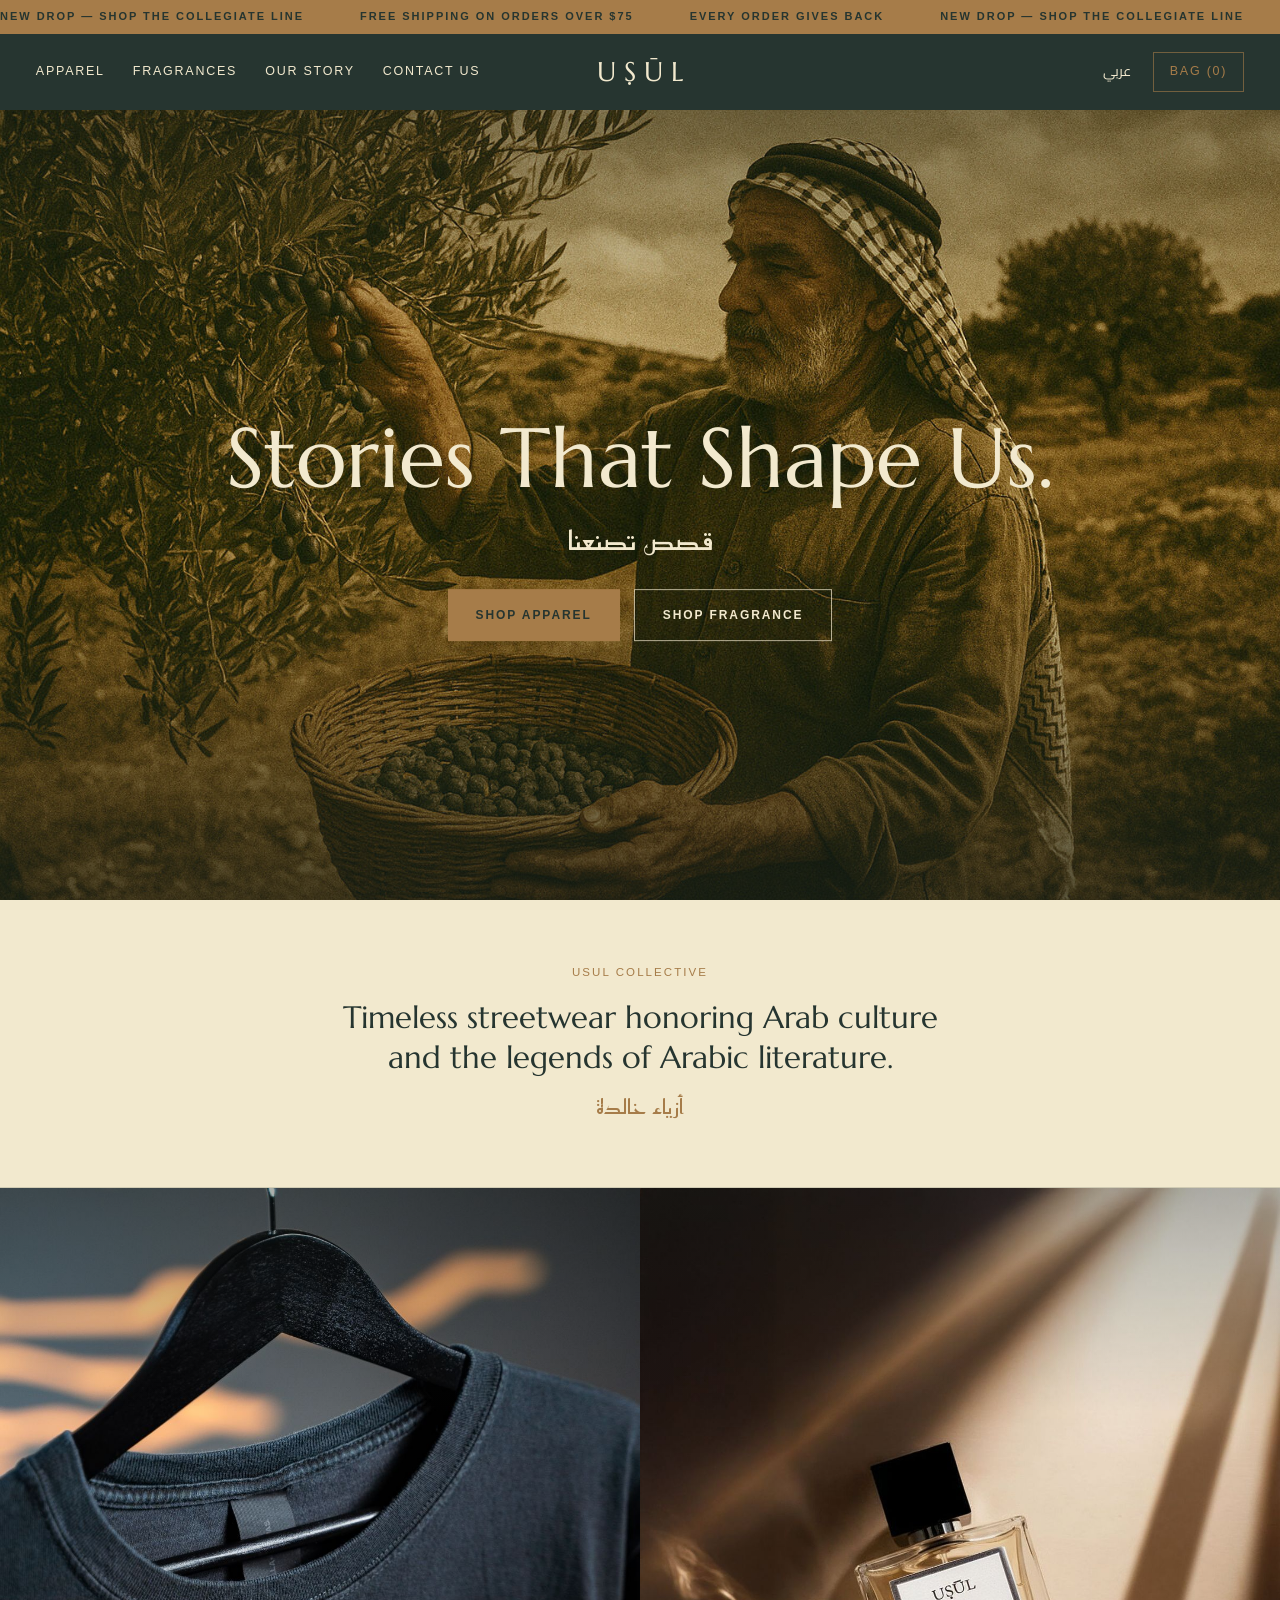
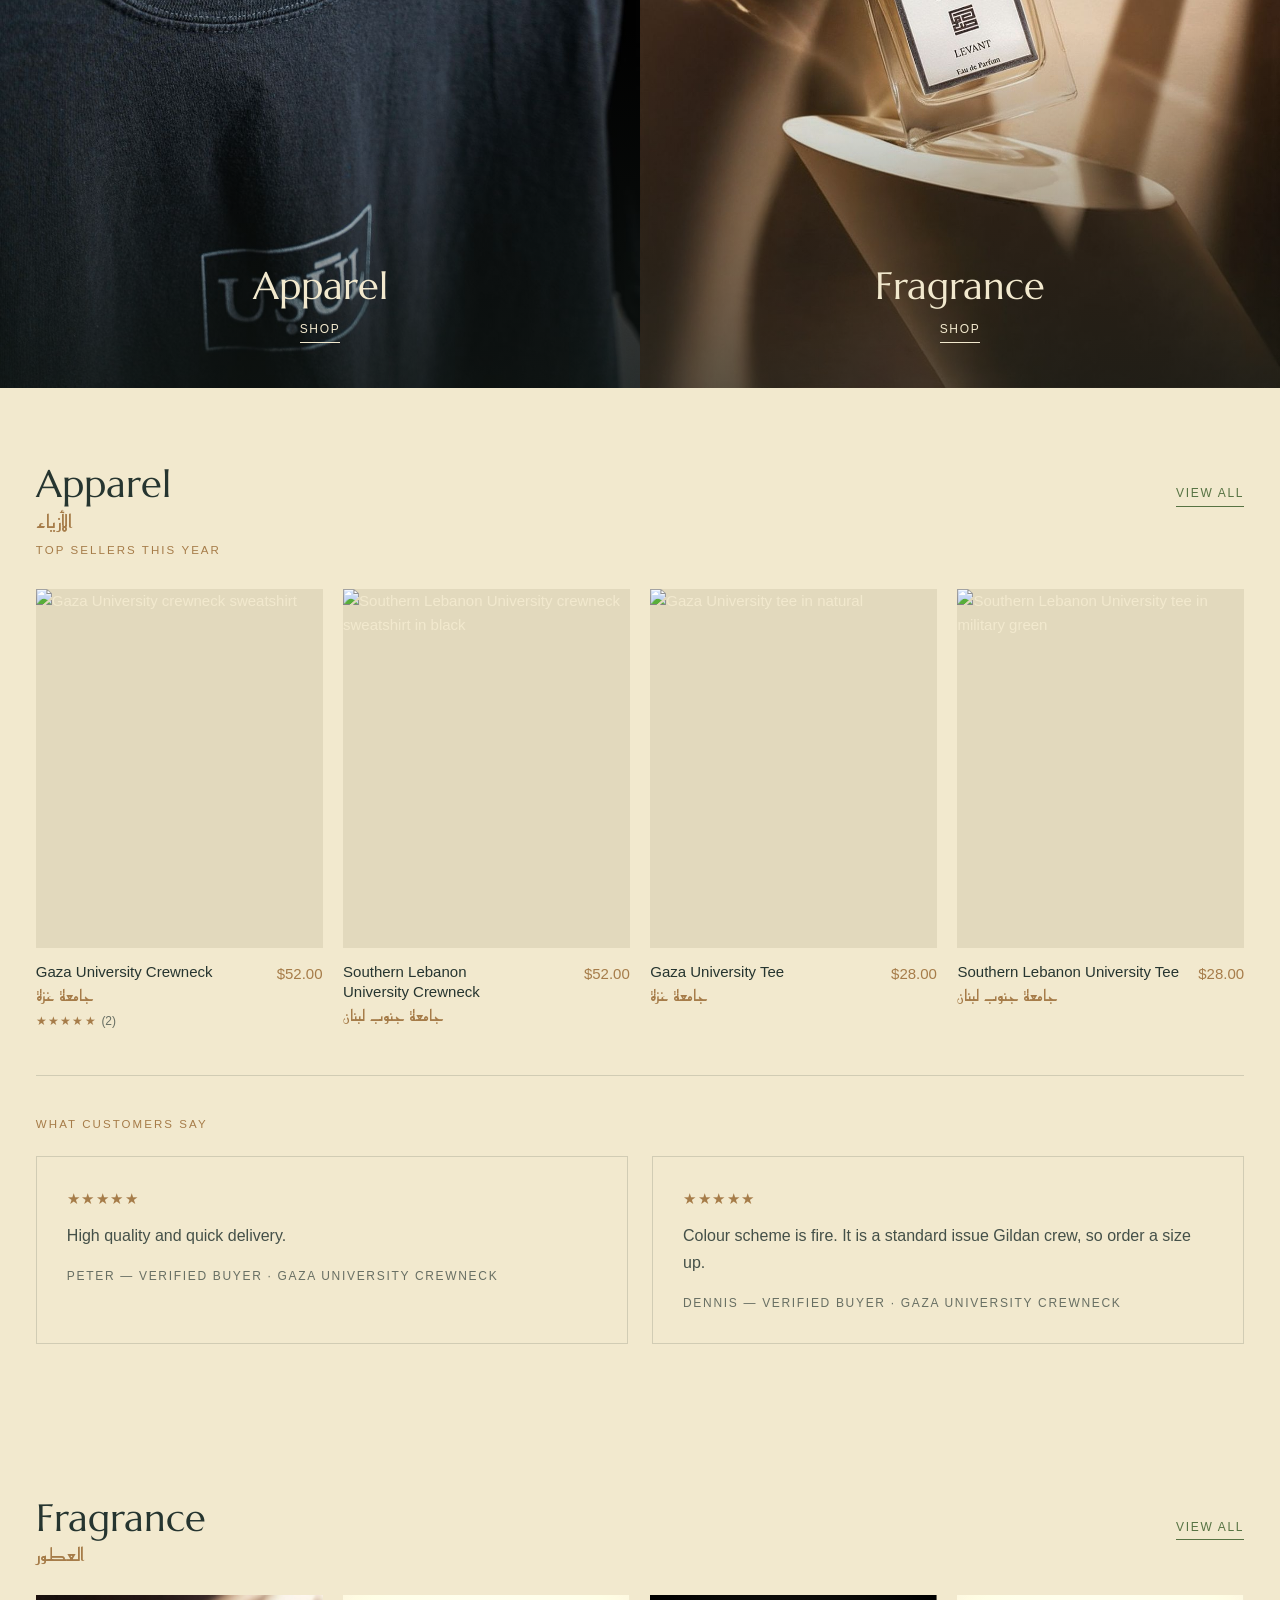
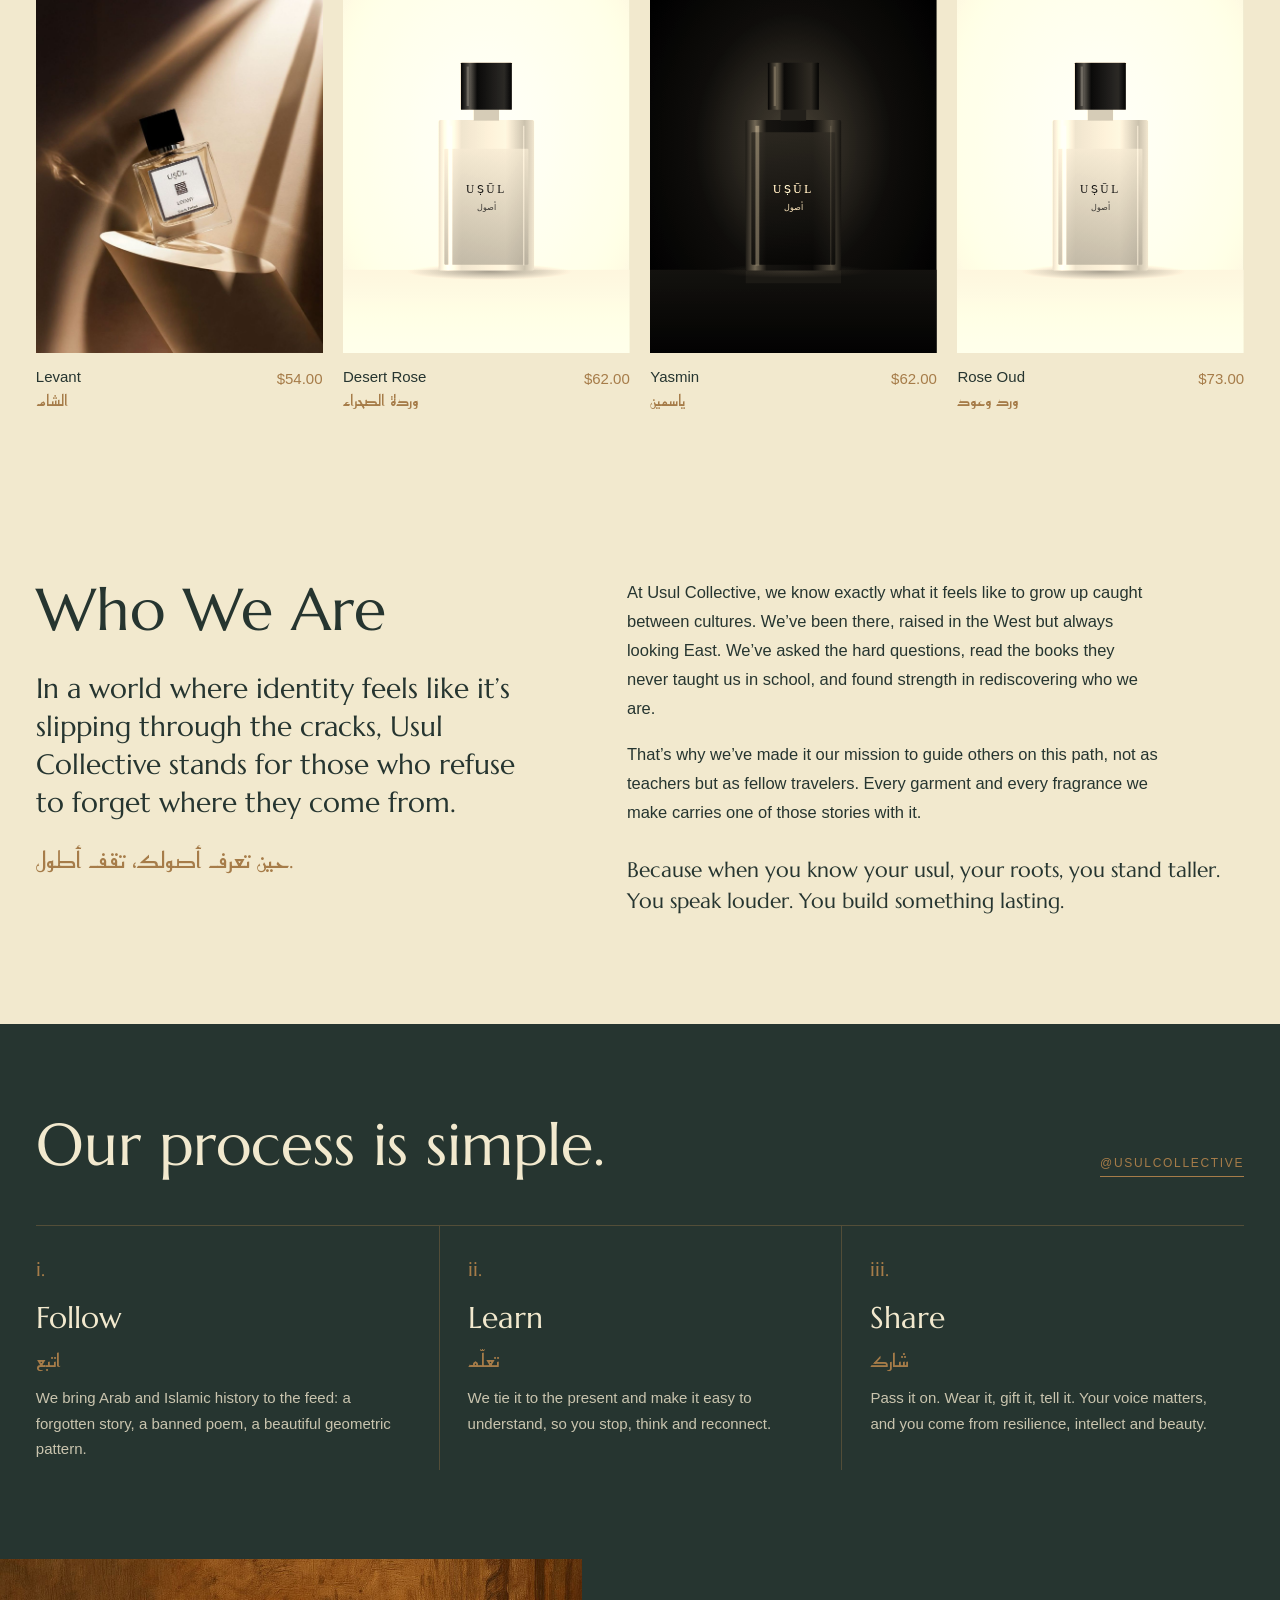
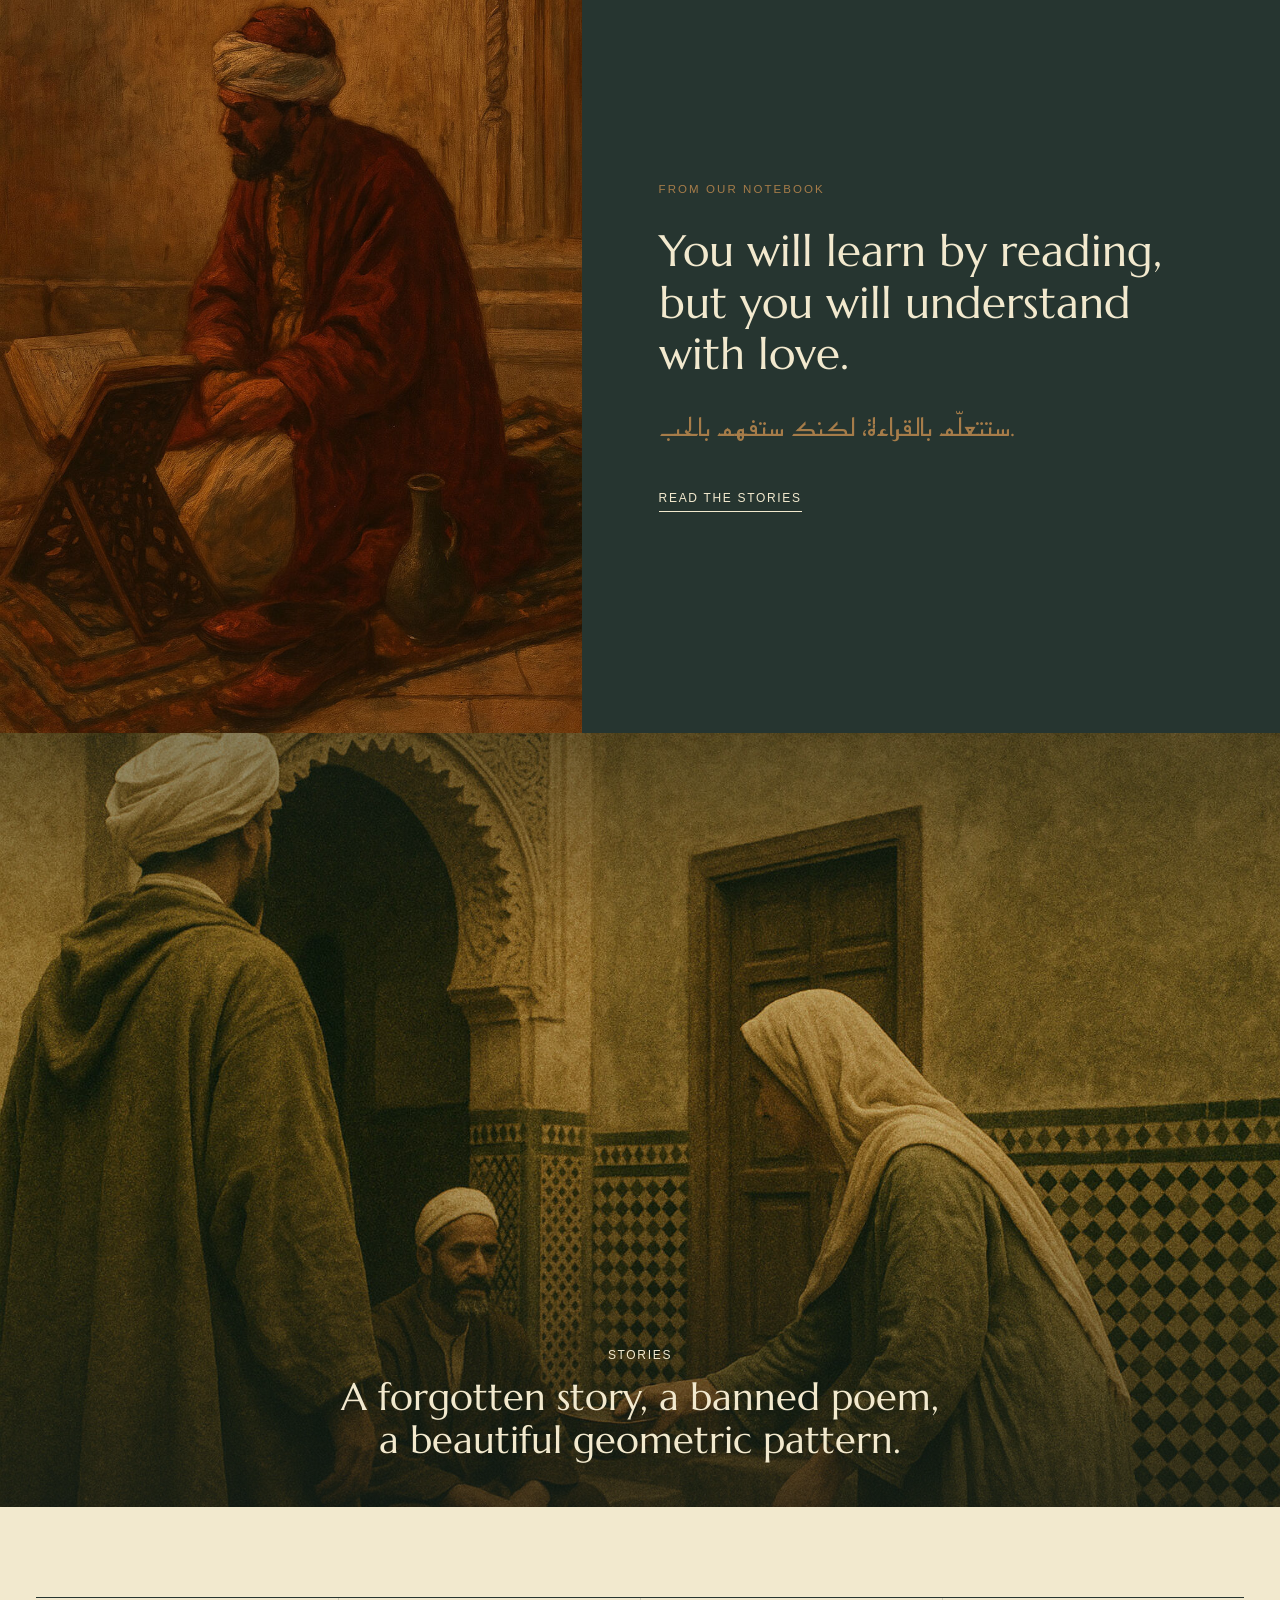
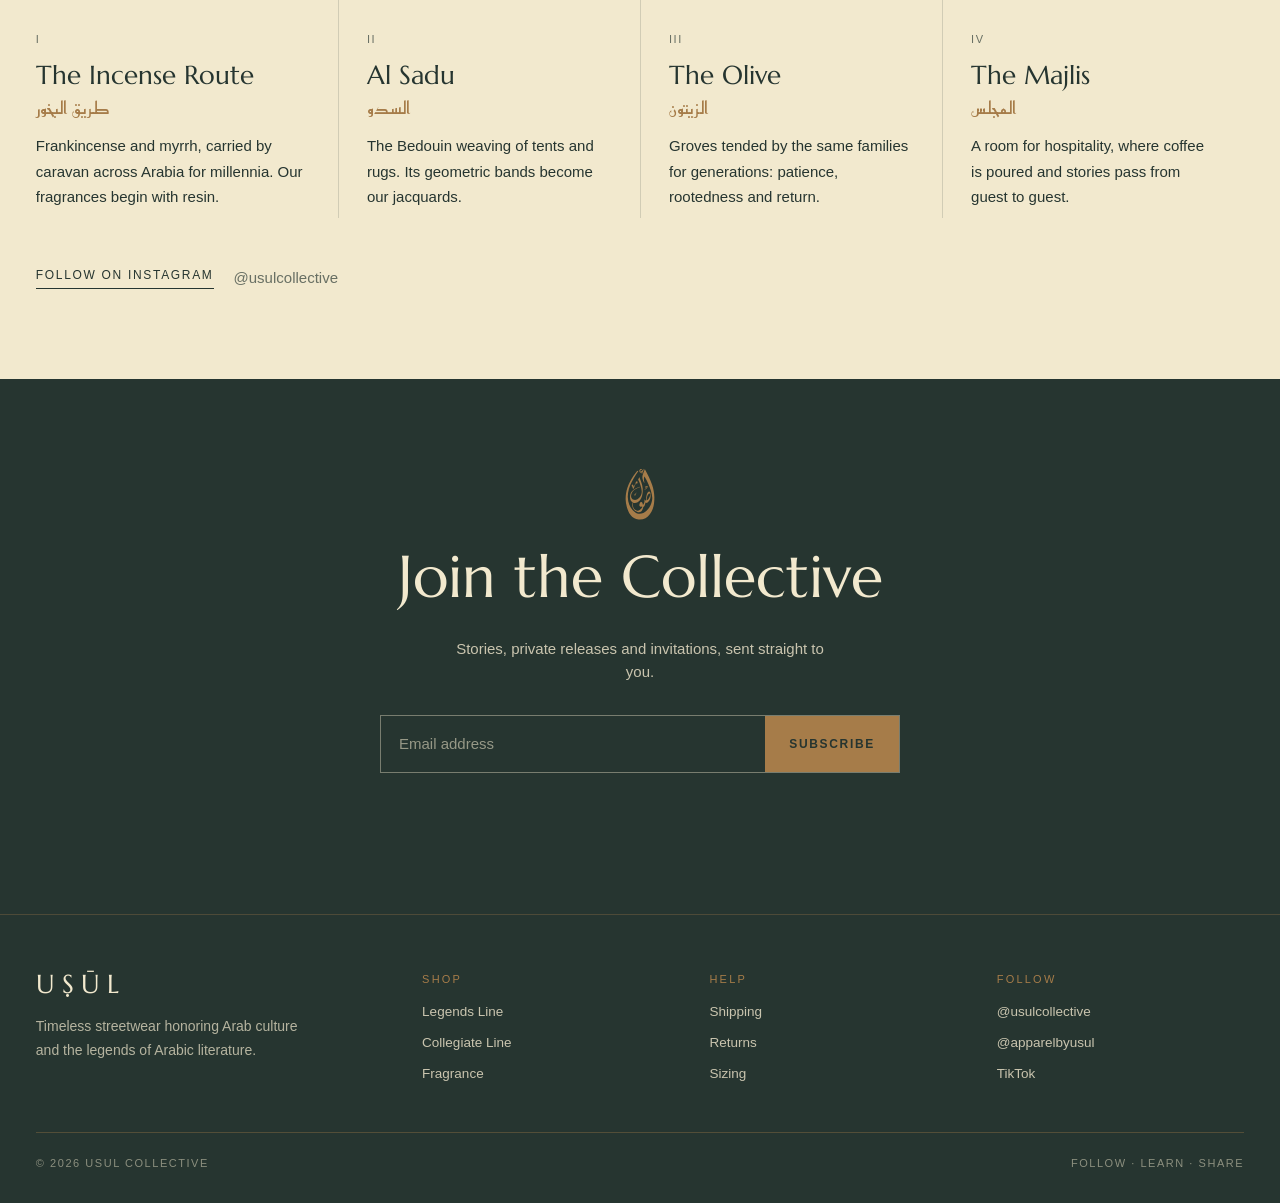
==== index.html @ a12f862f "Add Google Analytics (GA4) tag to every page Co-Authored-By: Claude Opus 5.5 <noreply@anthropic.com>" ====
<!doctype html>
<html lang="en" dir="ltr">
<head>
  <!-- Google tag (GA4) -->
  <script async src="https://www.googletagmanager.com/gtag/js?id=G-KXFBX73GJ1"></script>
  <script>window.dataLayer = window.dataLayer || []; function gtag(){dataLayer.push(arguments);} gtag("js", new Date()); gtag("config", "G-KXFBX73GJ1");</script>
  <meta charset="utf-8">
  <meta name="viewport" content="width=device-width, initial-scale=1">
  <title data-ar="مجموعة أصول — ملابس وعطور من روح التراث العربي">Usul Collective — Arab heritage streetwear and fragrance</title>
  <meta name="description" content="UṢŪL tees, crewnecks and hoodies honor Arab culture and the poets of Arabic literature, alongside four perfumes from Levant to Rose Oud. Free shipping over $75." data-ar-content="تيشيرتات وكنزات وهوديز من «أصول» تكرّم الثقافة العربية وشعراء الأدب العربي، وأربعة عطور من الشام إلى ورد وعود. شحن مجاني للطلبات فوق ٧٥ دولارًا.">
  <!-- Search: this page in English is /, in Arabic /?lang=ar (same file; js/main.js switches the language).
       The canonical link is written here, not as a plain tag, so each language version names itself. -->
  <script>(function (d) { var ar = /[?&]lang=ar(&|$)/.test(location.search), c = d.createElement('link'); c.rel = 'canonical'; c.setAttribute('data-self', ''); c.href = 'https://shop.usulapparel.com/' + (ar ? '?lang=ar' : ''); d.head.appendChild(c); if (ar) { d.documentElement.lang = 'ar'; d.documentElement.dir = 'rtl'; } })(document);</script>
  <link rel="alternate" hreflang="en" href="https://shop.usulapparel.com/">
  <link rel="alternate" hreflang="ar" href="https://shop.usulapparel.com/?lang=ar">
  <link rel="alternate" hreflang="x-default" href="https://shop.usulapparel.com/">
  <meta property="og:site_name" content="Usul Collective">
  <meta property="og:locale" content="en_US">
  <meta property="og:locale:alternate" content="ar_AR">
  <meta property="og:type" content="website">
  <meta property="og:title" content="Usul Collective — Arab heritage streetwear and fragrance">
  <meta property="og:description" content="UṢŪL tees, crewnecks and hoodies honor Arab culture and the poets of Arabic literature, alongside four perfumes from Levant to Rose Oud. Free shipping over $75.">
  <meta property="og:url" content="https://shop.usulapparel.com/">
  <meta property="og:image" content="https://shop.usulapparel.com/assets/img/olive-harvest.jpg">
  <meta name="twitter:card" content="summary_large_image">
  <script type="application/ld+json">
  {
    "@context": "https://schema.org",
    "@graph": [
      {
        "@type": "Organization",
        "@id": "https://shop.usulapparel.com/#org",
        "name": "Usul Collective",
        "alternateName": ["UṢŪL", "Usul Apparel", "مجموعة أصول"],
        "url": "https://shop.usulapparel.com/",
        "sameAs": ["https://usulapparel.com", "https://www.instagram.com/usulcollective/", "https://www.instagram.com/apparelbyusul/", "https://www.tiktok.com/@usul.collective"]
      },
      {
        "@type": "WebSite",
        "name": "Usul Collective",
        "url": "https://shop.usulapparel.com/",
        "inLanguage": ["en", "ar"],
        "publisher": { "@id": "https://shop.usulapparel.com/#org" }
      }
    ]
  }
  </script>
  <meta name="theme-color" content="#263530">
  <link rel="icon" href="assets/favicon.svg" type="image/svg+xml">
  <link rel="stylesheet" href="css/fonts.css">
  <link rel="stylesheet" href="css/styles.css">
</head>
<body>
<!-- Monochrome art-directed scenes. Stand-ins for photography; see README. -->
<svg width="0" height="0" style="position:absolute" aria-hidden="true" focusable="false">
  <defs>
    <!-- Usul teardrop logo (from the Brand Guide) -->
    <symbol id="logo" viewBox="0 0 202 356"><path d="M 4.34 211.5 C 4.27 209.15 4.28 206.63 4.34 204.29 C 4.63 192.87 5.38 181.27 7.21 169.95 C 16.33 113.47 46.16 63.65 81.77 20.11 C 83.63 18.35 88.66 15.57 88.9 20.02 C 88.98 21.4 88.52 22.59 87.87 23.76 C 48.61 81.62 8.43 148.02 21.62 221.38 C 26.95 251 43.3 280.16 67.64 298.11 C 72.41 301.63 76.24 303.59 82 305.2 C 124.63 317.1 160.52 280.27 174.81 243.91 C 179.79 231.24 184.3 213.43 183.64 199.8 C 182.17 169.63 170.75 137.66 158.71 110.23 C 151.18 93.09 142.17 74.17 132.52 58.17 C 132.12 57.5 131.74 56.75 131.17 56.21 C 130.46 56.15 129.5 59.41 129.28 60.09 C 126.52 68.64 126.12 79.55 128.71 88.19 C 129.43 90.6 131.66 94.73 131.61 97.08 C 131.59 98.54 130.58 98.65 129.51 97.94 C 127.66 96.71 123.13 87.1 122.09 84.62 C 117.17 72.95 115.87 63.23 118.3 50.69 C 121.13 36.17 127.58 22.75 132.4 8.86 C 132.77 7.87 133.49 8.04 134.04 8.8 C 151.69 42.32 169.98 76.1 182.41 112.02 C 191.79 139.11 196.82 167.93 197.7 196.64 C 198.09 209.38 197.12 221.77 195.77 234.45 C 189.96 288.97 154.81 352.35 91.8 346.76 C 43.79 342.5 22.38 300.98 11.42 259.2 C 7.52 244.3 4.8 226.85 4.34 211.5"/><path d="M 123.7 4.82 C 124.44 5.56 123.85 6.52 123.89 7.34 C 123.97 9.38 124.86 11.6 124.93 13.53 C 125.06 16.93 119.86 24.84 118.27 28.32 C 116.77 31.64 116.16 34.34 115.98 37.99 C 115.96 38.43 116.19 38.75 116.1 39.33 C 115.88 40.79 114.26 40.59 113.95 39.29 L 111.73 30.51 C 108.73 31.05 104.88 32.12 102.02 30.46 C 99 28.71 96.44 21.45 96.28 18.09 C 96.08 13.89 98.93 10.12 102.23 7.87 C 104.62 6.24 109.17 4.21 111.36 7.04 C 112.28 8.23 113.51 11.91 113.64 13.4 C 113.68 13.76 113.59 13.98 113.5 14.32 C 113.27 14.48 111.2 13.02 110.59 12.92 C 107.3 12.39 100.75 17.16 100.49 20.55 C 100.3 22.91 101.55 23.65 103.74 23.82 C 115.43 24.74 118.71 13.05 123.35 4.82 Z M 123.7 4.82"/><path d="M 146.38 217.3 C 151.71 215.94 155.79 211.52 158.82 207.15 C 163.69 200.14 169.5 186.71 169.59 178.15 C 169.63 173.35 165.58 170.48 161.08 172.47 C 152.87 176.09 149.38 189.88 148.01 197.92 C 146.93 204.28 146.31 210.85 146.38 217.3 M 136.24 217.41 C 137.09 218.25 138.4 218.98 139.61 219.06 C 140.41 219.11 141.91 218.99 142.12 218.05 C 142.26 215.55 142.07 213.03 142.15 210.52 C 142.59 196.94 144.95 171.3 155.25 161.54 C 159.74 157.28 165.53 156.03 169.12 162.08 C 170.56 164.5 170.91 167.69 171.31 170.45 C 173.37 184.8 173.4 198.68 167.5 212.14 C 163.73 220.76 152.54 238.45 141.11 233.74 C 139.85 233.23 138.81 232.29 137.59 231.72 C 136.84 238.59 135.09 245.07 132.34 251.37 C 131.55 253.19 129.84 257.36 128.22 258.32 C 126.58 259.29 125.1 258.73 123.95 260.91 C 118.89 279.18 111.59 302.61 87.45 296.93 C 74.23 293.82 62.97 285.96 55.77 274.45 C 47.67 261.5 48.18 246.37 51.94 232.01 C 49.96 230.52 47.84 229.27 46 227.59 C 35.09 217.64 32.46 199.6 34.43 185.58 C 38.71 155.16 64.49 137.63 91.75 128.95 C 93.36 128.44 100.04 126.24 101.2 126.43 C 102.48 126.64 102.62 127.51 101.64 128.29 C 101.14 128.69 100.42 128.88 99.84 129.13 C 96.3 130.66 92.48 131.84 88.89 133.31 C 71.18 140.59 53.25 151.08 44.97 169.22 C 37.79 184.95 39.41 208.69 59.08 213.57 C 60.54 211.75 62.47 210.15 61.89 213.97 C 62.01 214.12 63.34 214.3 63.66 214.32 C 90.05 216.2 113.63 183.3 112.98 158.98 C 112.63 145.87 109.17 130.98 105.29 118.49 C 100.92 104.43 95.43 90.66 88.44 77.73 C 90.4 72.03 93.87 67.03 96.1 61.46 C 96.39 61.25 96.89 62.17 97.01 62.39 C 98.37 64.96 99.62 68.7 100.75 71.49 C 112.58 100.49 122.49 127.84 119.3 159.87 C 117.28 180.17 114 200.24 100.84 216.5 C 91.08 228.56 75.54 237.66 59.5 234.49 C 58.38 234.27 56.72 233.57 55.73 233.49 C 55.49 233.48 55.21 233.41 55.05 233.65 C 54.61 236.22 53.94 238.75 53.59 241.34 C 50.97 260.49 58.34 278.04 77.07 284.98 C 86.18 288.35 93.38 286.27 100.75 280.45 C 105.1 277.01 114.05 269.71 115.49 264.41 C 115.95 262.71 115.73 261.07 114.73 259.6 C 110.18 259.61 105.39 260.31 101.25 257.96 C 97.82 256.02 95.99 252.74 96.5 248.74 C 96.83 246.11 100.16 234.72 101.41 232.55 C 103.99 228.07 109.54 226.91 113.74 230 C 118.7 233.65 118.8 240.93 120.61 246.34 C 120.84 246.96 121.92 247.56 122.53 247.36 C 123.07 247.18 126.77 239.61 127.25 238.53 C 130.65 230.78 131.85 225.04 131.43 216.51 C 131.38 215.45 130.45 210.98 132.22 210.98 C 133.41 210.98 134.3 214.61 134.92 215.66 C 135.22 216.18 135.82 217.01 136.24 217.41"/><path d="M 78.17 107.01 L 75.71 100.29 C 75.16 99.71 74.73 99.7 74.22 100.34 C 73.64 101.06 72.55 103.58 72.11 104.55 C 67.76 114.3 64.55 125.1 60.04 134.69 C 59.37 136.12 56.82 140.48 55.32 140.88 C 54.38 141.13 53.96 140.57 53.6 139.78 C 51.44 135.06 51.72 129.56 48.43 124.9 C 46.21 121.76 43.57 121.86 45.17 117.35 C 45.87 115.37 48.46 110.09 50.96 110.39 C 53.45 110.68 55.39 115.2 56.28 117.22 C 57.05 118.98 57.87 122.05 58.76 123.53 C 59.62 124.97 60.39 123.41 60.8 122.61 C 64.43 115.5 67.21 107.21 70.58 99.86 C 72.28 96.14 74.8 90.48 78.61 88.54 C 81.29 87.16 82.17 88.57 83.18 90.84 C 84.49 93.82 84.98 97.13 84.24 100.34 C 83.52 103.51 80.75 105.36 78.17 107.01"/><path d="M 130.2 146.24 L 131.61 144.74 C 136.22 140.19 143.41 136.18 147.34 131.11 C 147.89 130.41 148.4 129.4 147.18 129.21 L 136.24 131.27 C 135.74 131.31 134.71 131.25 134.45 130.82 C 133.54 127.03 138.21 123.68 141.36 122.66 C 143.77 121.88 145.04 122.24 147.35 122.15 C 148.65 122.09 152.49 121.46 153.4 122.23 C 154.71 123.35 152.43 127.42 151.74 128.65 C 147.66 135.97 140.98 141.88 133.31 145.21 C 132.35 145.63 131.23 146.14 130.2 146.24"/><path d="M 78.34 166.29 C 79.32 167.23 72.27 173.07 71.57 173.85 C 70.87 174.64 68.98 177.13 69.58 178.14 C 70.16 179.14 73.86 179.77 75 180.19 C 73.22 182.82 68.24 185.44 65.07 185.3 C 59.76 185.05 64.03 178.68 65.7 176.59 C 69.22 173.77 72.46 169.69 75.98 167 C 76.77 166.39 77.29 166.15 78.34 166.29"/></symbol>
    <!-- Shared gradients -->
    <linearGradient id="g-night" x1="0" y1="0" x2="0" y2="1">
      <stop offset="0" stop-color="#000"/><stop offset=".55" stop-color="#060606"/><stop offset=".8" stop-color="#2c2c2c"/><stop offset="1" stop-color="#3a3a3a"/>
    </linearGradient>
    <radialGradient id="g-moonglow"><stop offset="0" stop-color="#fff" stop-opacity=".22"/><stop offset="1" stop-color="#fff" stop-opacity="0"/></radialGradient>
    <linearGradient id="g-dune-far" x1="0" y1="0" x2="0" y2="1"><stop offset="0" stop-color="#5a5a5a"/><stop offset="1" stop-color="#151515"/></linearGradient>
    <linearGradient id="g-dune-mid" x1="0" y1="0" x2="1" y2="1"><stop offset="0" stop-color="#8a8a8a"/><stop offset=".35" stop-color="#2a2a2a"/><stop offset="1" stop-color="#070707"/></linearGradient>
    <linearGradient id="g-dune-near" x1="0" y1="0" x2="0" y2="1"><stop offset="0" stop-color="#1c1c1c"/><stop offset="1" stop-color="#000"/></linearGradient>

    <radialGradient id="g-spot-dark" cx=".5" cy=".42" r=".62"><stop offset="0" stop-color="#3c3c3c"/><stop offset=".55" stop-color="#0c0c0c"/><stop offset="1" stop-color="#000"/></radialGradient>
    <radialGradient id="g-spot-light" cx=".5" cy=".4" r=".7"><stop offset="0" stop-color="#ffffff"/><stop offset=".7" stop-color="#efefeb"/><stop offset="1" stop-color="#e2e2dd"/></radialGradient>
    <linearGradient id="g-glass-dark" x1="0" y1="0" x2="1" y2="0">
      <stop offset="0" stop-color="#181818"/><stop offset=".1" stop-color="#5c5c5c"/><stop offset=".22" stop-color="#121212"/><stop offset=".7" stop-color="#0a0a0a"/><stop offset=".9" stop-color="#404040"/><stop offset="1" stop-color="#121212"/>
    </linearGradient>
    <linearGradient id="g-glass-clear" x1="0" y1="0" x2="1" y2="0">
      <stop offset="0" stop-color="#cfcfca"/><stop offset=".1" stop-color="#ffffff"/><stop offset=".24" stop-color="#d4d4cf"/><stop offset=".7" stop-color="#e6e6e1"/><stop offset=".9" stop-color="#b4b4af"/><stop offset="1" stop-color="#d6d6d1"/>
    </linearGradient>
    <linearGradient id="g-liquid-dark" x1="0" y1="0" x2="0" y2="1"><stop offset="0" stop-color="#262626"/><stop offset="1" stop-color="#050505"/></linearGradient>
    <linearGradient id="g-liquid-clear" x1="0" y1="0" x2="0" y2="1"><stop offset="0" stop-color="#d9d9d4"/><stop offset="1" stop-color="#9e9e99"/></linearGradient>
    <linearGradient id="g-cap" x1="0" y1="0" x2="1" y2="0">
      <stop offset="0" stop-color="#030303"/><stop offset=".18" stop-color="#505050"/><stop offset=".32" stop-color="#090909"/><stop offset=".85" stop-color="#262626"/><stop offset="1" stop-color="#030303"/>
    </linearGradient>
    <linearGradient id="g-floor-dark" x1="0" y1="0" x2="0" y2="1"><stop offset="0" stop-color="#101010"/><stop offset="1" stop-color="#000"/></linearGradient>
    <linearGradient id="g-floor-light" x1="0" y1="0" x2="0" y2="1"><stop offset="0" stop-color="#e4e4df"/><stop offset="1" stop-color="#f4f4f0"/></linearGradient>
    <radialGradient id="g-shadow"><stop offset="0" stop-color="#000" stop-opacity=".35"/><stop offset="1" stop-color="#000" stop-opacity="0"/></radialGradient>
    <radialGradient id="g-sheen"><stop offset="0" stop-color="#fff" stop-opacity=".09"/><stop offset="1" stop-color="#fff" stop-opacity="0"/></radialGradient>
    <radialGradient id="g-ember" cx=".5" cy="1" r=".9"><stop offset="0" stop-color="#2e2e2e"/><stop offset=".6" stop-color="#070707"/><stop offset="1" stop-color="#000"/></radialGradient>
    <linearGradient id="g-burner" x1="0" y1="0" x2="1" y2="0"><stop offset="0" stop-color="#0a0a0a"/><stop offset=".25" stop-color="#5e5e5e"/><stop offset=".45" stop-color="#1a1a1a"/><stop offset="1" stop-color="#050505"/></linearGradient>
    <filter id="f-smoke" x="-50%" y="-50%" width="200%" height="200%"><feGaussianBlur stdDeviation="7"/></filter>
    <filter id="f-soft" x="-20%" y="-20%" width="140%" height="140%"><feGaussianBlur stdDeviation="2.5"/></filter>

    <!-- Night dunes under a full moon -->
    <symbol id="s-dunes" viewBox="0 0 1600 1000" preserveAspectRatio="xMidYMid slice">
      <rect width="1600" height="1000" fill="url(#g-night)"/>
      <circle cx="930" cy="250" r="260" fill="url(#g-moonglow)"/>
      <circle cx="930" cy="250" r="44" fill="#f2f2f2"/>
      <g fill="#fff"><circle cx="180" cy="120" r="1.3" opacity=".8"/><circle cx="390" cy="210" r="1" opacity=".6"/><circle cx="610" cy="90" r="1.2" opacity=".7"/><circle cx="820" cy="170" r=".9" opacity=".5"/><circle cx="1400" cy="110" r="1.2" opacity=".7"/><circle cx="1500" cy="320" r=".9" opacity=".5"/><circle cx="90" cy="360" r=".9" opacity=".5"/><circle cx="700" cy="330" r=".8" opacity=".4"/></g>
      <path d="M0 700 C220 640 420 650 640 690 S1100 760 1600 660 V1000 H0Z" fill="url(#g-dune-far)"/>
      <path d="M0 700 C220 640 420 650 640 690 S1100 760 1600 660" fill="none" stroke="#cfcfcf" stroke-opacity=".45" stroke-width="1.2"/>
      <path d="M-40 1000 C120 860 320 780 560 770 C760 762 900 820 1040 880 C1180 940 1380 940 1640 860 V1000Z" fill="url(#g-dune-mid)"/>
      <path d="M-40 1000 C120 860 320 780 560 770 C760 762 900 820 1040 880" fill="none" stroke="#e6e6e6" stroke-opacity=".55" stroke-width="1.4"/>
      <path d="M560 770 C600 840 640 930 700 1000 H1640 V860 C1380 940 1180 940 1040 880 C900 820 760 762 560 770Z" fill="#000" opacity=".55"/>
      <path d="M0 1000 C300 930 600 940 900 975 S1400 990 1600 960 V1000Z" fill="url(#g-dune-near)"/>
    </symbol>

    <!-- Black glass flacon, spotlit on black -->
    <symbol id="s-bottle-dark" viewBox="0 0 900 1200" preserveAspectRatio="xMidYMid slice">
      <rect width="900" height="1200" fill="url(#g-spot-dark)"/>
      <rect y="900" width="900" height="300" fill="url(#g-floor-dark)"/>
      <ellipse cx="450" cy="904" rx="250" ry="22" fill="url(#g-sheen)"/>
      <rect x="300" y="430" width="300" height="472" rx="5" fill="url(#g-glass-dark)"/>
      <rect x="318" y="468" width="264" height="416" rx="3" fill="url(#g-liquid-dark)" opacity=".85"/>
      <rect x="331" y="448" width="12" height="438" fill="#fff" opacity=".28"/>
      <rect x="566" y="448" width="3" height="438" fill="#fff" opacity=".14"/>
      <rect x="410" y="396" width="80" height="36" fill="#1c1c1c"/>
      <rect x="370" y="250" width="160" height="148" rx="2" fill="url(#g-cap)"/>
      <rect x="388" y="262" width="7" height="124" fill="#fff" opacity=".18"/>
      <text x="450" y="660" text-anchor="middle" fill="#f4f4f4" font-family="Georgia, Times New Roman, serif" font-size="36" letter-spacing="8">UṢŪL</text>
      <text x="450" y="712" text-anchor="middle" fill="#cfcfcf" font-family="IBM Plex Sans Arabic, sans-serif" font-size="26">أصول</text>
      <path d="M300 902 h300 v40 h-300z" fill="#fff" opacity=".035"/>
    </symbol>

    <!-- Clear glass flacon on white -->
    <symbol id="s-bottle-light" viewBox="0 0 900 1200" preserveAspectRatio="xMidYMid slice">
      <rect width="900" height="1200" fill="url(#g-spot-light)"/>
      <rect y="900" width="900" height="300" fill="url(#g-floor-light)"/>
      <ellipse cx="460" cy="906" rx="260" ry="26" fill="url(#g-shadow)"/>
      <rect x="300" y="430" width="300" height="472" rx="5" fill="url(#g-glass-clear)"/>
      <rect x="318" y="520" width="264" height="364" rx="3" fill="url(#g-liquid-clear)" opacity=".75"/>
      <rect x="331" y="448" width="12" height="438" fill="#fff" opacity=".9"/>
      <rect x="566" y="448" width="3" height="438" fill="#fff" opacity=".6"/>
      <rect x="410" y="396" width="80" height="36" fill="#bdbdb8"/>
      <rect x="370" y="250" width="160" height="148" rx="2" fill="url(#g-cap)"/>
      <rect x="388" y="262" width="7" height="124" fill="#fff" opacity=".2"/>
      <text x="450" y="660" text-anchor="middle" fill="#111" font-family="Georgia, Times New Roman, serif" font-size="36" letter-spacing="8">UṢŪL</text>
      <text x="450" y="712" text-anchor="middle" fill="#333" font-family="IBM Plex Sans Arabic, sans-serif" font-size="26">أصول</text>
    </symbol>

    <!-- Round attar flask with dropper, on black -->
    <symbol id="s-flask-dark" viewBox="0 0 900 1200" preserveAspectRatio="xMidYMid slice">
      <rect width="900" height="1200" fill="url(#g-spot-dark)"/>
      <rect y="900" width="900" height="300" fill="url(#g-floor-dark)"/>
      <ellipse cx="450" cy="904" rx="200" ry="18" fill="url(#g-sheen)"/>
      <circle cx="450" cy="730" r="172" fill="url(#g-glass-dark)"/>
      <circle cx="450" cy="745" r="146" fill="url(#g-liquid-dark)" opacity=".85"/>
      <path d="M330 640 A150 150 0 0 1 400 575" fill="none" stroke="#fff" stroke-opacity=".35" stroke-width="9" stroke-linecap="round"/>
      <rect x="420" y="530" width="60" height="34" fill="#1c1c1c"/>
      <path d="M432 530 L440 300 Q450 270 460 300 L468 530Z" fill="url(#g-cap)"/>
      <text x="450" y="760" text-anchor="middle" fill="#ececec" font-family="IBM Plex Sans Arabic, sans-serif" font-size="40">عود</text>
    </symbol>

    <!-- Round attar flask on white -->
    <symbol id="s-flask-light" viewBox="0 0 900 1200" preserveAspectRatio="xMidYMid slice">
      <rect width="900" height="1200" fill="url(#g-spot-light)"/>
      <rect y="900" width="900" height="300" fill="url(#g-floor-light)"/>
      <ellipse cx="460" cy="906" rx="220" ry="24" fill="url(#g-shadow)"/>
      <circle cx="450" cy="730" r="172" fill="url(#g-glass-clear)"/>
      <circle cx="450" cy="760" r="140" fill="url(#g-liquid-clear)" opacity=".7"/>
      <path d="M330 640 A150 150 0 0 1 400 575" fill="none" stroke="#fff" stroke-width="9" stroke-linecap="round"/>
      <rect x="420" y="530" width="60" height="34" fill="#bdbdb8"/>
      <path d="M432 530 L440 300 Q450 270 460 300 L468 530Z" fill="url(#g-cap)"/>
      <text x="450" y="770" text-anchor="middle" fill="#1a1a1a" font-family="IBM Plex Sans Arabic, sans-serif" font-size="40">مسك</text>
    </symbol>

    <!-- Bakhoor smoke rising from a mabkhara -->
    <symbol id="s-smoke" viewBox="0 0 1600 1000" preserveAspectRatio="xMidYMid slice">
      <rect width="1600" height="1000" fill="url(#g-ember)"/>
      <g fill="none" stroke="#fff" stroke-linecap="round" filter="url(#f-smoke)">
        <path d="M800 760 C760 650 860 590 810 480 S720 300 800 180 S900 40 840 -40" stroke-width="22" stroke-opacity=".16"/>
        <path d="M800 760 C840 660 760 600 820 500 S900 340 830 230 S760 60 820 -40" stroke-width="12" stroke-opacity=".22"/>
        <path d="M800 760 C780 690 700 640 720 540 S640 380 700 280" stroke-width="16" stroke-opacity=".1"/>
        <path d="M800 760 C830 700 930 650 900 540 S980 400 940 300 S1020 160 980 60" stroke-width="10" stroke-opacity=".12"/>
      </g>
      <g fill="none" stroke="#fff" stroke-linecap="round">
        <path d="M800 760 C790 700 830 650 812 590 S770 500 800 430" stroke-width="1.6" stroke-opacity=".5"/>
        <path d="M800 760 C812 712 780 668 796 620" stroke-width="1" stroke-opacity=".6"/>
      </g>
      <path d="M730 760 h140 l-14 34 h-112z" fill="url(#g-burner)"/>
      <path d="M756 794 h88 v70 h-88z" fill="url(#g-burner)"/>
      <path d="M716 864 h168 l10 30 h-188z" fill="url(#g-burner)"/>
      <path d="M700 894 h200 v26 h-200z" fill="url(#g-burner)"/>
      <ellipse cx="800" cy="760" rx="70" ry="6" fill="#fff" opacity=".18"/>
    </symbol>



  </defs>
</svg>


<div class="announce" role="region" aria-label="Announcements">
  <div class="announce__track">
    <div class="announce__group"><span data-ar="إصدار جديد — تسوّق خط الجامعات">New drop — shop the Collegiate Line</span><span data-ar="شحن مجاني للطلبات فوق ٧٥ دولارًا">Free shipping on orders over $75</span><span data-ar="كل طلب يُسهم في العطاء">Every order gives back</span></div>
    <div class="announce__group" aria-hidden="true"><span data-ar="إصدار جديد — تسوّق خط الجامعات">New drop — shop the Collegiate Line</span><span data-ar="شحن مجاني للطلبات فوق ٧٥ دولارًا">Free shipping on orders over $75</span><span data-ar="كل طلب يُسهم في العطاء">Every order gives back</span></div>
  </div>
</div>

<header class="header" id="top">
  <div class="header__row">
    <nav class="nav caps" aria-label="Primary">
      <a href="index.html#apparel" data-ar="الأزياء">Apparel</a>
      <a href="fragrances-scroll.html" data-ar="العطور">Fragrances</a>
      <a href="index.html#who" data-ar="قصتنا">Our story</a>
      <a href="#contact" data-ar="تواصل معنا">Contact us</a>
    </nav>
    <button class="menu-toggle" aria-label="Menu" aria-expanded="false" aria-controls="mobile-nav"></button>
    <a class="brand" href="index.html" aria-label="UṢŪL home"><span class="wordmark">U<span class="dot">S</span>ŪL</span></a>
    <div class="utility caps">
      <button class="lang-toggle" type="button" aria-label="Switch to Arabic">عربي</button>
      <a class="bag-btn" href="https://usulapparel.com/cart"><span data-ar="الحقيبة">Bag</span> (<span class="bag-count">0</span>)</a>
    </div>
  </div>
  <nav class="mobile-nav caps" id="mobile-nav" aria-label="Mobile">
    <a href="index.html#apparel"><span>Apparel</span><span class="ar">الأزياء</span></a>
    <a href="fragrances-scroll.html"><span>Fragrances</span><span class="ar">العطور</span></a>
    <a href="index.html#who"><span>Our story</span><span class="ar">قصتنا</span></a>
    <a href="#contact"><span>Contact us</span><span class="ar">تواصل معنا</span></a>
  </nav>
</header>

<main>
  <section class="hero plate plate--shade">
    <img src="assets/img/olive-harvest.jpg" alt="A man in a keffiyeh harvesting olives into a woven basket" fetchpriority="high">
    <div class="caption">
      <h1 data-ar="قصص تصنعنا.">Stories That Shape Us.</h1>
      <span class="hero__ar" lang="ar">قصص تصنعنا</span>
      <div class="hero__ctas">
        <a class="btn btn--clay" href="#apparel" data-ar="تسوّق الأزياء">Shop apparel</a>
        <a class="btn btn--ghost" href="#fragrance" data-ar="تسوّق العطور">Shop fragrance</a>
      </div>
    </div>
  </section>

  <section class="intro" aria-label="About Usul Collective">
    <p class="eyebrow" data-ar="مجموعة أصول">Usul Collective</p>
    <p class="intro__line" data-ar="أزياء خالدة تكرّم الثقافة العربية وأعلام الأدب العربي.">Timeless streetwear honoring Arab culture and the legends of Arabic literature.</p>
    <span class="intro__ar" lang="ar">أزياء خالدة</span>
  </section>

  <section class="houses" aria-label="Apparel and fragrance">
    <a href="#apparel" class="plate plate--shade">
      <img class="img-zoom" src="assets/img/sumud-tee.jpg" alt="The Ṣumūd tee on a hanger" loading="lazy">
      <div class="caption"><h2 data-ar="الأزياء">Apparel</h2><span class="link" data-ar="تسوّق">Shop</span></div>
    </a>
    <a href="#fragrance" class="plate plate--shade">
      <img class="img-zoom" src="assets/img/levant.jpg" alt="Levant eau de parfum bottle in warm light" loading="lazy">
      <div class="caption"><h2 data-ar="العطور">Fragrance</h2><span class="link" data-ar="تسوّق">Shop</span></div>
    </a>
  </section>

  <section id="apparel">
    <div class="section-head">
      <div>
        <h2 data-ar="الأزياء">Apparel <span class="ar">الأزياء</span></h2>
        <p class="eyebrow section-head__note" data-ar="الأكثر مبيعاً هذا العام">Top sellers this year</p>
      </div>
      <a class="link" href="shop.html" data-ar="عرض الكل">View all</a>
    </div>
    <!-- The four best-selling apparel pieces by units sold on the Online Store channel over the last 12 months
         (Shopify analytics, Oct 2026). POS-only listings are left out because they have no online product page.
         Photos are served from the store's own CDN. -->
    <div class="products products--tight">
      <a class="tile" href="https://usulapparel.com/products/gaza-university-unisex-sweatshirt">
        <div class="plate"><img class="img-zoom" src="https://cdn.shopify.com/s/files/1/0865/3606/1227/files/DSC07049-Edit_2fb66c9a-8cee-4d09-b06b-46e2979803b7.jpg?v=1781543811" alt="Gaza University crewneck sweatshirt" loading="lazy"></div>
        <div class="tile__meta"><div><h3 class="tile__name">Gaza University Crewneck <span class="ar">جامعة غزة</span></h3><span class="tile__rating" aria-label="Rated 5 out of 5 by 2 customers"><span aria-hidden="true">★★★★★</span> <span class="tile__rating-count" aria-hidden="true">(2)</span></span></div><span class="tile__price">$52.00</span></div>
      </a>
      <a class="tile" href="https://usulapparel.com/products/unisex-sweatshirt-4">
        <div class="plate"><img class="img-zoom" src="https://cdn.shopify.com/s/files/1/0865/3606/1227/files/unisex-crew-neck-sweatshirt-black-front-67932ce53c043.jpg?v=1782928269" alt="Southern Lebanon University crewneck sweatshirt in black" loading="lazy"></div>
        <div class="tile__meta"><div><h3 class="tile__name">Southern Lebanon University Crewneck <span class="ar">جامعة جنوب لبنان</span></h3></div><span class="tile__price">$52.00</span></div>
      </a>
      <a class="tile" href="https://usulapparel.com/products/short-sleeve-unisex-t-shirt">
        <div class="plate"><img class="img-zoom" src="https://cdn.shopify.com/s/files/1/0865/3606/1227/files/unisex-basic-softstyle-t-shirt-natural-front-67f84426b450b.jpg?v=1782928269" alt="Gaza University tee in natural" loading="lazy"></div>
        <div class="tile__meta"><div><h3 class="tile__name">Gaza University Tee <span class="ar">جامعة غزة</span></h3></div><span class="tile__price">$28.00</span></div>
      </a>
      <a class="tile" href="https://usulapparel.com/products/short-sleeve-unisex-t-shirt-1">
        <div class="plate"><img class="img-zoom" src="https://cdn.shopify.com/s/files/1/0865/3606/1227/files/unisex-basic-softstyle-t-shirt-military-green-front-67f8428801100.jpg?v=1782928269" alt="Southern Lebanon University tee in military green" loading="lazy"></div>
        <div class="tile__meta"><div><h3 class="tile__name">Southern Lebanon University Tee <span class="ar">جامعة جنوب لبنان</span></h3></div><span class="tile__price">$28.00</span></div>
      </a>
    </div>
    <!-- Real customer reviews, copied from Judge.me on the Shopify store (October 2026). -->
    <div class="testimonials">
      <p class="eyebrow" data-ar="ماذا يقول عملاؤنا">What customers say</p>
      <div class="reviews reviews--2">
        <figure class="review review--cream"><div class="stars" aria-label="5 out of 5">★★★★★</div><blockquote lang="en" dir="ltr">High quality and quick delivery.</blockquote><figcaption><span data-ar="بيتر — مشترٍ موثّق">Peter — verified buyer</span> · <a href="https://usulapparel.com/products/gaza-university-unisex-sweatshirt" data-ar="كنزة جامعة غزة">Gaza University Crewneck</a></figcaption></figure>
        <figure class="review review--cream"><div class="stars" aria-label="5 out of 5">★★★★★</div><blockquote lang="en" dir="ltr">Colour scheme is fire. It is a standard issue Gildan crew, so order a size up.</blockquote><figcaption><span data-ar="دينيس — مشترٍ موثّق">Dennis — verified buyer</span> · <a href="https://usulapparel.com/products/gaza-university-unisex-sweatshirt" data-ar="كنزة جامعة غزة">Gaza University Crewneck</a></figcaption></figure>
      </div>
    </div>
  </section>

  <section id="fragrance">
    <div class="section-head">
      <h2 data-ar="العطور">Fragrance <span class="ar">العطور</span></h2>
      <a class="link" href="fragrances-scroll.html" data-ar="عرض الكل">View all</a>
    </div>
    <div class="products">
      <a class="tile" href="fragrances-scroll.html#levant">
        <div class="plate"><img class="img-zoom" src="assets/img/levant.jpg" alt="Levant eau de parfum bottle" loading="lazy"></div>
        <div class="tile__meta"><div><h3 class="tile__name">Levant <span class="ar">الشام</span></h3></div><span class="tile__price">$54.00</span></div>
      </a>
      <a class="tile" href="fragrances-scroll.html#desert-rose">
        <div class="plate plate--light"><svg class="art" aria-hidden="true"><use href="#s-bottle-light" width="100%" height="100%"/></svg></div>
        <div class="tile__meta"><div><h3 class="tile__name">Desert Rose <span class="ar">وردة الصحراء</span></h3></div><span class="tile__price">$62.00</span></div>
      </a>
      <a class="tile" href="fragrances-scroll.html#yasmin">
        <div class="plate"><svg class="art" aria-hidden="true"><use href="#s-bottle-dark" width="100%" height="100%"/></svg></div>
        <div class="tile__meta"><div><h3 class="tile__name">Yasmin <span class="ar">ياسمين</span></h3></div><span class="tile__price">$62.00</span></div>
      </a>
      <a class="tile" href="fragrances-scroll.html#rose-oud">
        <div class="plate plate--light"><svg class="art" aria-hidden="true"><use href="#s-bottle-light" width="100%" height="100%"/></svg></div>
        <div class="tile__meta"><div><h3 class="tile__name">Rose Oud <span class="ar">ورد وعود</span></h3></div><span class="tile__price">$73.00</span></div>
      </a>
    </div>
  </section>

  <section class="panel panel--cream" id="who">
    <div class="who">
      <div class="reveal">
        <h2 data-ar="من نحن">Who We Are</h2>
        <p class="who__lead" data-ar="في عالم تتسرّب فيه الهوية من بين الشقوق، تقف «أصول» مع من يرفضون أن ينسوا من أين جاؤوا.">In a world where identity feels like it’s slipping through the cracks, Usul Collective stands for those who refuse to forget where they come from.</p>
        <p class="who__ar">حين تعرف أصولك، تقف أطول.</p>
      </div>
      <div class="who__body reveal">
        <p data-ar="نشأنا في الغرب، لكن أعيننا كانت دائماً نحو الشرق. طرحنا الأسئلة الصعبة، وقرأنا الكتب التي لم تُدرَّس لنا، ووجدنا القوة في إعادة اكتشاف أنفسنا.">At Usul Collective, we know exactly what it feels like to grow up caught between cultures. We’ve been there, raised in the West but always looking East. We’ve asked the hard questions, read the books they never taught us in school, and found strength in rediscovering who we are.</p>
        <p data-ar="لهذا جعلنا مهمتنا أن نرافق الآخرين في هذا الطريق، لا كمعلّمين بل كرفاق سفر. وكل قطعة وكل عطر نصنعه يحمل قصة من هذا التاريخ.">That’s why we’ve made it our mission to guide others on this path, not as teachers but as fellow travelers. Every garment and every fragrance we make carries one of those stories with it.</p>
        <p class="closing" data-ar="لأنك حين تعرف أصولك، جذورك، تقف أطول. تتكلم بصوت أعلى. تبني شيئاً يدوم.">Because when you know your usul, your roots, you stand taller. You speak louder. You build something lasting.</p>
      </div>
    </div>
  </section>

  <section class="panel panel--pine" aria-labelledby="process-title">
    <div class="process__head reveal">
      <h2 id="process-title" data-ar="طريقتنا بسيطة.">Our process is simple.</h2>
      <a class="link" href="https://www.instagram.com/usulcollective/" rel="noopener" dir="ltr">@usulcollective</a>
    </div>
    <div class="steps">
      <div class="step reveal"><span class="step__num">i.</span><h3>Follow <span class="ar">اتبع</span></h3><p>We bring Arab and Islamic history to the feed: a forgotten story, a banned poem, a beautiful geometric pattern.</p></div>
      <div class="step reveal"><span class="step__num">ii.</span><h3>Learn <span class="ar">تعلّم</span></h3><p>We tie it to the present and make it easy to understand, so you stop, think and reconnect.</p></div>
      <div class="step reveal"><span class="step__num">iii.</span><h3>Share <span class="ar">شارك</span></h3><p>Pass it on. Wear it, gift it, tell it. Your voice matters, and you come from resilience, intellect and beauty.</p></div>
    </div>
  </section>

  <section class="quote" aria-label="Quote">
    <div class="plate"><img src="assets/img/scholar.jpg" alt="Painting of a scholar in a red robe reading from a book on a carved wooden stand" loading="lazy"></div>
    <div class="quote__text reveal">
      <span class="eyebrow" style="color:var(--clay);margin-bottom:28px" data-ar="من دفترنا">From our notebook</span>
      <blockquote data-ar="ستتعلّم بالقراءة، لكنك ستفهم بالحب.">You will learn by reading, but you will understand with love.</blockquote>
      <p class="quote__ar">ستتعلّم بالقراءة، لكنك ستفهم بالحب.</p>
      <div><a class="link" href="#stories" data-ar="اقرأ القصص">Read the stories</a></div>
    </div>
  </section>

  <section class="stories-hero plate plate--shade" id="stories">
    <img src="assets/img/courtyard.jpg" alt="Men in robes and turbans meeting in a tiled courtyard beneath a carved arch" loading="lazy">
    <div class="caption">
      <span class="caps" data-ar="القصص">Stories</span>
      <h2 data-ar="قصة منسية، أو قصيدة محظورة، أو نقش هندسي جميل.">A forgotten story, a banned poem, a beautiful geometric pattern.</h2>
    </div>
  </section>

  <section class="panel panel--cream">
    <div class="chapters">
      <div class="chapter reveal"><span class="caps micro muted">I</span><h3>The Incense Route</h3><span class="ar">طريق البخور</span><p>Frankincense and myrrh, carried by caravan across Arabia for millennia. Our fragrances begin with resin.</p></div>
      <div class="chapter reveal"><span class="caps micro muted">II</span><h3>Al Sadu</h3><span class="ar">السدو</span><p>The Bedouin weaving of tents and rugs. Its geometric bands become our jacquards.</p></div>
      <div class="chapter reveal"><span class="caps micro muted">III</span><h3>The Olive</h3><span class="ar">الزيتون</span><p>Groves tended by the same families for generations: patience, rootedness and return.</p></div>
      <div class="chapter reveal"><span class="caps micro muted">IV</span><h3>The Majlis</h3><span class="ar">المجلس</span><p>A room for hospitality, where coffee is poured and stories pass from guest to guest.</p></div>
    </div>
    <div class="follow"><a class="link" href="https://www.instagram.com/usulcollective/" rel="noopener" data-ar="تابعنا على إنستغرام">Follow on Instagram</a><span class="muted" dir="ltr">@usulcollective</span></div>
  </section>

  <section class="panel panel--pine letter">
    <div class="reveal">
      <svg class="brand__mark" aria-hidden="true"><use href="#logo"/></svg>
      <h2 data-ar="انضم إلى المجموعة">Join the Collective</h2>
      <p data-ar="قصص وإصدارات خاصة ودعوات، تصلك مباشرة.">Stories, private releases and invitations, sent straight to you.</p>
      <form class="newsletter" novalidate>
        <div class="field">
          <label class="visually-hidden" for="email">Email address</label>
          <input id="email" type="email" name="email" placeholder="Email address" autocomplete="email" required>
          <button class="caps" type="submit" data-ar="اشترك">Subscribe</button>
        </div>
        <p class="form-note" aria-live="polite"></p>
      </form>
    </div>
  </section>
</main>

<footer class="footer" id="contact">
  <div class="footer__grid">
    <div class="footer__brand">
      <a class="brand" href="index.html" aria-label="UṢŪL home"><span class="wordmark">U<span class="dot">S</span>ŪL</span></a>
      <p data-ar="أزياء خالدة تكرّم الثقافة العربية وأعلام الأدب العربي.">Timeless streetwear honoring Arab culture and the legends of Arabic literature.</p>
    </div>
    <div><h4 class="caps" data-ar="تسوّق">Shop</h4><ul><li><a href="index.html#apparel" data-ar="خط الأعلام">Legends Line</a></li><li><a href="index.html#apparel" data-ar="خط الجامعات">Collegiate Line</a></li><li><a href="fragrances-scroll.html" data-ar="العطور">Fragrance</a></li></ul></div>
    <div><h4 class="caps" data-ar="المساعدة">Help</h4><ul><li><a href="https://usulapparel.com/policies/shipping-policy" data-ar="الشحن">Shipping</a></li><li><a href="https://usulapparel.com/policies/refund-policy" data-ar="الإرجاع">Returns</a></li><li><a href="product.html#specs" data-ar="المقاسات">Sizing</a></li></ul></div>
    <div><h4 class="caps" data-ar="تابعنا">Follow</h4><ul><li><a href="https://www.instagram.com/usulcollective/" rel="noopener" dir="ltr">@usulcollective</a></li><li><a href="https://www.instagram.com/apparelbyusul/" rel="noopener" dir="ltr">@apparelbyusul</a></li><li><a href="https://www.tiktok.com/@usul.collective" rel="noopener" data-ar="تيك توك">TikTok</a></li></ul></div>
  </div>
  <div class="footer__base caps micro"><span data-ar="© ٢٠٢٦ مجموعة أصول">© 2026 Usul Collective</span><span data-ar="اتبع · تعلّم · شارك">Follow · Learn · Share</span></div>
</footer>

<div class="toast caps" role="status" aria-live="polite"></div>
<script src="js/main.js"></script>
</body>
</html>
---- css/fonts.css ----
/* Self-hosted Google Fonts (SIL Open Font License): Marcellus, Reem Kufi, Cairo.
   Marcellus comes in one weight (400). Reem Kufi and Cairo are variable fonts, so one file covers every weight.
   Cairo is the Arabic text face (the owner's pick in place of the brand guide's Snaga Arabic, an Adobe Font). */
/* latin-ext */
@font-face {
  font-family: 'Marcellus';
  font-style: normal;
  font-weight: 400;
  font-display: swap;
  src: url(../fonts/Marcellus-normal-latin-ext.woff2) format('woff2');
  unicode-range: U+0100-02BA, U+02BD-02C5, U+02C7-02CC, U+02CE-02D7, U+02DD-02FF, U+0304, U+0308, U+0329, U+1D00-1DBF, U+1E00-1E9F, U+1EF2-1EFF, U+2020, U+20A0-20AB, U+20AD-20C4, U+2113, U+2C60-2C7F, U+A720-A7FF;
}
/* latin */
@font-face {
  font-family: 'Marcellus';
  font-style: normal;
  font-weight: 400;
  font-display: swap;
  src: url(../fonts/Marcellus-normal-latin.woff2) format('woff2');
  unicode-range: U+0000-00FF, U+0131, U+0152-0153, U+02BB-02BC, U+02C6, U+02DA, U+02DC, U+0304, U+0308, U+0329, U+2000-206F, U+20AC, U+2122, U+2191, U+2193, U+2212, U+2215, U+FEFF, U+FFFD;
}
/* arabic */
@font-face {
  font-family: 'Reem Kufi';
  font-style: normal;
  font-weight: 400 700;
  font-display: swap;
  src: url(../fonts/ReemKufi-normal-arabic.woff2) format('woff2');
  unicode-range: U+0600-06FF, U+0750-077F, U+0870-0891, U+0897-08E1, U+08E3-08FF, U+200C-200E, U+2010-2011, U+204F, U+2E41, U+FB50-FDFF, U+FE70-FE74, U+FE76-FEFC, U+102E0-102FB, U+10E60-10E7E, U+10EC2-10EC7, U+10EC9-10EEE, U+10EF0-10EFF, U+1EE00-1EE03, U+1EE05-1EE1F, U+1EE21-1EE22, U+1EE24, U+1EE27, U+1EE29-1EE32, U+1EE34-1EE37, U+1EE39, U+1EE3B, U+1EE42, U+1EE47, U+1EE49, U+1EE4B, U+1EE4D-1EE4F, U+1EE51-1EE52, U+1EE54, U+1EE57, U+1EE59, U+1EE5B, U+1EE5D, U+1EE5F, U+1EE61-1EE62, U+1EE64, U+1EE67-1EE6A, U+1EE6C-1EE72, U+1EE74-1EE77, U+1EE79-1EE7C, U+1EE7E, U+1EE80-1EE89, U+1EE8B-1EE9B, U+1EEA1-1EEA3, U+1EEA5-1EEA9, U+1EEAB-1EEBB, U+1EEF0-1EEF1;
}
/* arabic */
@font-face {
  font-family: 'Cairo';
  font-style: normal;
  font-weight: 200 1000;
  font-display: swap;
  src: url(../fonts/Cairo-normal-arabic.woff2) format('woff2');
  unicode-range: U+0600-06FF, U+0750-077F, U+0870-0891, U+0897-08E1, U+08E3-08FF, U+200C-200E, U+2010-2011, U+204F, U+2E41, U+FB50-FDFF, U+FE70-FE74, U+FE76-FEFC, U+102E0-102FB, U+10E60-10E7E, U+10EC2-10EC7, U+10EC9-10EEE, U+10EF0-10EFF, U+1EE00-1EE03, U+1EE05-1EE1F, U+1EE21-1EE22, U+1EE24, U+1EE27, U+1EE29-1EE32, U+1EE34-1EE37, U+1EE39, U+1EE3B, U+1EE42, U+1EE47, U+1EE49, U+1EE4B, U+1EE4D-1EE4F, U+1EE51-1EE52, U+1EE54, U+1EE57, U+1EE59, U+1EE5B, U+1EE5D, U+1EE5F, U+1EE61-1EE62, U+1EE64, U+1EE67-1EE6A, U+1EE6C-1EE72, U+1EE74-1EE77, U+1EE79-1EE7C, U+1EE7E, U+1EE80-1EE89, U+1EE8B-1EE9B, U+1EEA1-1EEA3, U+1EEA5-1EEA9, U+1EEAB-1EEBB, U+1EEF0-1EEF1;
}
---- css/styles.css ----
/* ==========================================================================
   UṢŪL — Usul Collective
   Brand colours come from the Usul Brand Guide (Usul_Rebrand.pdf). Type,
   square edges, the clay announcement bar, the pine header and the product
   page layout follow the owner's Ṣumūd product design (see README).
   ========================================================================== */

:root {
  /* Brand Guide colours */
  --pine: #263530;    /* deep green — primary dark */
  --olive: #577343;   /* mid green */
  --leaf: #688C4F;    /* light green */
  --cream: #F2E9CE;   /* cream */
  --clay: #A67C49;    /* warm brown */
  --sand: #e2d9bd;    /* cream one step darker, behind product photos */

  --ink: var(--pine);
  --muted: rgba(38, 53, 48, .68);       /* secondary text on cream */
  --muted-on-pine: rgba(242, 233, 206, .62);
  --rule: rgba(38, 53, 48, .16);        /* hairlines on cream */
  --rule-on-pine: rgba(166, 124, 73, .35);

  /* Helvetica for Latin text (Brand Guide) and Cairo for Arabic text (the owner's pick in place of Snaga Arabic);
     Marcellus, Roman inscriptional capitals with the same even stroke as Reem Kufi, for headings and the wordmark;
     Reem Kufi for Arabic display lines. */
  --sans: "Helvetica Neue", Helvetica, Arial, sans-serif;
  --display: "Marcellus", "Trajan Pro", "Cormorant Garamond", Georgia, serif;
  --arabic: "Cairo", var(--sans);            /* Cairo covers Arabic only, so Latin inside Arabic text falls to Helvetica */
  --kufi: "Reem Kufi", "Marcellus", var(--arabic); /* Latin words in Arabic-mode headings (ṢUMŪD) stay in Marcellus */

  --gutter: clamp(18px, 2.8vw, 40px);
  --gap: clamp(14px, 1.6vw, 22px);
  --section: clamp(56px, 6vw, 80px);
}

*, *::before, *::after { box-sizing: border-box; }
html { -webkit-text-size-adjust: 100%; scroll-behavior: smooth; }
body {
  margin: 0;
  background: var(--cream);
  color: var(--ink);
  font-family: var(--sans);
  font-size: 15px;
  line-height: 1.55;
  -webkit-font-smoothing: antialiased;
  overflow-x: hidden;
}
img, svg { display: block; max-width: 100%; }
a { color: inherit; text-decoration: none; }
button { font: inherit; color: inherit; background: none; border: 0; padding: 0; cursor: pointer; }
:focus-visible { outline: 2px solid var(--clay); outline-offset: 3px; }
[hidden] { display: none !important; }
.visually-hidden { position: absolute !important; width: 1px; height: 1px; overflow: hidden; clip: rect(0 0 0 0); white-space: nowrap; }
.ar { font-family: var(--kufi); direction: rtl; unicode-bidi: isolate; letter-spacing: 0 !important; text-transform: none !important; }
h1, h2, h3 { text-wrap: balance; }

/* ---------- Type primitives ---------- */
.caps { font-size: 12px; letter-spacing: .14em; text-transform: uppercase; }
.micro { font-size: 11px; }
.muted { color: var(--muted); }
.display { font-family: var(--display); font-weight: 400; }
.eyebrow { font-size: 11.5px; letter-spacing: .18em; text-transform: uppercase; }

.link {
  display: inline-block; font-size: 12px; letter-spacing: .14em; text-transform: uppercase;
  padding-bottom: 3px; border-bottom: 1px solid currentColor; transition: color .2s, opacity .2s;
}
.link:hover { opacity: .65; }

/* The UṢŪL wordmark */
.brand { display: inline-flex; align-items: center; line-height: 1; }
.wordmark { font-family: var(--display); font-weight: 400; font-size: 27px; letter-spacing: .3em; margin-inline-end: -.3em; }
/* Marcellus has no Ṣ, so the dotted S in UṢŪL and ṢUMŪD is a plain S with the dot drawn beneath it.
   The span stays inline (not inline-block) so the letter keeps its place in the word when the page is RTL. */
.dot { position: relative; }
.dot::after { content: ""; position: absolute; left: 50%; bottom: .115em; width: .11em; height: .11em; margin-left: -.055em; border-radius: 50%; background: currentColor; }
.wordmark .dot::after { margin-left: -.205em; } /* half the wordmark's .3em tracking, so the dot centres under the S */
.brand__mark { fill: currentColor; }

/* ---------- Announcement (scrolling) ---------- */
.announce { overflow: hidden; background: var(--clay); color: var(--pine); height: 34px; display: flex; align-items: center; font-size: 11px; font-weight: 700; letter-spacing: .18em; text-transform: uppercase; }
.announce__track { display: flex; width: max-content; animation: usul-marquee 34s linear infinite; }
.announce__group { display: flex; flex: none; gap: 56px; padding-inline-end: 56px; white-space: nowrap; }
@keyframes usul-marquee { from { transform: translateX(0); } to { transform: translateX(-50%); } }
[dir="rtl"] .announce__track { animation-name: usul-marquee-rtl; }
@keyframes usul-marquee-rtl { from { transform: translateX(0); } to { transform: translateX(50%); } }

/* ---------- Header ---------- */
.header { position: sticky; top: 0; z-index: 30; background: var(--pine); color: var(--cream); }
.header__row { display: grid; grid-template-columns: 1fr auto 1fr; align-items: center; gap: 24px; min-height: 76px; padding: 0 var(--gutter); }
.header .brand { justify-self: center; }
.nav, .utility { display: flex; align-items: center; gap: 28px; font-size: 12.5px; }
.utility { justify-content: flex-end; gap: 22px; }
.nav a, .utility a, .utility button { transition: color .2s; }
.nav a:hover, .utility a:hover, .utility button:hover { color: var(--clay); }
.bag-btn { border: 1px solid rgba(166, 124, 73, .6); color: var(--clay); padding: 9px 16px; white-space: nowrap; }
.utility .bag-btn:hover { background: var(--clay); color: var(--pine); }
.lang-toggle { font-family: var(--arabic); font-size: 14px; letter-spacing: 0; text-transform: none; }

.menu-toggle { display: none; width: 24px; height: 14px; position: relative; }
.menu-toggle::before, .menu-toggle::after { content: ""; position: absolute; inset-inline: 0; height: 1.5px; background: currentColor; transition: transform .3s; }
.menu-toggle::before { top: 2px; } .menu-toggle::after { bottom: 2px; }
.menu-open .menu-toggle::before { transform: translateY(4px) rotate(45deg); }
.menu-open .menu-toggle::after { transform: translateY(-4px) rotate(-45deg); }
.mobile-nav { display: none; background: var(--pine); color: var(--cream); padding: 4px var(--gutter) 28px; border-top: 1px solid var(--rule-on-pine); }
.mobile-nav a { display: flex; justify-content: space-between; align-items: baseline; padding: 16px 0; border-bottom: 1px solid var(--rule-on-pine); }
.mobile-nav a .ar { font-size: 16px; color: var(--clay); }
.menu-open .mobile-nav { display: block; }

/* ---------- Image plates ---------- */
.plate { position: relative; overflow: hidden; background: var(--sand); color: var(--cream); }
.plate > img, .plate > svg.art { position: absolute; inset: 0; width: 100%; height: 100%; object-fit: cover; }
/* Drawn stand-ins are grey; tone them to sit with the photography */
.plate > svg.art { filter: sepia(.75) saturate(1.05) brightness(.97); }
.plate--light > svg.art { filter: sepia(.4) saturate(.9); }
.plate--shade::after { /* soft vignette so cream type holds on imagery */
  content: ""; position: absolute; inset: 0; pointer-events: none; z-index: 1;
  background: linear-gradient(180deg, rgba(20, 28, 25, .35) 0%, rgba(20, 28, 25, 0) 28%, rgba(20, 28, 25, 0) 55%, rgba(20, 28, 25, .6) 100%);
}
.img-zoom, .art { transition: transform 1.6s cubic-bezier(.2, .7, .2, 1); }
a:hover :is(.img-zoom, .art) { transform: scale(1.03); }

.caption { position: absolute; z-index: 2; left: 0; right: 0; bottom: clamp(28px, 5vh, 56px); display: flex; flex-direction: column; align-items: center; gap: 12px; text-align: center; padding: 0 var(--gutter); }
.caption h2, .caption h3 { margin: 0; font-family: var(--display); font-weight: 400; font-size: clamp(30px, 3vw, 44px); line-height: 1.12; }

/* ---------- Hero ---------- */
.hero { height: calc(100vh - 110px); min-height: 560px; }
.hero > img { object-position: 62% 50%; }
.hero .caption { top: 50%; bottom: auto; transform: translateY(-40%); gap: 18px; }
.hero h1 { margin: 0; font-family: var(--display); font-weight: 400; font-size: clamp(44px, 6.6vw, 104px); line-height: 1.06; color: var(--cream); }
.hero__ar { font-family: var(--kufi); font-size: clamp(20px, 2vw, 28px); color: var(--cream); }
.hero__ctas { display: flex; gap: 14px; flex-wrap: wrap; justify-content: center; margin-top: 10px; }

/* Buttons */
.btn { display: inline-flex; align-items: center; justify-content: center; gap: 8px; min-height: 52px; padding: 0 28px; font-size: 12px; font-weight: 700; letter-spacing: .16em; text-transform: uppercase; transition: background .2s, color .2s, border-color .2s; }
.btn--clay { background: var(--clay); color: var(--pine); }
.btn--clay:hover { background: var(--cream); }
.btn--ghost { border: 1px solid rgba(242, 233, 206, .7); color: var(--cream); }
.btn--ghost:hover { background: var(--cream); color: var(--pine); }
.btn--pine { background: var(--pine); color: var(--cream); }
.btn--pine:hover { background: var(--olive); }
.btn--outline { border: 1px solid var(--pine); color: var(--pine); }
.btn--outline:hover { background: var(--pine); color: var(--cream); }

/* ---------- Full-bleed panels ---------- */
.panel { padding: clamp(56px, 7vw, 104px) var(--gutter); }
.panel--cream { background: var(--cream); color: var(--pine); }
.panel--pine { background: var(--pine); color: var(--cream); }
.panel--olive { background: var(--olive); color: var(--cream); }
.panel h2 { font-family: var(--display); font-weight: 400; font-size: clamp(38px, 4.6vw, 64px); line-height: 1.08; margin: 0 0 28px; }

/* Who We Are */
.who { display: grid; grid-template-columns: minmax(0, 5fr) minmax(0, 6fr); gap: clamp(32px, 6vw, 96px); align-items: start; }
.who__lead { font-family: var(--display); font-weight: 400; font-size: clamp(22px, 2.2vw, 30px); line-height: 1.35; margin: 0; }
.who__body p { font-size: 16.5px; line-height: 1.75; margin: 0 0 18px; max-width: 58ch; }
.who__body .closing { font-family: var(--display); font-size: 21px; line-height: 1.45; margin-top: 28px; }
.who__ar { font-family: var(--kufi); font-size: 22px; color: var(--clay); margin: 22px 0 0; }

/* Follow. Learn. Share. */
.process__head { display: flex; justify-content: space-between; align-items: end; gap: 24px; flex-wrap: wrap; margin-bottom: 48px; }
.process__head h2 { margin: 0; }
.process__head .link { color: var(--clay); }
.steps { display: grid; grid-template-columns: repeat(3, 1fr); border-top: 1px solid var(--rule-on-pine); }
.step { padding: 28px 28px 8px 0; }
.step + .step { padding-inline-start: 28px; border-inline-start: 1px solid var(--rule-on-pine); }
.step__num { font-family: var(--display); color: var(--clay); font-size: 20px; }
.step h3 { font-family: var(--display); font-weight: 400; font-size: 30px; margin: 10px 0 10px; }
.step h3 .ar { display: block; font-size: 18px; color: var(--clay); margin-top: 6px; }
html[dir="ltr"] .step h3 .ar { text-align: left; }
.step p { margin: 0; color: rgba(242, 233, 206, .8); line-height: 1.7; }

/* ---------- Two houses ---------- */
/* Intro band: a cream pause between the hero and the two houses */
.intro { background: var(--cream); border-bottom: 1px solid var(--rule); padding: 64px var(--gutter); text-align: center; }
.intro .eyebrow { color: var(--clay); margin: 0 0 16px; }
.intro__line { font-family: var(--display); font-weight: 400; font-size: clamp(22px, 2.4vw, 34px); line-height: 1.3; max-width: 26em; margin: 0 auto; text-wrap: balance; }
.intro__ar { display: block; font-family: var(--kufi); font-size: 20px; color: var(--clay); margin-top: 14px; }
[dir="rtl"] .intro__ar { display: none; }
.houses { display: grid; grid-template-columns: 1fr 1fr; }
.houses .plate { aspect-ratio: 4 / 5; max-height: 92vh; width: 100%; }

/* ---------- Section header & product tiles ---------- */
.section-head { display: flex; justify-content: space-between; align-items: baseline; gap: 16px; padding: var(--section) var(--gutter) 30px; }
.section-head h2 { margin: 0; font-family: var(--display); font-weight: 400; font-size: clamp(32px, 3vw, 42px); line-height: 1.05; }
.section-head h2 .ar { display: block; font-size: 18px; color: var(--clay); margin-top: 8px; }
html[dir="ltr"] .section-head h2 .ar { text-align: left; }
.section-head .link { color: var(--olive); }
.tabs { display: flex; gap: 28px; }
.tabs button { color: var(--muted); padding-bottom: 3px; border-bottom: 1px solid transparent; transition: color .2s; }
.tabs button[aria-selected="true"] { color: var(--pine); border-color: var(--clay); }

.section-head__note { color: var(--clay); margin: 10px 0 0; }
.products { display: grid; grid-template-columns: repeat(4, minmax(0, 1fr)); gap: var(--gap); padding: 0 var(--gutter) var(--section); }
.products--3 { grid-template-columns: repeat(3, minmax(0, 1fr)); }
.products--tight { padding-bottom: 44px; }
/* Customer quotes under the top sellers */
.testimonials { margin: 0 var(--gutter); padding: 40px 0 var(--section); border-top: 1px solid var(--rule); }
.testimonials .eyebrow { color: var(--clay); margin: 0 0 22px; }
.tile { display: block; color: inherit; }
.tile .plate { aspect-ratio: 4 / 5; }
.tile__meta { display: flex; justify-content: space-between; align-items: flex-start; gap: 12px; padding-top: 14px; }
.tile__name { font-family: var(--sans); font-weight: 400; font-size: 15px; line-height: 1.35; margin: 0; }
.tile__name .ar { display: block; font-size: 15px; color: var(--clay); margin-top: 4px; }
html[dir="ltr"] .tile__name .ar { text-align: left; }
.tile__sub { margin: 4px 0 0; color: var(--muted); font-size: 13px; }
.tile__price { white-space: nowrap; font-size: 15px; color: var(--clay); }
.tile__rating { display: block; margin-top: 6px; font-size: 12px; letter-spacing: .1em; color: var(--clay); }
.tile__rating-count { color: var(--muted); letter-spacing: 0; }
.panel--pine .tile__rating-count { color: var(--muted-on-pine); }
.panel--pine .tile__sub { color: var(--muted-on-pine); }

/* ---------- Quote over painting ---------- */
.quote { display: grid; grid-template-columns: minmax(0, 5fr) minmax(0, 6fr); }
.quote .plate { min-height: min(86vh, 820px); }
.quote .plate > img { object-position: 50% 30%; }
.quote__text { background: var(--pine); color: var(--cream); display: flex; flex-direction: column; justify-content: center; padding: clamp(40px, 6vw, 96px); }
.quote blockquote { margin: 0; font-family: var(--display); font-weight: 400; font-size: clamp(30px, 3.4vw, 52px); line-height: 1.18; }
.quote__ar { font-family: var(--kufi); font-size: 24px; color: var(--clay); margin: 28px 0 36px; line-height: 1.7; }

/* ---------- Stories (courtyard) ---------- */
.stories-hero { height: 86vh; min-height: 520px; }
.stories-hero > img { object-position: 50% 40%; }
.stories-hero .caption h2 { max-width: 22ch; }
.chapters { display: grid; grid-template-columns: repeat(4, 1fr); border-top: 1px solid var(--pine); }
.chapter { padding: 28px 28px 8px 0; }
.chapter + .chapter { padding-inline-start: 28px; border-inline-start: 1px solid var(--rule); }
.chapter h3 { font-family: var(--display); font-weight: 400; font-size: 26px; margin: 12px 0 4px; line-height: 1.15; }
.chapter .ar { display: block; font-size: 17px; color: var(--clay); margin-bottom: 12px; }
html[dir="ltr"] .chapter .ar { text-align: left; }
.chapter p { margin: 0; line-height: 1.7; }
.panel .follow { margin-top: 48px; display: flex; gap: 20px; align-items: center; flex-wrap: wrap; }

/* ---------- Newsletter ---------- */
.letter { text-align: center; }
.letter .brand__mark { width: 30px; height: 53px; margin: 0 auto 24px; color: var(--clay); }
.letter p { margin: 0 auto 32px; max-width: 46ch; color: rgba(242, 233, 206, .8); }
.field { display: flex; max-width: 520px; margin: 0 auto; border: 1px solid rgba(242, 233, 206, .4); transition: border-color .2s; }
.field:focus-within { border-color: var(--clay); }
.field input { flex: 1; min-width: 0; border: 0; background: none; font: inherit; color: var(--cream); padding: 16px 18px; }
.field input:focus { outline: none; }
.field input::placeholder { color: rgba(242, 233, 206, .55); }
.field button { padding: 0 24px; background: var(--clay); color: var(--pine); font-weight: 700; transition: background .2s; }
.field button:hover { background: var(--cream); }
.form-note { min-height: 1.5em; margin-top: 16px; font-size: 13px; color: rgba(242, 233, 206, .8); }

/* ---------- Trust strip ---------- */
.trust { display: grid; grid-template-columns: repeat(3, minmax(0, 1fr)); background: var(--cream); border-bottom: 1px solid var(--rule); }
.trust > div { padding: 26px var(--gutter); text-align: center; color: var(--muted); }
.trust > div + div { border-inline-start: 1px solid var(--rule); }

/* ---------- Footer ---------- */
.footer { background: var(--pine); color: var(--cream); padding: 56px var(--gutter) 30px; border-top: 1px solid rgba(166, 124, 73, .3); }
.footer__grid { display: grid; grid-template-columns: 1.4fr 1fr 1fr 1fr; gap: 40px; }
.footer .wordmark { font-size: 26px; }
.footer__brand p { max-width: 34ch; color: rgba(242, 233, 206, .7); margin: 16px 0 0; font-size: 14px; line-height: 1.7; }
.footer h4 { margin: 0 0 14px; color: var(--clay); font-weight: 400; font-size: 11px; letter-spacing: .2em; }
.footer ul { list-style: none; margin: 0; padding: 0; display: grid; gap: 10px; font-size: 13.5px; }
.footer li a { color: rgba(242, 233, 206, .8); transition: color .2s; }
.footer li a:hover { color: var(--clay); }
.footer__base { display: flex; justify-content: space-between; flex-wrap: wrap; gap: 12px; margin-top: 48px; padding-top: 22px; border-top: 1px solid var(--rule-on-pine); color: rgba(242, 233, 206, .5); }

/* ==========================================================================
   Product page
   ========================================================================== */
.pdp { display: grid; grid-template-columns: minmax(0, 1fr) minmax(0, 1fr); align-items: start; }

/* Gallery */
.gallery { background: var(--sand); padding: 26px 26px 26px var(--gutter); display: grid; grid-template-columns: 78px minmax(0, 1fr); gap: 18px; position: sticky; top: 76px; }
.gallery--single { grid-template-columns: minmax(0, 1fr); }
.gallery--single .gallery__thumbs { display: none; }
.gallery__thumbs { display: flex; flex-direction: column; gap: 12px; }
.gallery__thumbs button[hidden] { display: none; }
.gallery__thumbs button { position: relative; height: 104px; background: #d6ccae; border: 1px solid rgba(38, 53, 48, .2); overflow: hidden; }
.gallery__thumbs button img { position: absolute; inset: 0; width: 100%; height: 100%; object-fit: cover; opacity: .75; transition: opacity .2s; }
.gallery__thumbs button[aria-current="true"] { border-color: var(--clay); outline: 2px solid rgba(166, 124, 73, .35); }
.gallery__thumbs button[aria-current="true"] img, .gallery__thumbs button:hover img { opacity: 1; }
.gallery__main { position: relative; height: min(820px, calc(100vh - 160px)); min-height: 520px; overflow: hidden; background: #d6ccae; }
.gallery__main img { position: absolute; inset: 0; width: 100%; height: 100%; object-fit: cover; }
.badge { position: absolute; top: 18px; inset-inline-start: 18px; z-index: 1; background: var(--clay); color: var(--pine); font-size: 10px; font-weight: 700; letter-spacing: .16em; text-transform: uppercase; padding: 7px 12px; }
.shot-label { position: absolute; bottom: 18px; inset-inline-end: 18px; z-index: 1; background: rgba(38, 53, 48, .82); color: var(--cream); font-size: 11px; letter-spacing: .14em; text-transform: uppercase; padding: 9px 14px; }

/* Buy box */
.buybox { background: var(--pine); color: var(--cream); padding: 64px clamp(24px, 4.4vw, 64px) 64px clamp(24px, 3.9vw, 56px); min-height: calc(100vh - 110px); }
.crumbs { color: rgba(242, 233, 206, .5); margin-bottom: 26px; }
.crumbs a:hover { color: var(--clay); }
.pdp__ar { font-family: var(--kufi); font-size: 24px; color: var(--clay); margin: 0 0 10px; }
.pdp__title { font-family: var(--display); font-weight: 400; font-size: clamp(44px, 4vw, 58px); line-height: 1.05; margin: 0 0 14px; }
.pdp__meta { display: flex; align-items: baseline; flex-wrap: wrap; gap: 18px; margin-bottom: 26px; }
.pdp__price { font-size: 22px; color: var(--clay); }
.stars { color: var(--clay); letter-spacing: .1em; }
.pdp__rating { font-size: 12.5px; letter-spacing: .1em; color: var(--muted-on-pine); }
.pdp__desc { font-size: 16.5px; line-height: 1.75; color: rgba(242, 233, 206, .8); margin: 0 0 34px; max-width: 46ch; text-wrap: pretty; }

fieldset { border: 0; margin: 0; padding: 0; min-width: 0; }
.opt { margin-bottom: 30px; }
.opt__head { display: flex; align-items: baseline; justify-content: space-between; gap: 12px; margin-bottom: 12px; color: rgba(242, 233, 206, .6); }
.opt__head .link { color: var(--clay); border: 0; padding: 0; }
.opt legend { padding: 0; float: left; width: 100%; margin-bottom: 12px; }
.opt__head.eyebrow { margin-bottom: 0; }
.choices { clear: both; display: flex; gap: 10px; flex-wrap: wrap; }
.choices label { position: relative; }
.choices input { position: absolute; inset: 0; opacity: 0; cursor: pointer; margin: 0; width: 100%; height: 100%; }
.choices input:focus-visible + span { outline: 2px solid var(--clay); outline-offset: 3px; }
.size .choices input + span { display: inline-block; min-width: 48px; text-align: center; padding: 12px 16px; border: 1px solid rgba(242, 233, 206, .35); font-size: 13px; transition: background .2s, border-color .2s, color .2s; }
.size input:checked + span { background: var(--clay); border-color: var(--clay); color: var(--pine); }
.size input:hover + span { border-color: var(--clay); }
.swatch .choices input + span { display: block; width: 30px; height: 30px; border: 1px solid rgba(242, 233, 206, .3); background: var(--c); }
.swatch input:checked + span { border-color: var(--clay); outline: 2px solid rgba(166, 124, 73, .45); outline-offset: 2px; }

.buy-row { display: flex; gap: 14px; margin-bottom: 18px; }
.qty { display: flex; align-items: center; border: 1px solid rgba(242, 233, 206, .35); }
.qty button { width: 52px; height: 58px; font-size: 18px; color: var(--cream); }
.qty button:hover { color: var(--clay); }
.qty output { min-width: 28px; text-align: center; font-size: 15px; }
.add { flex: 1; height: 58px; background: var(--clay); color: var(--pine); font-weight: 700; font-size: 12.5px; letter-spacing: .16em; text-transform: uppercase; transition: background .2s; }
.add:hover { background: var(--cream); }
.ship-line { font-size: 12.5px; color: var(--muted-on-pine); margin: 0 0 36px; }
.ship-line:has(+ .pay-line) { margin-bottom: 6px; }
.pay-line { font-size: 12.5px; color: var(--muted-on-pine); margin: 0 0 36px; }

.acc { border-top: 1px solid var(--rule-on-pine); }
.acc details { border-bottom: 1px solid var(--rule-on-pine); }
.acc summary { list-style: none; cursor: pointer; display: flex; justify-content: space-between; align-items: center; padding: 20px 0; font-size: 13px; letter-spacing: .14em; text-transform: uppercase; }
.acc summary::-webkit-details-marker { display: none; }
.acc summary::after { content: "+"; color: var(--clay); font-size: 16px; }
.acc details[open] summary::after { content: "−"; }
.acc p { margin: 0 0 22px; font-size: 14.5px; line-height: 1.75; color: rgba(242, 233, 206, .75); max-width: 52ch; }

/* Story */
.story { display: grid; grid-template-columns: 1fr 1fr; background: var(--olive); color: var(--cream); }
.story .plate { min-height: 520px; }
.story__text { padding: clamp(48px, 5.6vw, 80px) clamp(24px, 4.4vw, 64px); display: flex; flex-direction: column; justify-content: center; }
.story__text .eyebrow { color: rgba(242, 233, 206, .7); margin-bottom: 18px; }
.story__text h2 { font-family: var(--display); font-weight: 400; font-size: clamp(32px, 3.1vw, 44px); line-height: 1.1; margin: 0 0 20px; }
.story__text p { font-size: 16.5px; line-height: 1.75; color: rgba(242, 233, 206, .88); margin: 0 0 16px; max-width: 48ch; text-wrap: pretty; }
.story__text p:last-child { margin-bottom: 0; }

/* Specs */
.block { padding: clamp(48px, 5vw, 72px) var(--gutter); }
.block h2 { font-family: var(--display); font-weight: 400; font-size: clamp(28px, 2.8vw, 40px); margin: 0; }
.block__head { display: flex; align-items: baseline; justify-content: space-between; flex-wrap: wrap; gap: 12px; margin-bottom: 34px; }
.specs { display: grid; grid-template-columns: repeat(4, minmax(0, 1fr)); gap: 1px; background: var(--rule); border: 1px solid var(--rule); }
.specs > div { background: var(--cream); padding: 28px; }
.specs dt { font-size: 11px; letter-spacing: .18em; text-transform: uppercase; color: var(--clay); margin-bottom: 10px; }
.specs dd { margin: 0; font-size: 16px; line-height: 1.5; }

/* Reviews */
.reviews__summary { font-size: 12.5px; letter-spacing: .14em; text-transform: uppercase; color: var(--clay); }
.reviews { display: grid; grid-template-columns: repeat(3, minmax(0, 1fr)); gap: 24px; }
.review { border: 1px solid var(--rule-on-pine); padding: 30px; margin: 0; }
.review .stars { margin-bottom: 12px; }
.review blockquote { margin: 0 0 18px; font-size: 16px; line-height: 1.7; color: rgba(242, 233, 206, .85); }
.review figcaption { font-size: 12px; letter-spacing: .14em; text-transform: uppercase; color: rgba(242, 233, 206, .5); }
.review figcaption a:hover { color: var(--clay); }
.reviews--2 { grid-template-columns: repeat(2, minmax(0, 1fr)); }
.reviews__note { color: var(--muted-on-pine); max-width: 60ch; margin: -14px 0 30px; }
.review--cream { border-color: var(--rule); }
.review--cream blockquote { color: rgba(38, 53, 48, .85); }
.review--cream figcaption { color: var(--muted); }

/* Pairs well with */
.pairs { grid-template-columns: repeat(4, minmax(0, 1fr)); padding: 0; }

/* Mobile add bar */
.sticky-add { display: none; }

/* Added-to-bag dialog */
.upsell { width: min(760px, calc(100% - 32px)); max-height: calc(100% - 48px); margin: 96px auto auto; padding: 0; border: 0; background: var(--cream); color: var(--pine); box-shadow: 0 30px 80px rgba(0, 0, 0, .45); }
.upsell::backdrop { background: rgba(20, 29, 26, .72); }
.upsell__bar { display: flex; align-items: center; justify-content: space-between; padding: 22px 30px; background: var(--pine); color: var(--cream); position: sticky; top: 0; z-index: 1; }
.upsell__bar span { color: var(--clay); }
.upsell__bar button { color: rgba(242, 233, 206, .7); }
.upsell__bar button:hover { color: var(--cream); }
.upsell__item { display: flex; gap: 18px; align-items: center; padding: 26px 30px; border-bottom: 1px solid var(--rule); }
.upsell__thumb { position: relative; width: 82px; height: 100px; flex: none; background: var(--sand); overflow: hidden; }
.upsell__thumb img { position: absolute; inset: 0; width: 100%; height: 100%; object-fit: cover; }
.upsell__name { font-family: var(--display); font-size: 24px; }
.upsell__total { margin-top: 6px; font-size: 15px; color: var(--clay); }
.upsell__ship { width: 220px; flex: none; }
.upsell__ship p { font-size: 12px; letter-spacing: .04em; color: var(--muted); margin: 0 0 8px; }
.meter { height: 4px; background: rgba(38, 53, 48, .15); }
.meter span { display: block; height: 100%; width: 0; background: var(--clay); transition: width .3s ease; }
.upsell__recs { padding: 26px 30px 30px; }
.upsell__recs .eyebrow { color: var(--clay); margin-bottom: 16px; }
.recs { display: flex; flex-direction: column; gap: 14px; list-style: none; margin: 0; padding: 0; }
.rec { display: flex; gap: 16px; align-items: center; border: 1px solid var(--rule); padding: 14px; }
.rec .upsell__thumb { width: 64px; height: 72px; }
.rec__info { flex: 1; min-width: 0; }
.rec__name { font-size: 16px; }
.rec__note { margin-top: 4px; font-size: 12.5px; color: rgba(38, 53, 48, .55); }
.rec__price { font-size: 15.5px; color: var(--clay); }
.rec button { font-size: 11px; font-weight: 700; letter-spacing: .14em; text-transform: uppercase; padding: 12px 18px; white-space: nowrap; border: 1px solid var(--pine); background: var(--pine); color: var(--cream); }
.rec button:disabled { border-color: rgba(38, 53, 48, .3); background: transparent; color: rgba(38, 53, 48, .5); cursor: default; }
.upsell__actions { display: flex; gap: 14px; margin-top: 26px; }
.upsell__actions > * { flex: 1; }

/* Size guide dialog (shares the added-to-bag dialog frame) */
.sizeguide__body { padding: 26px 30px 30px; }
.sizeguide__head { display: flex; gap: 18px; align-items: flex-start; justify-content: space-between; margin-bottom: 20px; }
.sizeguide__fit { margin: 0; font-size: 15px; line-height: 1.55; max-width: 46ch; }
.sizeguide__units { display: flex; flex: none; border: 1px solid var(--pine); }
.sizeguide__units button { padding: 7px 14px; font-size: 12px; letter-spacing: .12em; text-transform: uppercase; color: var(--pine); }
.sizeguide__units button[aria-pressed="true"] { background: var(--pine); color: var(--cream); }
.sizeguide__table { width: 100%; border-collapse: collapse; font-variant-numeric: tabular-nums; }
.sizeguide__table th, .sizeguide__table td { padding: 12px 10px; border-bottom: 1px solid var(--rule); text-align: start; }
.sizeguide__table thead th { font-size: 11px; letter-spacing: .18em; text-transform: uppercase; color: var(--clay); font-weight: 400; }
.sizeguide__table tbody th { font-weight: 600; }
.sizeguide__table tbody tr.is-picked { background: var(--sand); }
.sizeguide__note { margin: 18px 0 0; font-size: 13px; line-height: 1.6; color: var(--muted); }
[dir="rtl"] :is(.sizeguide__table thead th, .sizeguide__units button) { font-family: var(--arabic); letter-spacing: 0; text-transform: none; }
@media (max-width: 640px) {
  .sizeguide__body { padding: 20px var(--gutter) 24px; }
  .sizeguide__head { flex-direction: column; }
}


/* ---------- Toast ---------- */
.toast { position: fixed; z-index: 50; left: 50%; bottom: 24px; transform: translate(-50%, 16px); background: var(--pine); color: var(--cream); padding: 14px 24px; opacity: 0; pointer-events: none; transition: opacity .3s, transform .3s; }
.toast.show { opacity: 1; transform: translate(-50%, 0); }

/* ---------- Reveal ---------- */
.reveal { opacity: 0; transform: translateY(14px); transition: opacity 1.1s ease, transform 1.1s cubic-bezier(.2, .7, .2, 1); }
.reveal.in { opacity: 1; transform: none; }
@media (prefers-reduced-motion: reduce) {
  .reveal { opacity: 1; transform: none; transition: none; }
  .img-zoom { transition: none; }
  .announce__track { animation: none; }
  html { scroll-behavior: auto; }
}

/* ---------- Arabic / RTL ---------- */
[dir="rtl"] body { font-family: var(--arabic); font-size: 16px; }
[dir="rtl"] :is(.caps, .link, .add, .btn, .eyebrow, .micro, .announce, .acc summary, .badge, .shot-label, .crumbs, .specs dt, .review figcaption, .reviews__summary, .pdp__rating, .footer h4, .rec button) { font-family: var(--arabic); letter-spacing: 0; text-transform: none; }
[dir="rtl"] :is(h1, h2, h3, blockquote, .who__lead, .closing, .upsell__name) { font-family: var(--kufi); letter-spacing: 0; line-height: 1.4; }
[dir="rtl"] .hero__ar { display: none; }
[dir="rtl"] .hero h1 { font-size: clamp(40px, 6vw, 88px); line-height: 1.3; }
[dir="rtl"] .toast { left: auto; right: 50%; transform: translate(50%, 16px); }
[dir="rtl"] .toast.show { transform: translate(50%, 0); }

/* ---------- Responsive ---------- */
@media (max-width: 1080px) {
  .products, .pairs { grid-template-columns: repeat(2, minmax(0, 1fr)); }
  .chapters { grid-template-columns: 1fr 1fr; }
  .chapter:nth-child(3) { padding-inline-start: 0; border-inline-start: 0; }
  .footer__grid { grid-template-columns: 1fr 1fr; }
  .specs { grid-template-columns: repeat(2, minmax(0, 1fr)); }
  .reviews { grid-template-columns: 1fr; }
}
@media (max-width: 820px) {
  .nav, .utility .hide-sm { display: none; }
  .menu-toggle { display: block; }
  .header__row { min-height: 60px; gap: 12px; }
  .wordmark { font-size: 22px; }
  .bag-btn { border: 0; padding: 0; }
  .utility { gap: 16px; font-size: 11px; }
  .announce { height: 30px; font-size: 10px; }
  .who, .houses, .quote, .pdp, .story { grid-template-columns: minmax(0, 1fr); }
  .houses .plate { aspect-ratio: 3 / 4; }
  .quote .plate { min-height: 0; aspect-ratio: 4 / 5; }
  .steps { grid-template-columns: 1fr; }
  .step, .step + .step { padding: 24px 0; border-inline-start: 0; border-bottom: 1px solid var(--rule-on-pine); }
  .products--3 { grid-template-columns: 1fr 1fr; }
  .section-head { flex-direction: column; align-items: flex-start; }
  .intro { padding: 44px var(--gutter); }
  .trust { grid-template-columns: 1fr; }
  .trust > div + div { border-inline-start: 0; border-top: 1px solid var(--rule); }
  .trust > div { padding: 16px var(--gutter); }

  /* Product page, as in the mobile frame of the design */
  .gallery { position: static; display: flex; flex-direction: column-reverse; padding: 0; gap: 0; }
  .gallery__main { height: 470px; min-height: 0; }
  .gallery__thumbs { flex-direction: row; overflow-x: auto; padding: 10px var(--gutter) 14px; gap: 10px; }
  .gallery__thumbs button { flex: 0 0 74px; height: 88px; }
  .badge { font-size: 9px; top: 14px; inset-inline-start: 14px; padding: 6px 10px; }
  .shot-label { display: none; }
  .buybox { min-height: 0; padding: 26px var(--gutter) 30px; }
  .pdp__ar { font-size: 18px; margin-bottom: 6px; }
  .pdp__title { font-size: 40px; margin-bottom: 10px; }
  .pdp__desc { font-size: 15px; margin-bottom: 26px; }
  .size .choices { flex-wrap: nowrap; overflow-x: auto; padding-bottom: 4px; scrollbar-width: none; }
  .size .choices::-webkit-scrollbar { display: none; }
  .story .plate { min-height: 280px; }
  .pairs { display: flex; overflow-x: auto; scrollbar-width: none; }
  .pairs::-webkit-scrollbar { display: none; }
  .pairs .tile { flex: none; width: 180px; }
  .sticky-add { position: sticky; bottom: 0; z-index: 20; display: flex; align-items: center; gap: 12px; padding: 12px var(--gutter); background: rgba(38, 53, 48, .96); border-top: 1px solid rgba(166, 124, 73, .4); color: var(--cream); }
  .sticky-add__info { flex: 1; font-size: 13px; }
  .sticky-add__info span { display: block; font-size: 12.5px; color: var(--clay); }
  .sticky-add .add { flex: none; height: auto; padding: 15px 24px; font-size: 11px; }

  .upsell { width: 100%; max-width: none; margin: auto 0 0; max-height: 88%; }
  .upsell__bar { padding: 16px var(--gutter); }
  .upsell__item { flex-wrap: wrap; padding: 18px var(--gutter); gap: 14px; }
  .upsell__thumb { width: 60px; height: 74px; }
  .upsell__name { font-size: 19px; }
  .upsell__ship { width: 100%; }
  .upsell__recs { padding: 20px var(--gutter) 22px; }
  .rec { padding: 10px; gap: 12px; }
  .rec .upsell__thumb { width: 52px; height: 62px; }
  .rec__note { display: none; }
  .upsell__actions { flex-direction: column-reverse; gap: 10px; }
}
@media (max-width: 560px) {
  .chapters { grid-template-columns: 1fr; }
  .chapter, .chapter + .chapter { padding: 24px 0; border-inline-start: 0; border-bottom: 1px solid var(--rule); }
  .footer__brand { grid-column: 1 / -1; }
  .specs { grid-template-columns: 1fr; }
  .specs > div { padding: 20px; }
  .lang-toggle { font-size: 13px; }
}
.who__more { margin-top: 14px; }
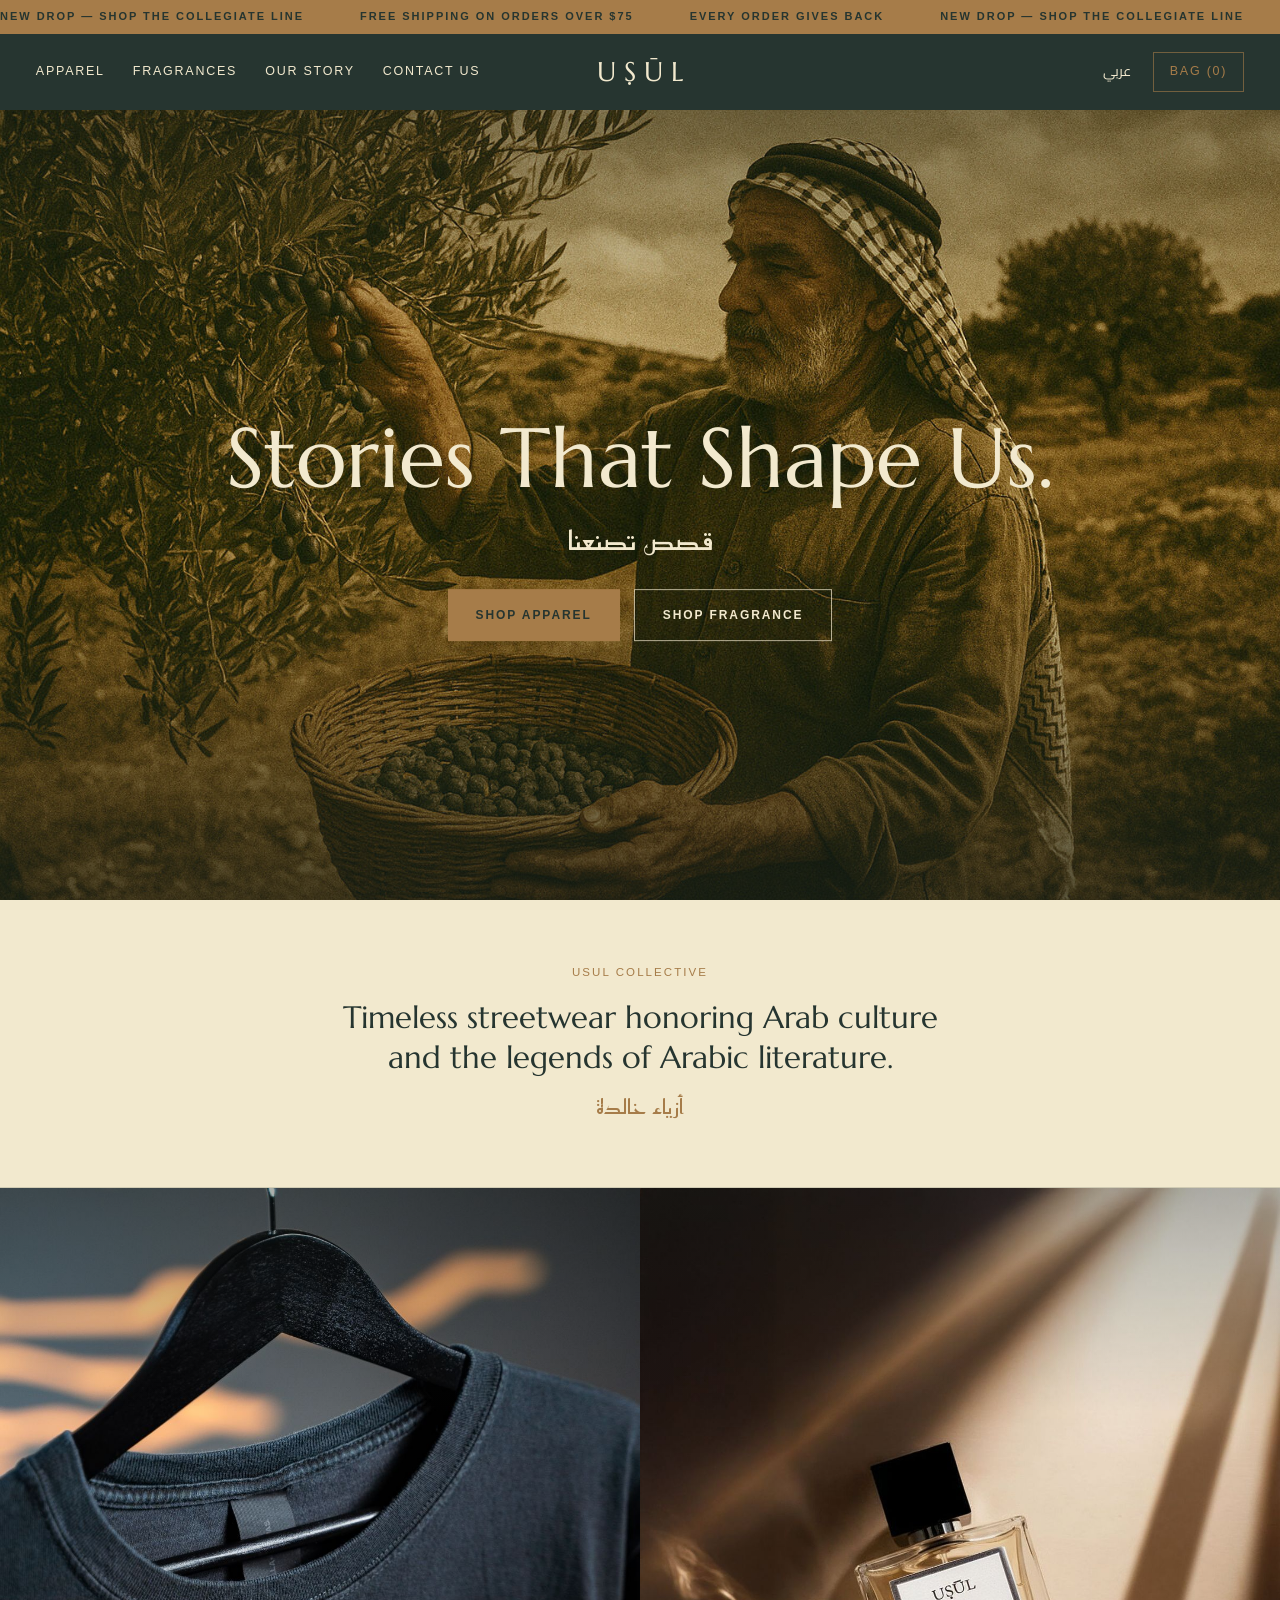
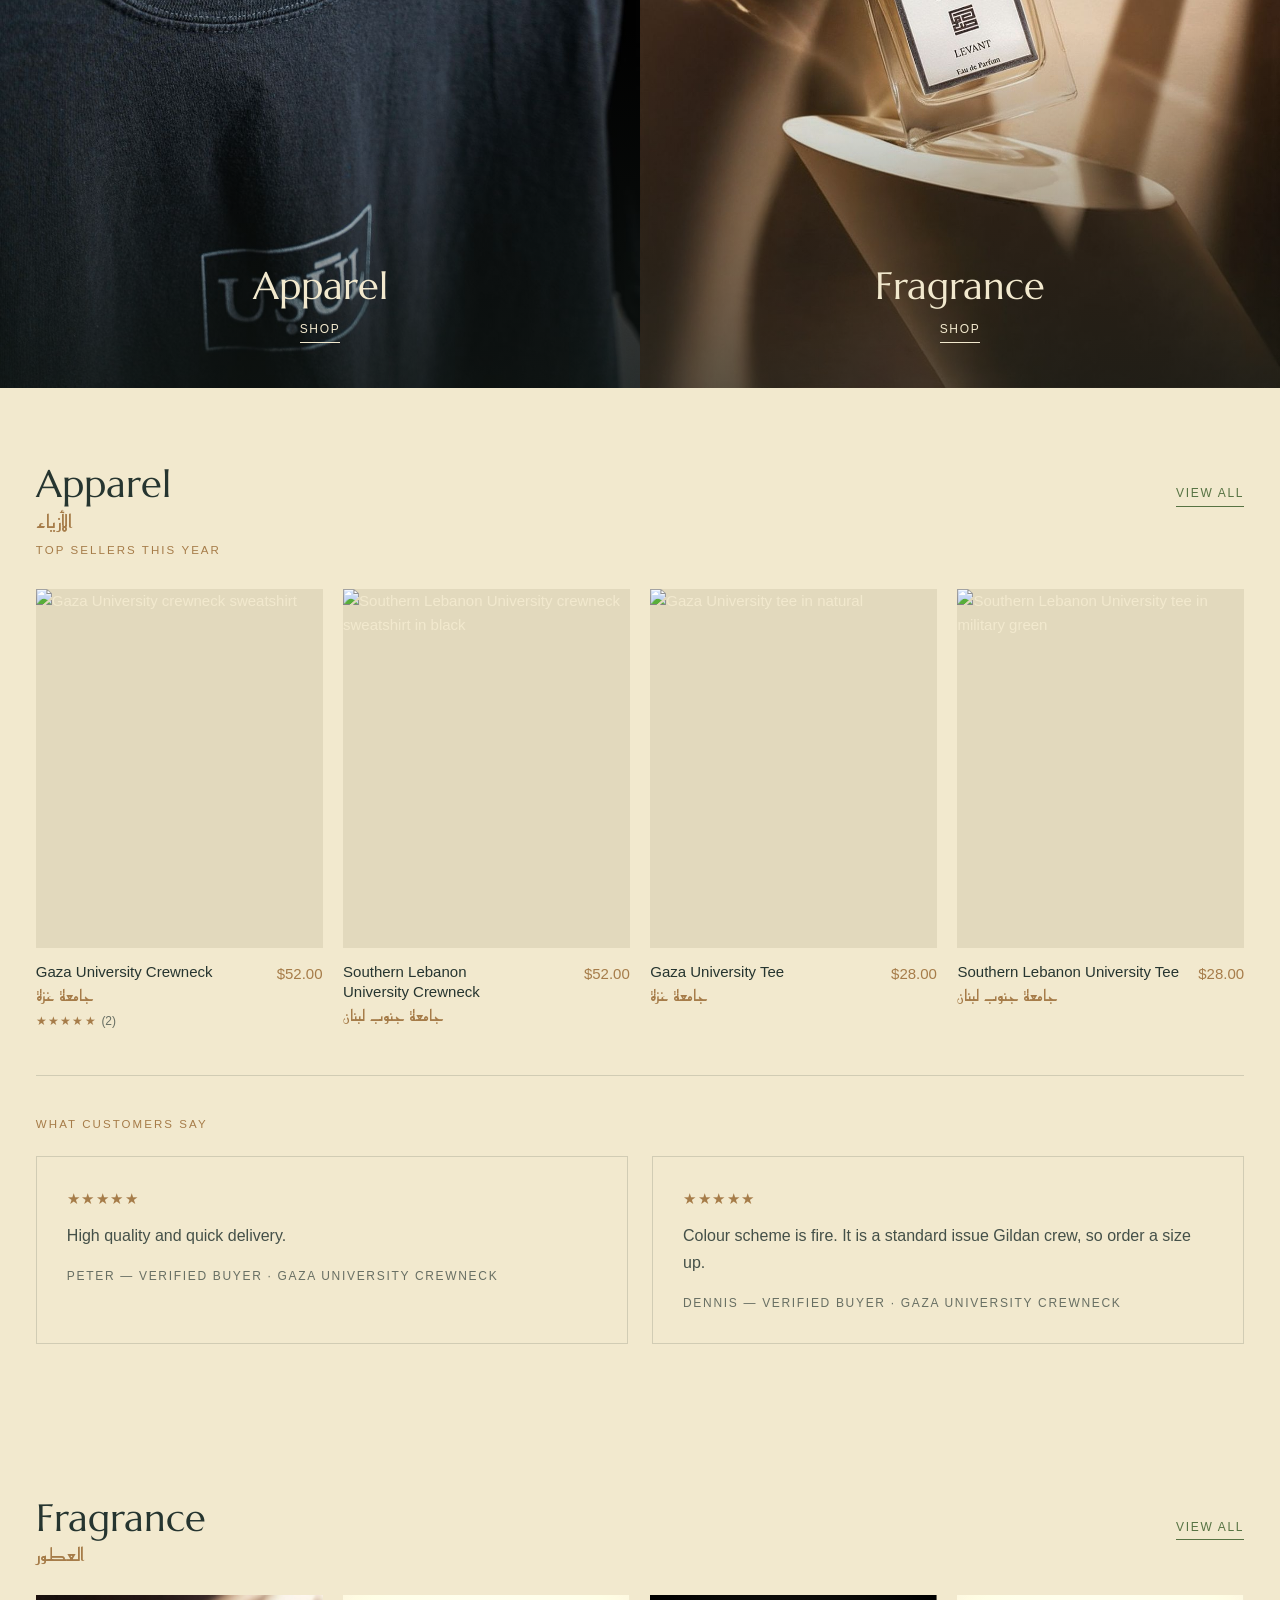
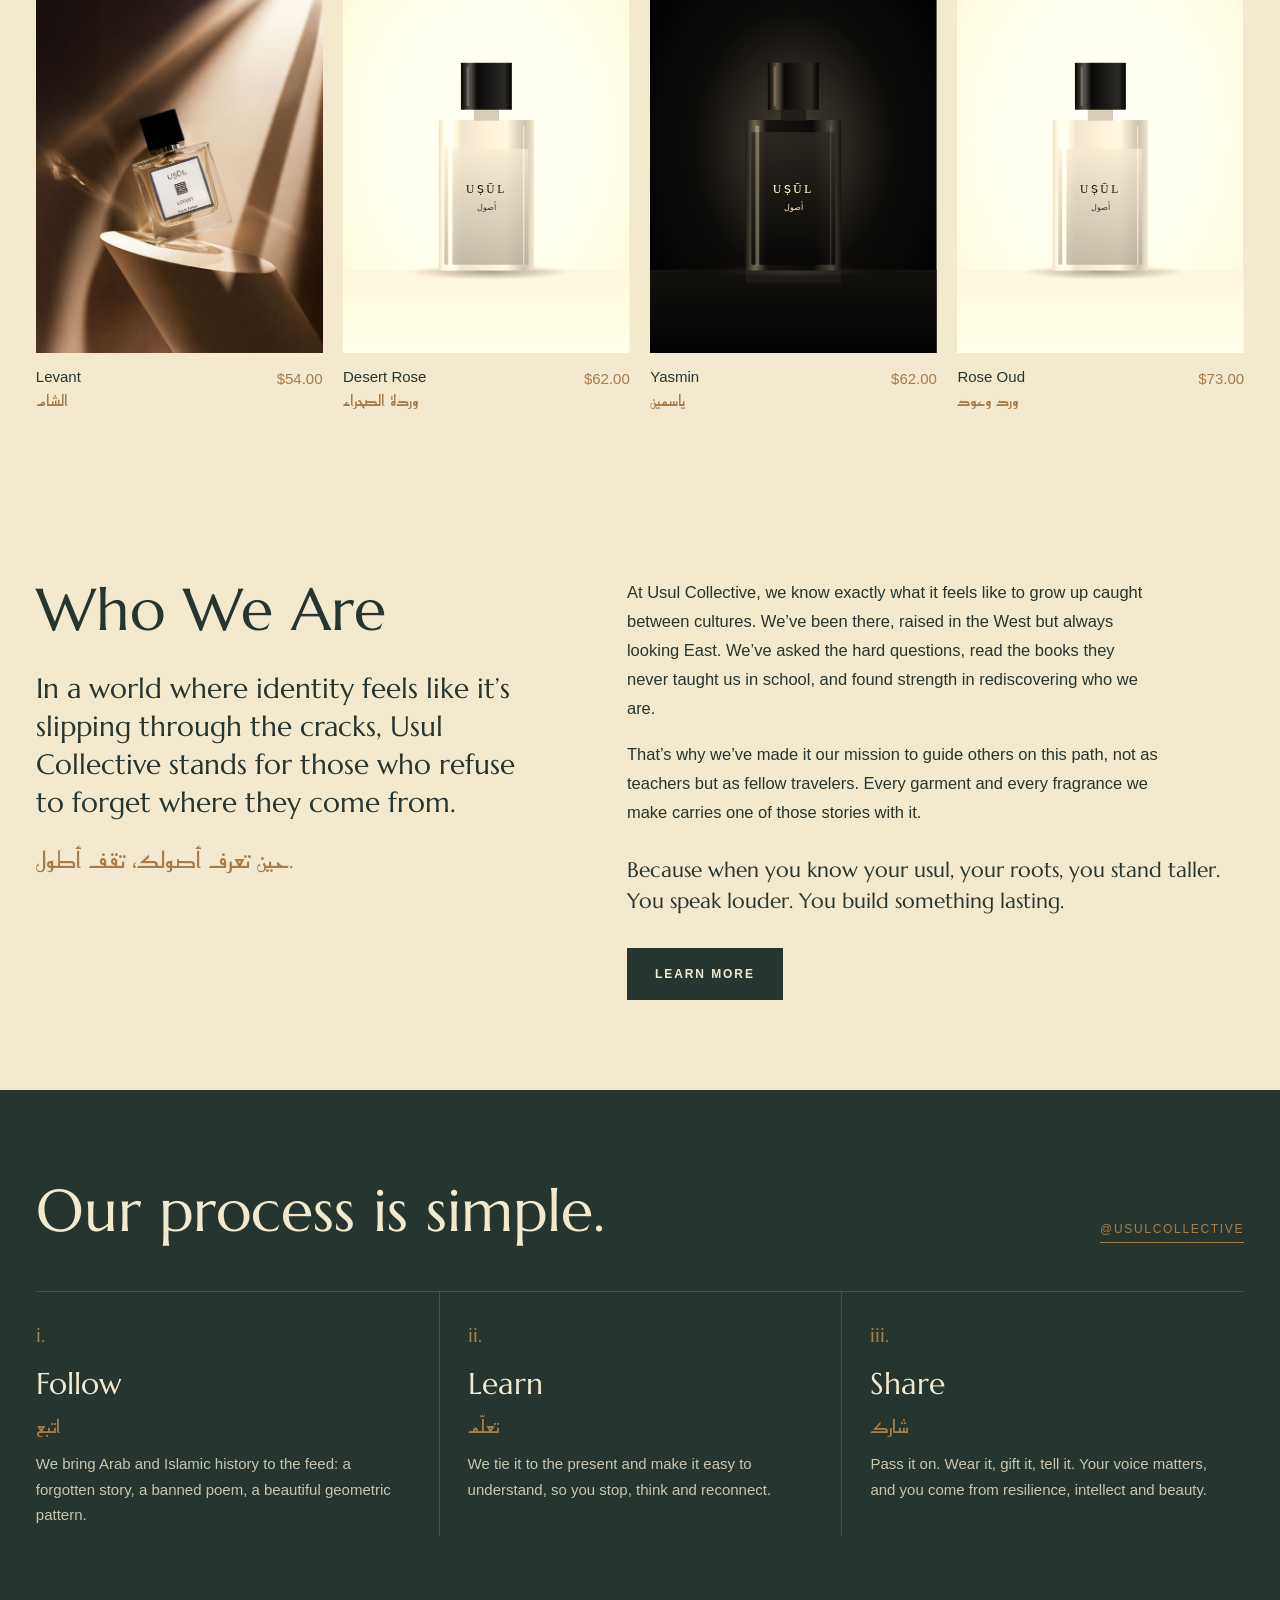
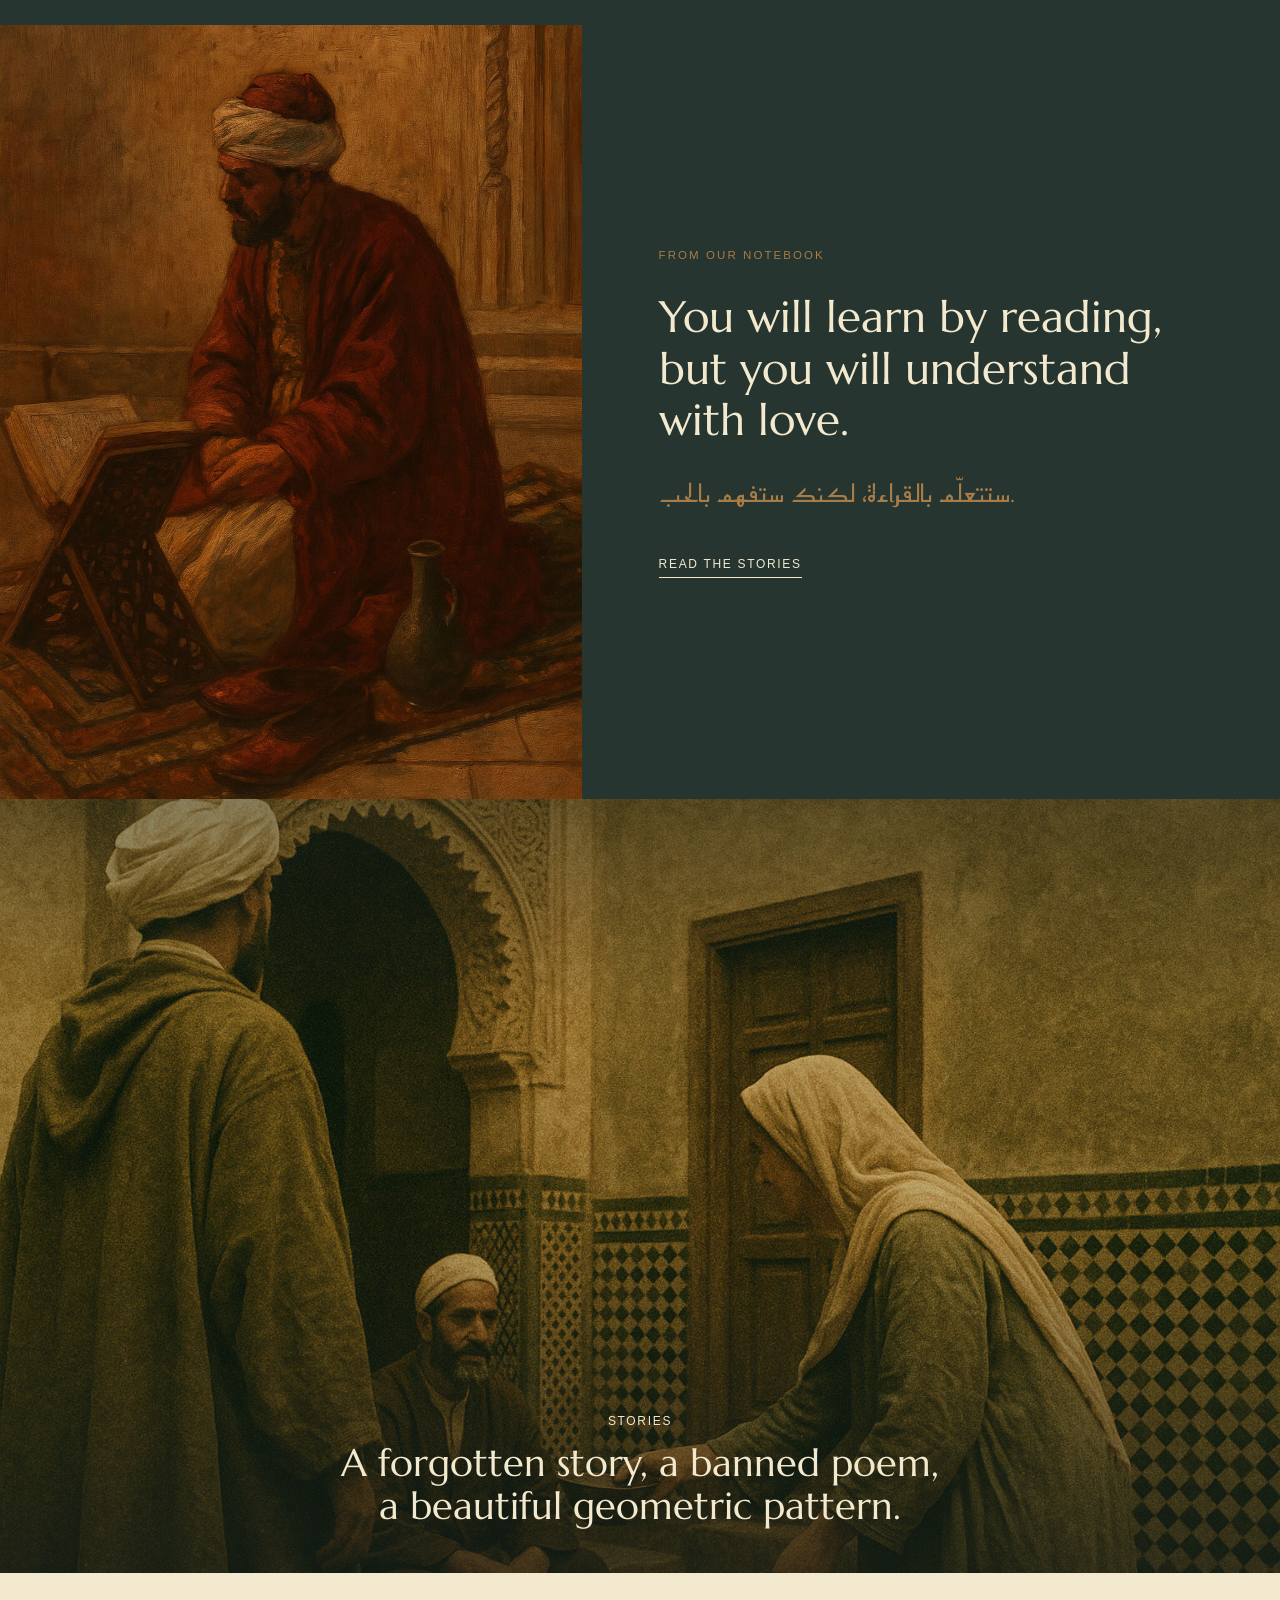
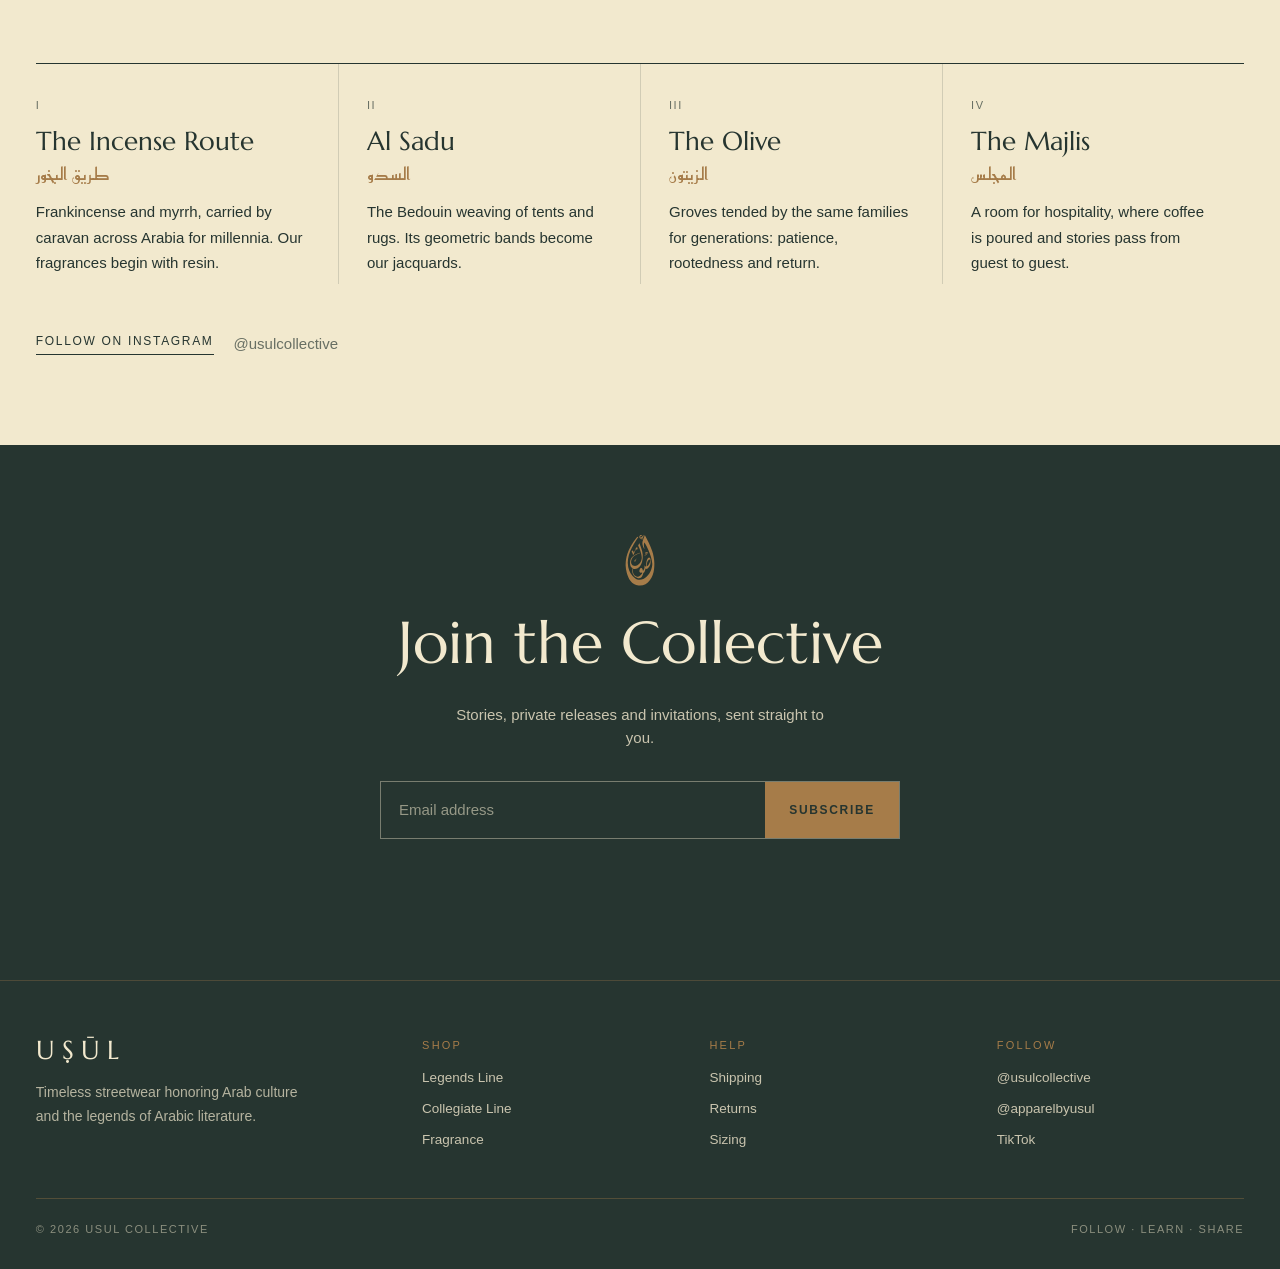
==== commit 925fc774: "Merge remote-tracking branch 'origin/claude/arabic-apparel-fragrance-design-iisv8g' into claude/proj" ====
--- a/index.html
+++ b/index.html
@@ -198,7 +198,7 @@
     <nav class="nav caps" aria-label="Primary">
       <a href="index.html#apparel" data-ar="الأزياء">Apparel</a>
       <a href="fragrances-scroll.html" data-ar="العطور">Fragrances</a>
-      <a href="index.html#who" data-ar="قصتنا">Our story</a>
+      <a href="about.html" data-ar="قصتنا">Our story</a>
       <a href="#contact" data-ar="تواصل معنا">Contact us</a>
     </nav>
     <button class="menu-toggle" aria-label="Menu" aria-expanded="false" aria-controls="mobile-nav"></button>
@@ -211,7 +211,7 @@
   <nav class="mobile-nav caps" id="mobile-nav" aria-label="Mobile">
     <a href="index.html#apparel"><span>Apparel</span><span class="ar">الأزياء</span></a>
     <a href="fragrances-scroll.html"><span>Fragrances</span><span class="ar">العطور</span></a>
-    <a href="index.html#who"><span>Our story</span><span class="ar">قصتنا</span></a>
+    <a href="about.html"><span>Our story</span><span class="ar">قصتنا</span></a>
     <a href="#contact"><span>Contact us</span><span class="ar">تواصل معنا</span></a>
   </nav>
 </header>
@@ -321,6 +321,7 @@
         <p data-ar="نشأنا في الغرب، لكن أعيننا كانت دائماً نحو الشرق. طرحنا الأسئلة الصعبة، وقرأنا الكتب التي لم تُدرَّس لنا، ووجدنا القوة في إعادة اكتشاف أنفسنا.">At Usul Collective, we know exactly what it feels like to grow up caught between cultures. We’ve been there, raised in the West but always looking East. We’ve asked the hard questions, read the books they never taught us in school, and found strength in rediscovering who we are.</p>
         <p data-ar="لهذا جعلنا مهمتنا أن نرافق الآخرين في هذا الطريق، لا كمعلّمين بل كرفاق سفر. وكل قطعة وكل عطر نصنعه يحمل قصة من هذا التاريخ.">That’s why we’ve made it our mission to guide others on this path, not as teachers but as fellow travelers. Every garment and every fragrance we make carries one of those stories with it.</p>
         <p class="closing" data-ar="لأنك حين تعرف أصولك، جذورك، تقف أطول. تتكلم بصوت أعلى. تبني شيئاً يدوم.">Because when you know your usul, your roots, you stand taller. You speak louder. You build something lasting.</p>
+        <a class="btn btn--pine who__more" href="about.html" data-ar="اعرف المزيد">Learn more</a>
       </div>
     </div>
   </section>
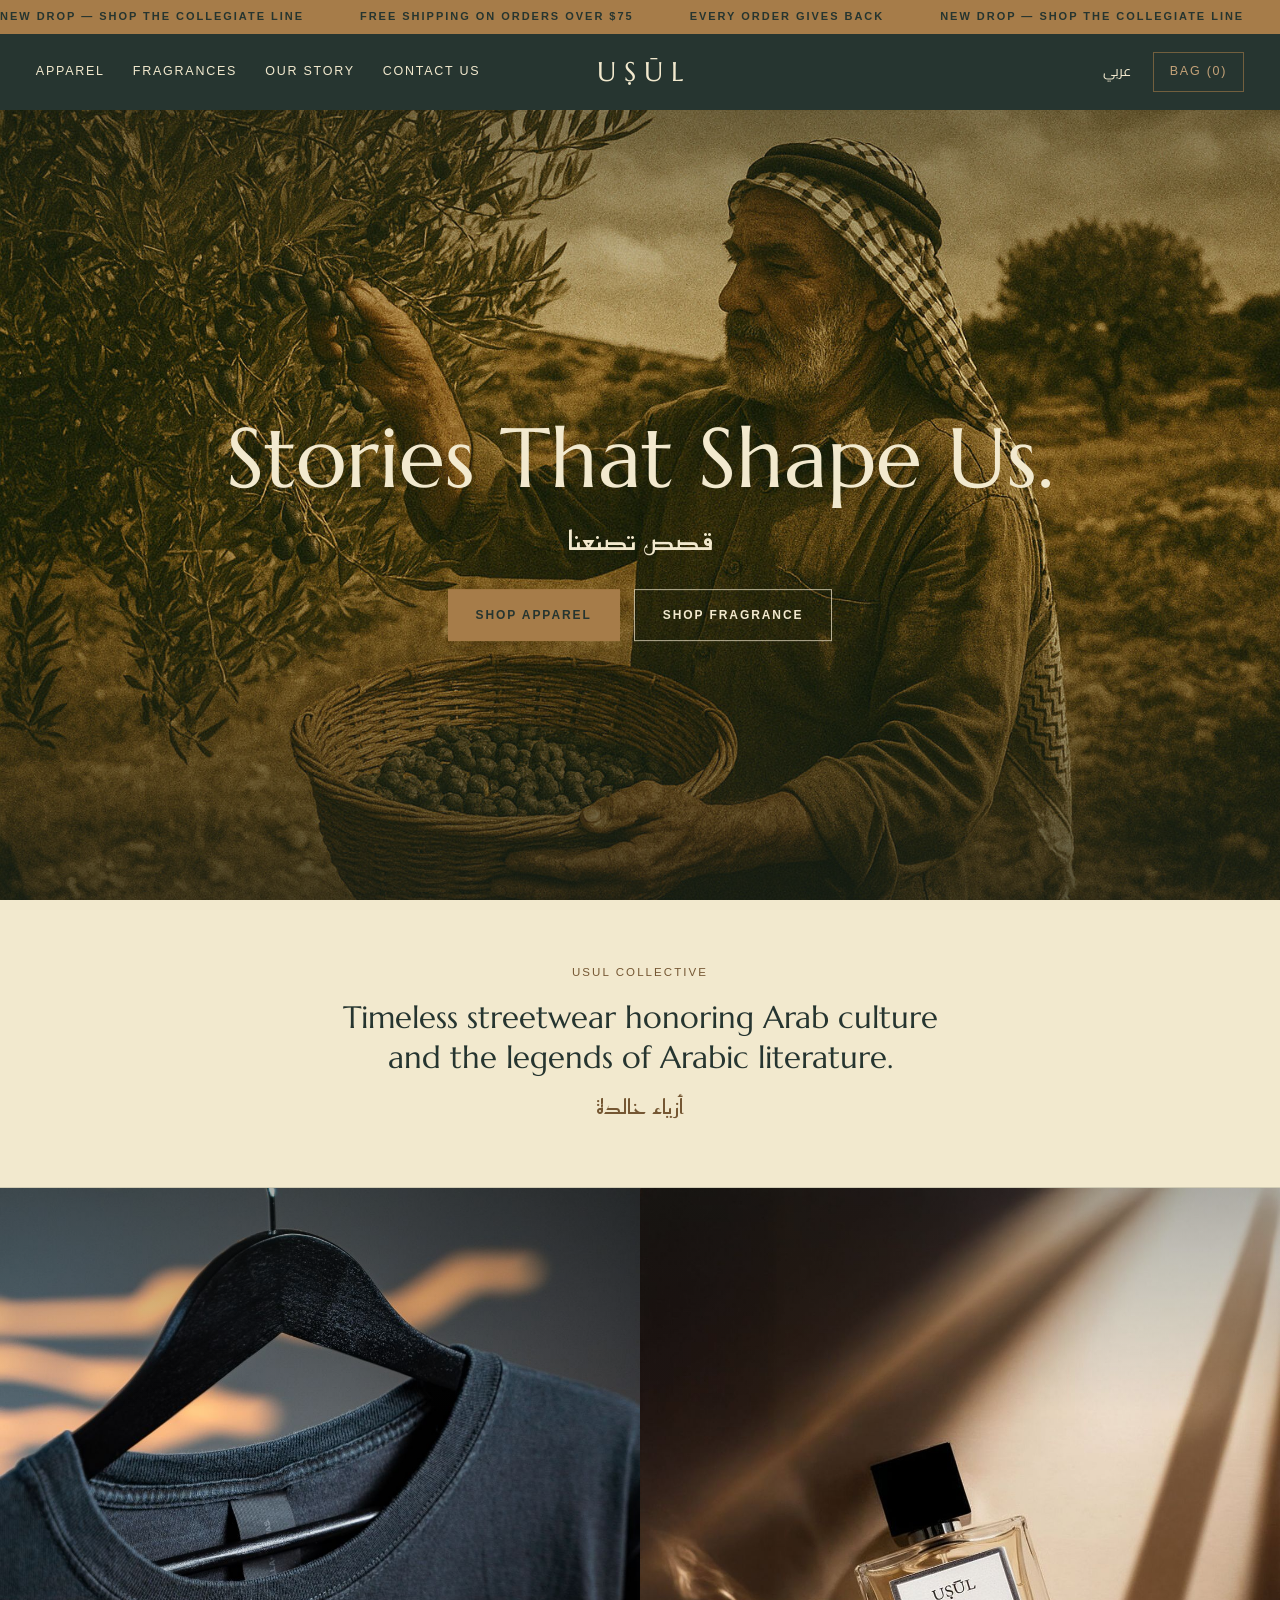
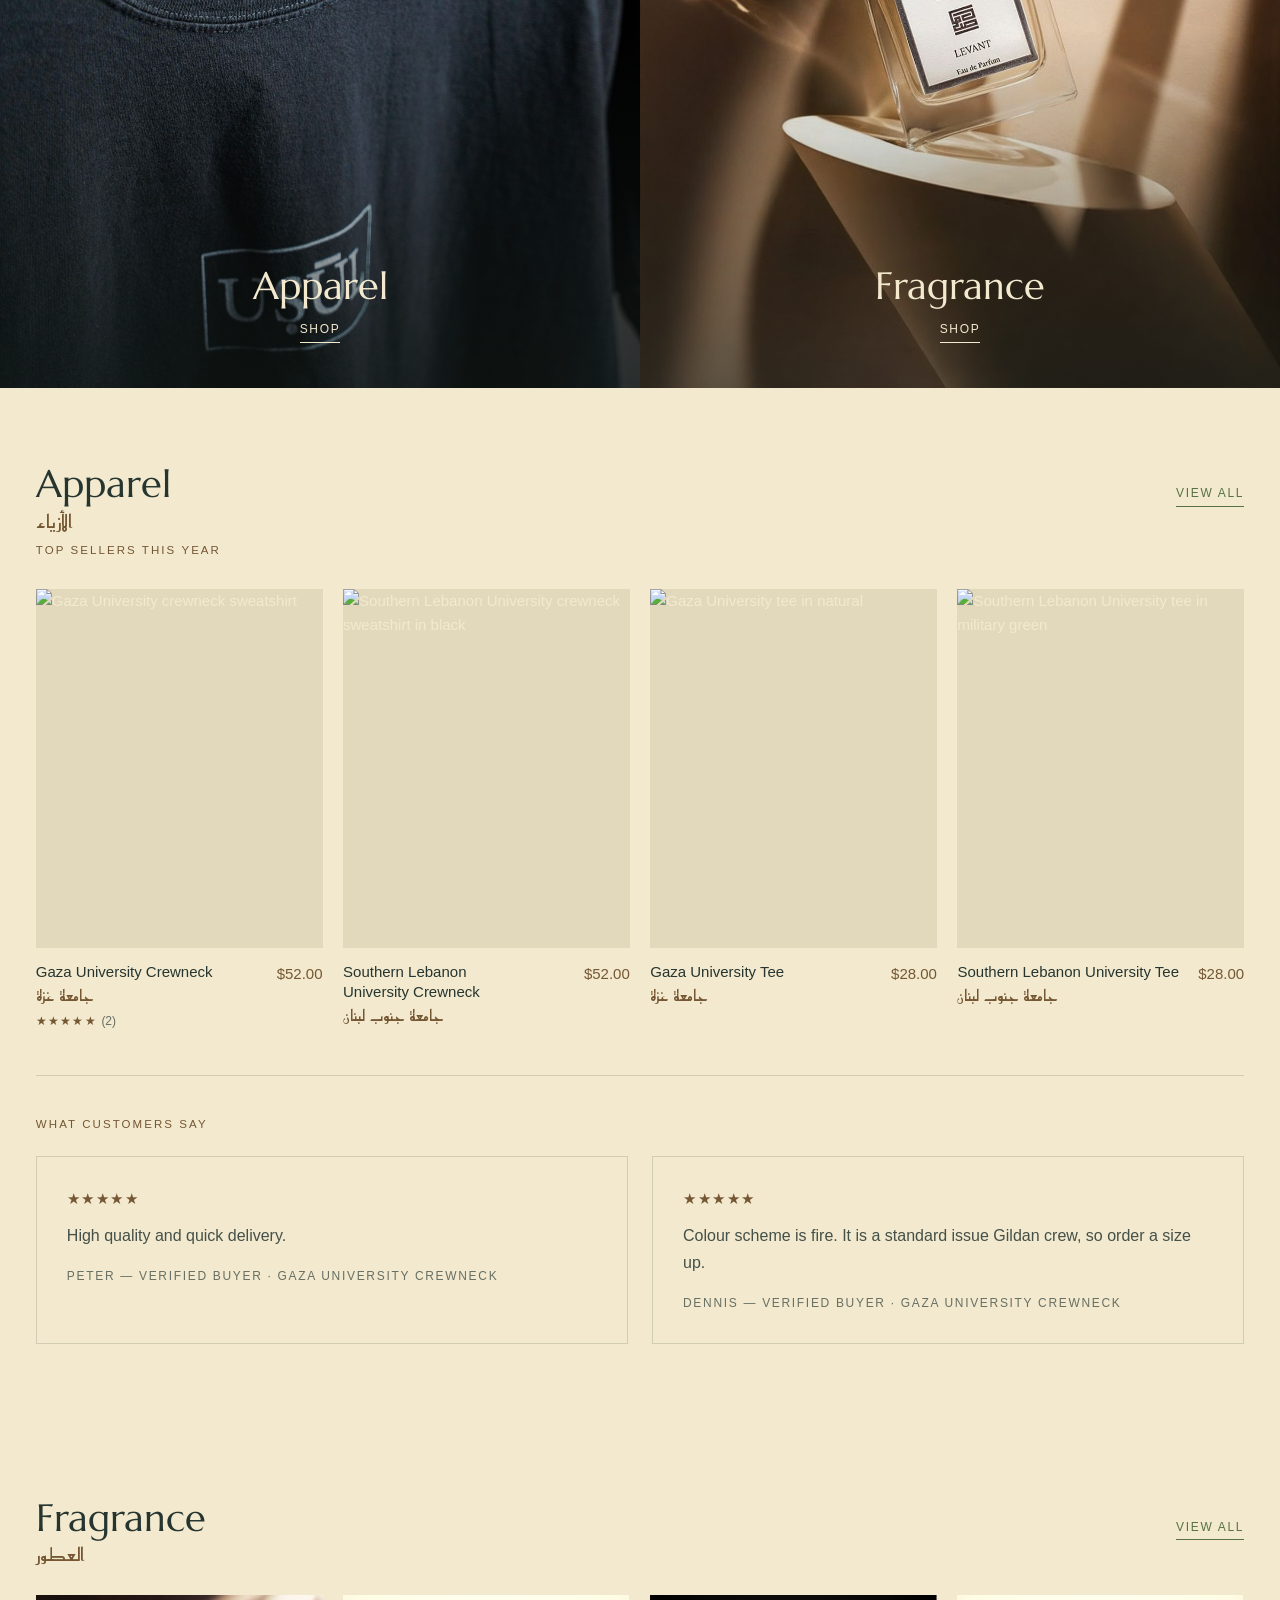
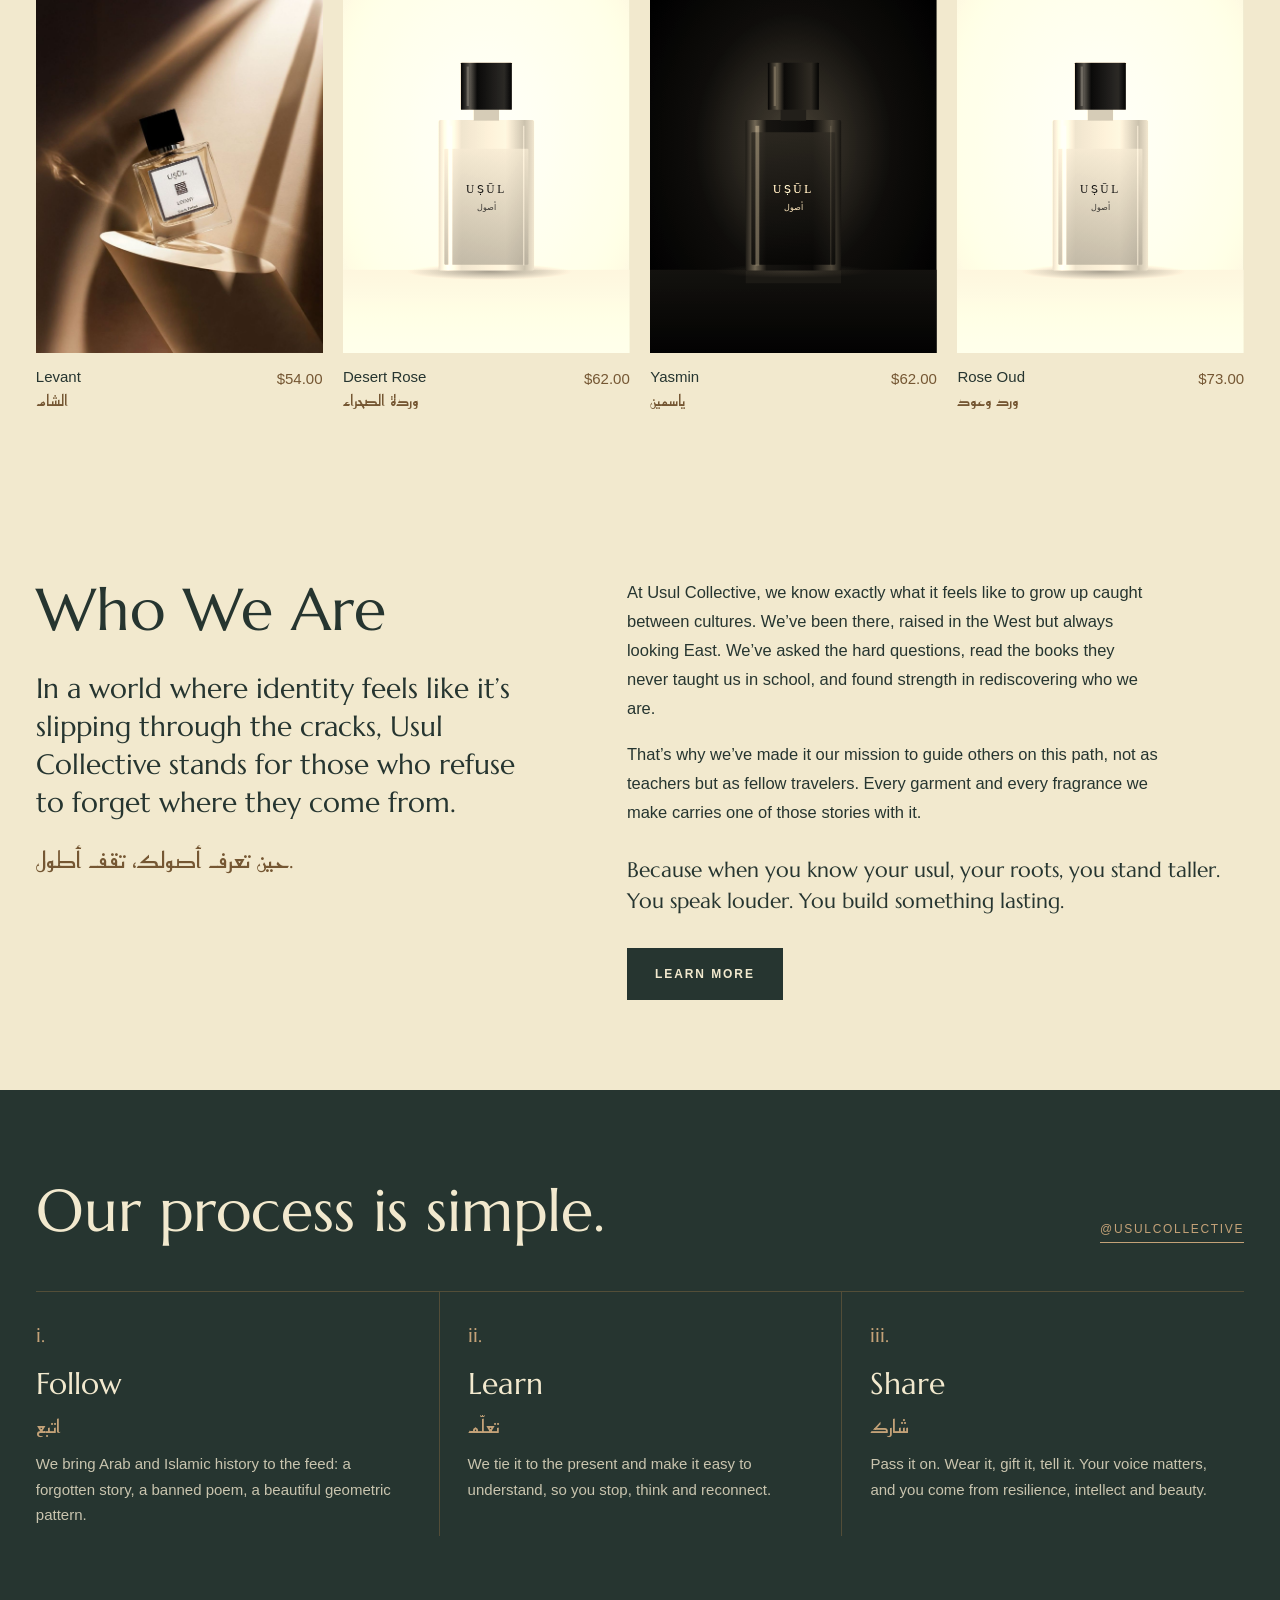
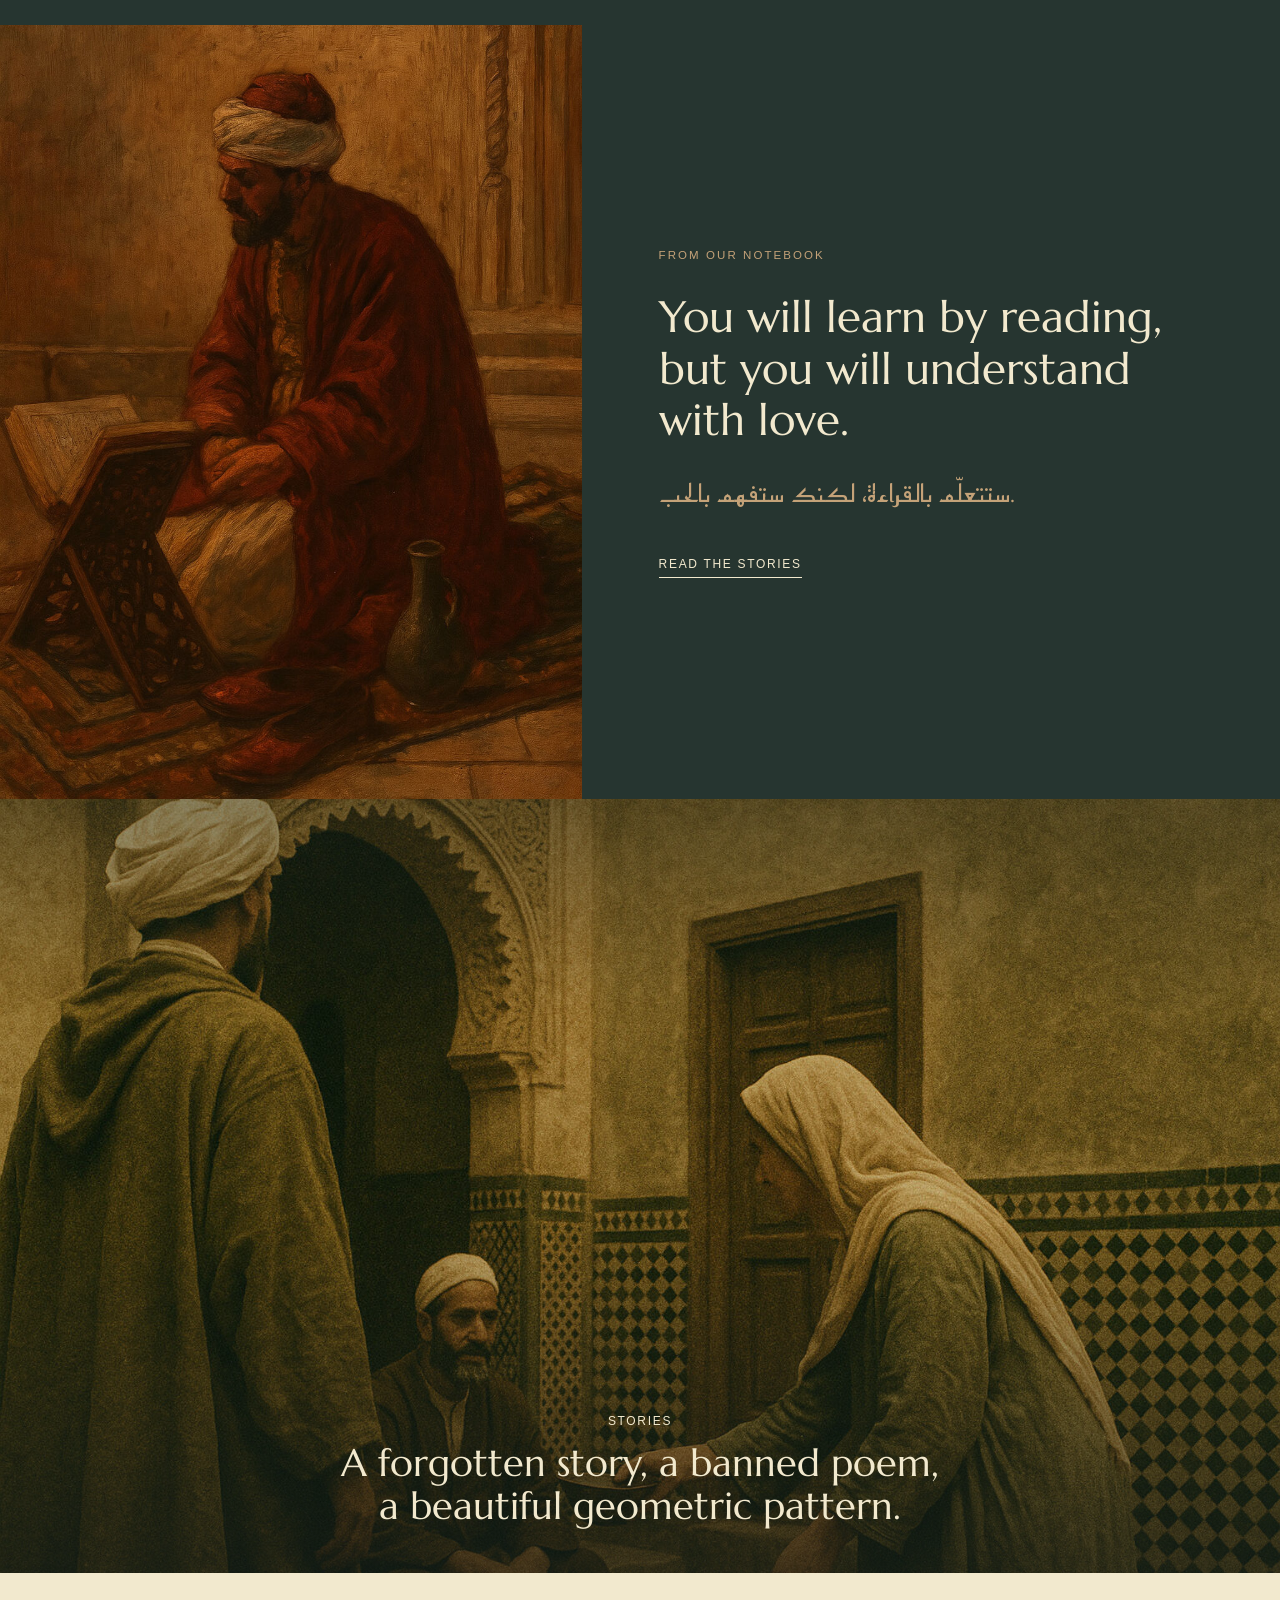
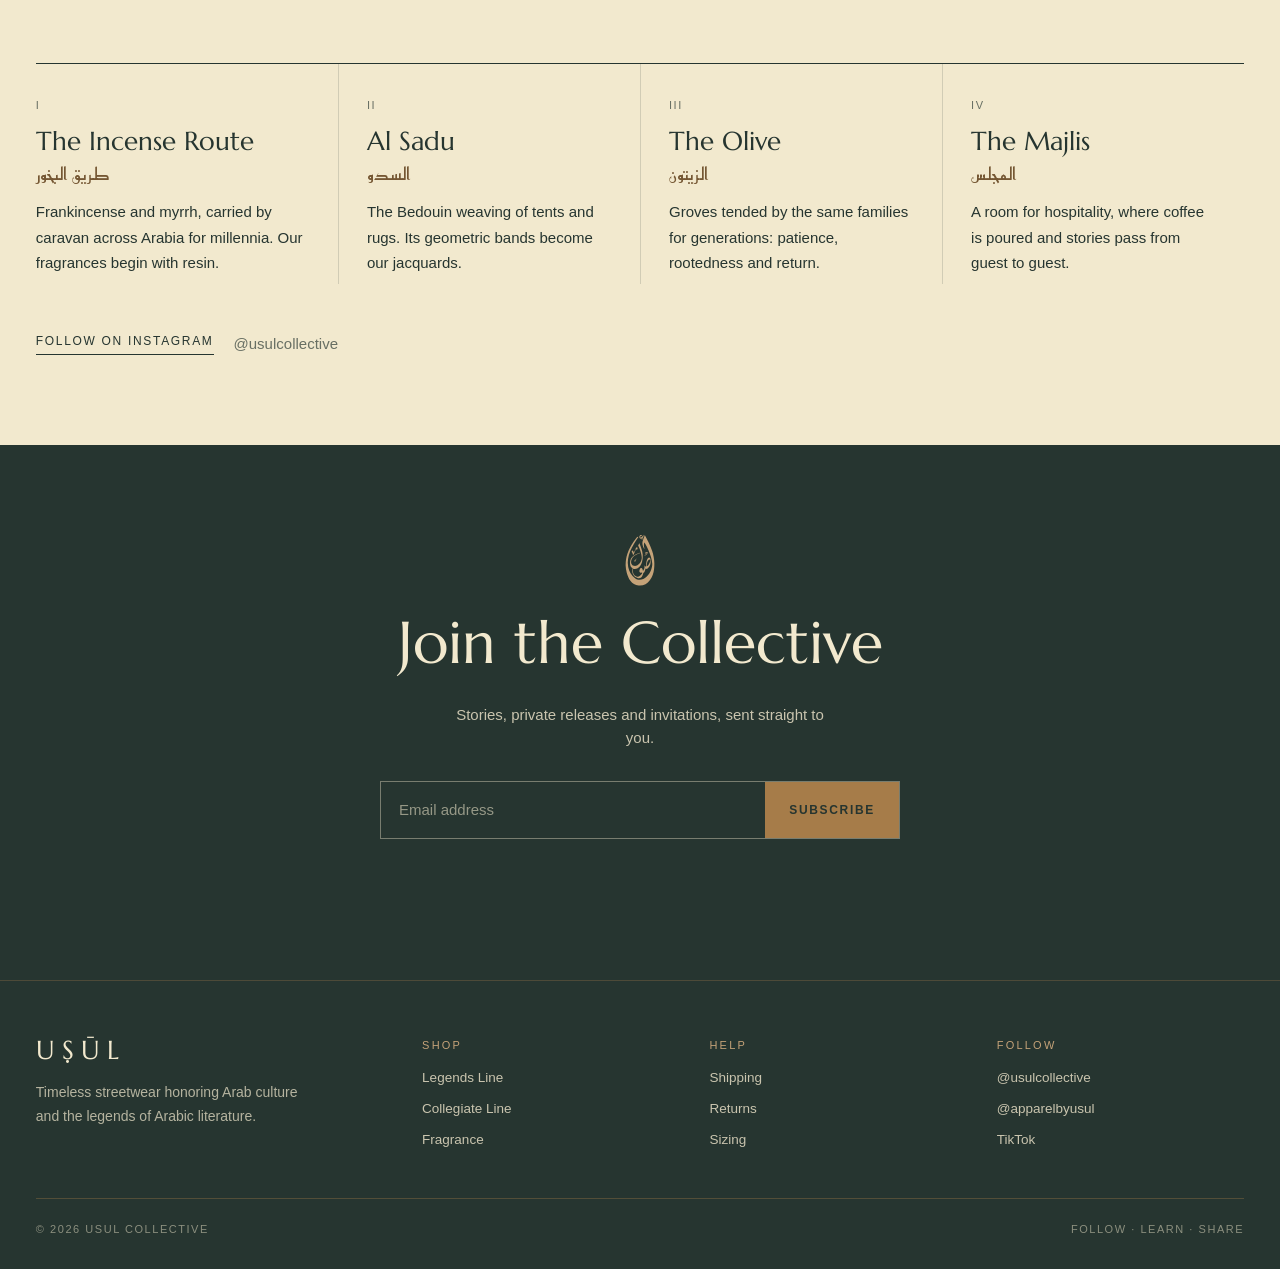
==== commit cbb9adb6: "Make clay text readable, size home product photos, fix phone add bar - Clay text now uses a darker s" ====
--- a/index.html
+++ b/index.html
@@ -259,19 +259,19 @@
          Photos are served from the store's own CDN. -->
     <div class="products products--tight">
       <a class="tile" href="https://usulapparel.com/products/gaza-university-unisex-sweatshirt">
-        <div class="plate"><img class="img-zoom" src="https://cdn.shopify.com/s/files/1/0865/3606/1227/files/DSC07049-Edit_2fb66c9a-8cee-4d09-b06b-46e2979803b7.jpg?v=1781543811" alt="Gaza University crewneck sweatshirt" loading="lazy"></div>
+        <div class="plate"><img class="img-zoom" src="https://cdn.shopify.com/s/files/1/0865/3606/1227/files/DSC07049-Edit_2fb66c9a-8cee-4d09-b06b-46e2979803b7.jpg?v=1781543811&amp;width=720" srcset="https://cdn.shopify.com/s/files/1/0865/3606/1227/files/DSC07049-Edit_2fb66c9a-8cee-4d09-b06b-46e2979803b7.jpg?v=1781543811&amp;width=360 360w, https://cdn.shopify.com/s/files/1/0865/3606/1227/files/DSC07049-Edit_2fb66c9a-8cee-4d09-b06b-46e2979803b7.jpg?v=1781543811&amp;width=540 540w, https://cdn.shopify.com/s/files/1/0865/3606/1227/files/DSC07049-Edit_2fb66c9a-8cee-4d09-b06b-46e2979803b7.jpg?v=1781543811&amp;width=720 720w, https://cdn.shopify.com/s/files/1/0865/3606/1227/files/DSC07049-Edit_2fb66c9a-8cee-4d09-b06b-46e2979803b7.jpg?v=1781543811&amp;width=1080 1080w" sizes="(max-width: 1080px) 50vw, 25vw" alt="Gaza University crewneck sweatshirt" loading="lazy"></div>
         <div class="tile__meta"><div><h3 class="tile__name">Gaza University Crewneck <span class="ar">جامعة غزة</span></h3><span class="tile__rating" aria-label="Rated 5 out of 5 by 2 customers"><span aria-hidden="true">★★★★★</span> <span class="tile__rating-count" aria-hidden="true">(2)</span></span></div><span class="tile__price">$52.00</span></div>
       </a>
       <a class="tile" href="https://usulapparel.com/products/unisex-sweatshirt-4">
-        <div class="plate"><img class="img-zoom" src="https://cdn.shopify.com/s/files/1/0865/3606/1227/files/unisex-crew-neck-sweatshirt-black-front-67932ce53c043.jpg?v=1782928269" alt="Southern Lebanon University crewneck sweatshirt in black" loading="lazy"></div>
+        <div class="plate"><img class="img-zoom" src="https://cdn.shopify.com/s/files/1/0865/3606/1227/files/unisex-crew-neck-sweatshirt-black-front-67932ce53c043.jpg?v=1782928269&amp;width=720" srcset="https://cdn.shopify.com/s/files/1/0865/3606/1227/files/unisex-crew-neck-sweatshirt-black-front-67932ce53c043.jpg?v=1782928269&amp;width=360 360w, https://cdn.shopify.com/s/files/1/0865/3606/1227/files/unisex-crew-neck-sweatshirt-black-front-67932ce53c043.jpg?v=1782928269&amp;width=540 540w, https://cdn.shopify.com/s/files/1/0865/3606/1227/files/unisex-crew-neck-sweatshirt-black-front-67932ce53c043.jpg?v=1782928269&amp;width=720 720w, https://cdn.shopify.com/s/files/1/0865/3606/1227/files/unisex-crew-neck-sweatshirt-black-front-67932ce53c043.jpg?v=1782928269&amp;width=1080 1080w" sizes="(max-width: 1080px) 50vw, 25vw" alt="Southern Lebanon University crewneck sweatshirt in black" loading="lazy"></div>
         <div class="tile__meta"><div><h3 class="tile__name">Southern Lebanon University Crewneck <span class="ar">جامعة جنوب لبنان</span></h3></div><span class="tile__price">$52.00</span></div>
       </a>
       <a class="tile" href="https://usulapparel.com/products/short-sleeve-unisex-t-shirt">
-        <div class="plate"><img class="img-zoom" src="https://cdn.shopify.com/s/files/1/0865/3606/1227/files/unisex-basic-softstyle-t-shirt-natural-front-67f84426b450b.jpg?v=1782928269" alt="Gaza University tee in natural" loading="lazy"></div>
+        <div class="plate"><img class="img-zoom" src="https://cdn.shopify.com/s/files/1/0865/3606/1227/files/unisex-basic-softstyle-t-shirt-natural-front-67f84426b450b.jpg?v=1782928269&amp;width=720" srcset="https://cdn.shopify.com/s/files/1/0865/3606/1227/files/unisex-basic-softstyle-t-shirt-natural-front-67f84426b450b.jpg?v=1782928269&amp;width=360 360w, https://cdn.shopify.com/s/files/1/0865/3606/1227/files/unisex-basic-softstyle-t-shirt-natural-front-67f84426b450b.jpg?v=1782928269&amp;width=540 540w, https://cdn.shopify.com/s/files/1/0865/3606/1227/files/unisex-basic-softstyle-t-shirt-natural-front-67f84426b450b.jpg?v=1782928269&amp;width=720 720w, https://cdn.shopify.com/s/files/1/0865/3606/1227/files/unisex-basic-softstyle-t-shirt-natural-front-67f84426b450b.jpg?v=1782928269&amp;width=1080 1080w" sizes="(max-width: 1080px) 50vw, 25vw" alt="Gaza University tee in natural" loading="lazy"></div>
         <div class="tile__meta"><div><h3 class="tile__name">Gaza University Tee <span class="ar">جامعة غزة</span></h3></div><span class="tile__price">$28.00</span></div>
       </a>
       <a class="tile" href="https://usulapparel.com/products/short-sleeve-unisex-t-shirt-1">
-        <div class="plate"><img class="img-zoom" src="https://cdn.shopify.com/s/files/1/0865/3606/1227/files/unisex-basic-softstyle-t-shirt-military-green-front-67f8428801100.jpg?v=1782928269" alt="Southern Lebanon University tee in military green" loading="lazy"></div>
+        <div class="plate"><img class="img-zoom" src="https://cdn.shopify.com/s/files/1/0865/3606/1227/files/unisex-basic-softstyle-t-shirt-military-green-front-67f8428801100.jpg?v=1782928269&amp;width=720" srcset="https://cdn.shopify.com/s/files/1/0865/3606/1227/files/unisex-basic-softstyle-t-shirt-military-green-front-67f8428801100.jpg?v=1782928269&amp;width=360 360w, https://cdn.shopify.com/s/files/1/0865/3606/1227/files/unisex-basic-softstyle-t-shirt-military-green-front-67f8428801100.jpg?v=1782928269&amp;width=540 540w, https://cdn.shopify.com/s/files/1/0865/3606/1227/files/unisex-basic-softstyle-t-shirt-military-green-front-67f8428801100.jpg?v=1782928269&amp;width=720 720w, https://cdn.shopify.com/s/files/1/0865/3606/1227/files/unisex-basic-softstyle-t-shirt-military-green-front-67f8428801100.jpg?v=1782928269&amp;width=1080 1080w" sizes="(max-width: 1080px) 50vw, 25vw" alt="Southern Lebanon University tee in military green" loading="lazy"></div>
         <div class="tile__meta"><div><h3 class="tile__name">Southern Lebanon University Tee <span class="ar">جامعة جنوب لبنان</span></h3></div><span class="tile__price">$28.00</span></div>
       </a>
     </div>
@@ -341,7 +341,7 @@
   <section class="quote" aria-label="Quote">
     <div class="plate"><img src="assets/img/scholar.jpg" alt="Painting of a scholar in a red robe reading from a book on a carved wooden stand" loading="lazy"></div>
     <div class="quote__text reveal">
-      <span class="eyebrow" style="color:var(--clay);margin-bottom:28px" data-ar="من دفترنا">From our notebook</span>
+      <span class="eyebrow" style="color:var(--clay-text);margin-bottom:28px" data-ar="من دفترنا">From our notebook</span>
       <blockquote data-ar="ستتعلّم بالقراءة، لكنك ستفهم بالحب.">You will learn by reading, but you will understand with love.</blockquote>
       <p class="quote__ar">ستتعلّم بالقراءة، لكنك ستفهم بالحب.</p>
       <div><a class="link" href="#stories" data-ar="اقرأ القصص">Read the stories</a></div>
--- a/css/styles.css
+++ b/css/styles.css
@@ -11,7 +11,12 @@
   --olive: #577343;   /* mid green */
   --leaf: #688C4F;    /* light green */
   --cream: #F2E9CE;   /* cream */
-  --clay: #A67C49;    /* warm brown */
+  --clay: #A67C49;    /* warm brown — fills, borders and large marks */
+  /* Clay as a text colour. The brand clay is only about 3:1 against cream or pine, too faint for prices,
+     labels and Arabic sub-lines, so text uses a darker clay on cream and a lighter one on pine (both 4.5:1 or better). */
+  --clay-on-cream: #755733;
+  --clay-on-pine: #C4A278;
+  --clay-text: var(--clay-on-cream);
   --sand: #e2d9bd;    /* cream one step darker, behind product photos */
 
   --ink: var(--pine);
@@ -54,6 +59,10 @@
 .ar { font-family: var(--kufi); direction: rtl; unicode-bidi: isolate; letter-spacing: 0 !important; text-transform: none !important; }
 h1, h2, h3 { text-wrap: balance; }
 
+/* Dark surfaces switch clay text to its lighter shade; cream surfaces nested inside them switch back. */
+.header, .mobile-nav, .panel--pine, .quote__text, .buybox, .footer, .sticky-add, .upsell__bar { --clay-text: var(--clay-on-pine); }
+.panel--cream, .upsell { --clay-text: var(--clay-on-cream); }
+
 /* ---------- Type primitives ---------- */
 .caps { font-size: 12px; letter-spacing: .14em; text-transform: uppercase; }
 .micro { font-size: 11px; }
@@ -92,8 +101,8 @@
 .nav, .utility { display: flex; align-items: center; gap: 28px; font-size: 12.5px; }
 .utility { justify-content: flex-end; gap: 22px; }
 .nav a, .utility a, .utility button { transition: color .2s; }
-.nav a:hover, .utility a:hover, .utility button:hover { color: var(--clay); }
-.bag-btn { border: 1px solid rgba(166, 124, 73, .6); color: var(--clay); padding: 9px 16px; white-space: nowrap; }
+.nav a:hover, .utility a:hover, .utility button:hover { color: var(--clay-text); }
+.bag-btn { border: 1px solid rgba(166, 124, 73, .6); color: var(--clay-text); padding: 9px 16px; white-space: nowrap; }
 .utility .bag-btn:hover { background: var(--clay); color: var(--pine); }
 .lang-toggle { font-family: var(--arabic); font-size: 14px; letter-spacing: 0; text-transform: none; }
 
@@ -104,7 +113,7 @@
 .menu-open .menu-toggle::after { transform: translateY(-4px) rotate(-45deg); }
 .mobile-nav { display: none; background: var(--pine); color: var(--cream); padding: 4px var(--gutter) 28px; border-top: 1px solid var(--rule-on-pine); }
 .mobile-nav a { display: flex; justify-content: space-between; align-items: baseline; padding: 16px 0; border-bottom: 1px solid var(--rule-on-pine); }
-.mobile-nav a .ar { font-size: 16px; color: var(--clay); }
+.mobile-nav a .ar { font-size: 16px; color: var(--clay-text); }
 .menu-open .mobile-nav { display: block; }
 
 /* ---------- Image plates ---------- */
@@ -154,27 +163,27 @@
 .who__lead { font-family: var(--display); font-weight: 400; font-size: clamp(22px, 2.2vw, 30px); line-height: 1.35; margin: 0; }
 .who__body p { font-size: 16.5px; line-height: 1.75; margin: 0 0 18px; max-width: 58ch; }
 .who__body .closing { font-family: var(--display); font-size: 21px; line-height: 1.45; margin-top: 28px; }
-.who__ar { font-family: var(--kufi); font-size: 22px; color: var(--clay); margin: 22px 0 0; }
+.who__ar { font-family: var(--kufi); font-size: 22px; color: var(--clay-text); margin: 22px 0 0; }
 
 /* Follow. Learn. Share. */
 .process__head { display: flex; justify-content: space-between; align-items: end; gap: 24px; flex-wrap: wrap; margin-bottom: 48px; }
 .process__head h2 { margin: 0; }
-.process__head .link { color: var(--clay); }
+.process__head .link { color: var(--clay-text); }
 .steps { display: grid; grid-template-columns: repeat(3, 1fr); border-top: 1px solid var(--rule-on-pine); }
 .step { padding: 28px 28px 8px 0; }
 .step + .step { padding-inline-start: 28px; border-inline-start: 1px solid var(--rule-on-pine); }
-.step__num { font-family: var(--display); color: var(--clay); font-size: 20px; }
+.step__num { font-family: var(--display); color: var(--clay-text); font-size: 20px; }
 .step h3 { font-family: var(--display); font-weight: 400; font-size: 30px; margin: 10px 0 10px; }
-.step h3 .ar { display: block; font-size: 18px; color: var(--clay); margin-top: 6px; }
+.step h3 .ar { display: block; font-size: 18px; color: var(--clay-text); margin-top: 6px; }
 html[dir="ltr"] .step h3 .ar { text-align: left; }
 .step p { margin: 0; color: rgba(242, 233, 206, .8); line-height: 1.7; }
 
 /* ---------- Two houses ---------- */
 /* Intro band: a cream pause between the hero and the two houses */
 .intro { background: var(--cream); border-bottom: 1px solid var(--rule); padding: 64px var(--gutter); text-align: center; }
-.intro .eyebrow { color: var(--clay); margin: 0 0 16px; }
+.intro .eyebrow { color: var(--clay-text); margin: 0 0 16px; }
 .intro__line { font-family: var(--display); font-weight: 400; font-size: clamp(22px, 2.4vw, 34px); line-height: 1.3; max-width: 26em; margin: 0 auto; text-wrap: balance; }
-.intro__ar { display: block; font-family: var(--kufi); font-size: 20px; color: var(--clay); margin-top: 14px; }
+.intro__ar { display: block; font-family: var(--kufi); font-size: 20px; color: var(--clay-text); margin-top: 14px; }
 [dir="rtl"] .intro__ar { display: none; }
 .houses { display: grid; grid-template-columns: 1fr 1fr; }
 .houses .plate { aspect-ratio: 4 / 5; max-height: 92vh; width: 100%; }
@@ -182,29 +191,29 @@
 /* ---------- Section header & product tiles ---------- */
 .section-head { display: flex; justify-content: space-between; align-items: baseline; gap: 16px; padding: var(--section) var(--gutter) 30px; }
 .section-head h2 { margin: 0; font-family: var(--display); font-weight: 400; font-size: clamp(32px, 3vw, 42px); line-height: 1.05; }
-.section-head h2 .ar { display: block; font-size: 18px; color: var(--clay); margin-top: 8px; }
+.section-head h2 .ar { display: block; font-size: 18px; color: var(--clay-text); margin-top: 8px; }
 html[dir="ltr"] .section-head h2 .ar { text-align: left; }
 .section-head .link { color: var(--olive); }
 .tabs { display: flex; gap: 28px; }
 .tabs button { color: var(--muted); padding-bottom: 3px; border-bottom: 1px solid transparent; transition: color .2s; }
 .tabs button[aria-selected="true"] { color: var(--pine); border-color: var(--clay); }
 
-.section-head__note { color: var(--clay); margin: 10px 0 0; }
+.section-head__note { color: var(--clay-text); margin: 10px 0 0; }
 .products { display: grid; grid-template-columns: repeat(4, minmax(0, 1fr)); gap: var(--gap); padding: 0 var(--gutter) var(--section); }
 .products--3 { grid-template-columns: repeat(3, minmax(0, 1fr)); }
 .products--tight { padding-bottom: 44px; }
 /* Customer quotes under the top sellers */
 .testimonials { margin: 0 var(--gutter); padding: 40px 0 var(--section); border-top: 1px solid var(--rule); }
-.testimonials .eyebrow { color: var(--clay); margin: 0 0 22px; }
+.testimonials .eyebrow { color: var(--clay-text); margin: 0 0 22px; }
 .tile { display: block; color: inherit; }
 .tile .plate { aspect-ratio: 4 / 5; }
 .tile__meta { display: flex; justify-content: space-between; align-items: flex-start; gap: 12px; padding-top: 14px; }
 .tile__name { font-family: var(--sans); font-weight: 400; font-size: 15px; line-height: 1.35; margin: 0; }
-.tile__name .ar { display: block; font-size: 15px; color: var(--clay); margin-top: 4px; }
+.tile__name .ar { display: block; font-size: 15px; color: var(--clay-text); margin-top: 4px; }
 html[dir="ltr"] .tile__name .ar { text-align: left; }
 .tile__sub { margin: 4px 0 0; color: var(--muted); font-size: 13px; }
-.tile__price { white-space: nowrap; font-size: 15px; color: var(--clay); }
-.tile__rating { display: block; margin-top: 6px; font-size: 12px; letter-spacing: .1em; color: var(--clay); }
+.tile__price { white-space: nowrap; font-size: 15px; color: var(--clay-text); }
+.tile__rating { display: block; margin-top: 6px; font-size: 12px; letter-spacing: .1em; color: var(--clay-text); }
 .tile__rating-count { color: var(--muted); letter-spacing: 0; }
 .panel--pine .tile__rating-count { color: var(--muted-on-pine); }
 .panel--pine .tile__sub { color: var(--muted-on-pine); }
@@ -215,7 +224,7 @@
 .quote .plate > img { object-position: 50% 30%; }
 .quote__text { background: var(--pine); color: var(--cream); display: flex; flex-direction: column; justify-content: center; padding: clamp(40px, 6vw, 96px); }
 .quote blockquote { margin: 0; font-family: var(--display); font-weight: 400; font-size: clamp(30px, 3.4vw, 52px); line-height: 1.18; }
-.quote__ar { font-family: var(--kufi); font-size: 24px; color: var(--clay); margin: 28px 0 36px; line-height: 1.7; }
+.quote__ar { font-family: var(--kufi); font-size: 24px; color: var(--clay-text); margin: 28px 0 36px; line-height: 1.7; }
 
 /* ---------- Stories (courtyard) ---------- */
 .stories-hero { height: 86vh; min-height: 520px; }
@@ -225,14 +234,14 @@
 .chapter { padding: 28px 28px 8px 0; }
 .chapter + .chapter { padding-inline-start: 28px; border-inline-start: 1px solid var(--rule); }
 .chapter h3 { font-family: var(--display); font-weight: 400; font-size: 26px; margin: 12px 0 4px; line-height: 1.15; }
-.chapter .ar { display: block; font-size: 17px; color: var(--clay); margin-bottom: 12px; }
+.chapter .ar { display: block; font-size: 17px; color: var(--clay-text); margin-bottom: 12px; }
 html[dir="ltr"] .chapter .ar { text-align: left; }
 .chapter p { margin: 0; line-height: 1.7; }
 .panel .follow { margin-top: 48px; display: flex; gap: 20px; align-items: center; flex-wrap: wrap; }
 
 /* ---------- Newsletter ---------- */
 .letter { text-align: center; }
-.letter .brand__mark { width: 30px; height: 53px; margin: 0 auto 24px; color: var(--clay); }
+.letter .brand__mark { width: 30px; height: 53px; margin: 0 auto 24px; color: var(--clay-text); }
 .letter p { margin: 0 auto 32px; max-width: 46ch; color: rgba(242, 233, 206, .8); }
 .field { display: flex; max-width: 520px; margin: 0 auto; border: 1px solid rgba(242, 233, 206, .4); transition: border-color .2s; }
 .field:focus-within { border-color: var(--clay); }
@@ -253,10 +262,10 @@
 .footer__grid { display: grid; grid-template-columns: 1.4fr 1fr 1fr 1fr; gap: 40px; }
 .footer .wordmark { font-size: 26px; }
 .footer__brand p { max-width: 34ch; color: rgba(242, 233, 206, .7); margin: 16px 0 0; font-size: 14px; line-height: 1.7; }
-.footer h4 { margin: 0 0 14px; color: var(--clay); font-weight: 400; font-size: 11px; letter-spacing: .2em; }
+.footer h4 { margin: 0 0 14px; color: var(--clay-text); font-weight: 400; font-size: 11px; letter-spacing: .2em; }
 .footer ul { list-style: none; margin: 0; padding: 0; display: grid; gap: 10px; font-size: 13.5px; }
 .footer li a { color: rgba(242, 233, 206, .8); transition: color .2s; }
-.footer li a:hover { color: var(--clay); }
+.footer li a:hover { color: var(--clay-text); }
 .footer__base { display: flex; justify-content: space-between; flex-wrap: wrap; gap: 12px; margin-top: 48px; padding-top: 22px; border-top: 1px solid var(--rule-on-pine); color: rgba(242, 233, 206, .5); }
 
 /* ==========================================================================
@@ -282,19 +291,19 @@
 /* Buy box */
 .buybox { background: var(--pine); color: var(--cream); padding: 64px clamp(24px, 4.4vw, 64px) 64px clamp(24px, 3.9vw, 56px); min-height: calc(100vh - 110px); }
 .crumbs { color: rgba(242, 233, 206, .5); margin-bottom: 26px; }
-.crumbs a:hover { color: var(--clay); }
-.pdp__ar { font-family: var(--kufi); font-size: 24px; color: var(--clay); margin: 0 0 10px; }
+.crumbs a:hover { color: var(--clay-text); }
+.pdp__ar { font-family: var(--kufi); font-size: 24px; color: var(--clay-text); margin: 0 0 10px; }
 .pdp__title { font-family: var(--display); font-weight: 400; font-size: clamp(44px, 4vw, 58px); line-height: 1.05; margin: 0 0 14px; }
 .pdp__meta { display: flex; align-items: baseline; flex-wrap: wrap; gap: 18px; margin-bottom: 26px; }
-.pdp__price { font-size: 22px; color: var(--clay); }
-.stars { color: var(--clay); letter-spacing: .1em; }
+.pdp__price { font-size: 22px; color: var(--clay-text); }
+.stars { color: var(--clay-text); letter-spacing: .1em; }
 .pdp__rating { font-size: 12.5px; letter-spacing: .1em; color: var(--muted-on-pine); }
 .pdp__desc { font-size: 16.5px; line-height: 1.75; color: rgba(242, 233, 206, .8); margin: 0 0 34px; max-width: 46ch; text-wrap: pretty; }
 
 fieldset { border: 0; margin: 0; padding: 0; min-width: 0; }
 .opt { margin-bottom: 30px; }
 .opt__head { display: flex; align-items: baseline; justify-content: space-between; gap: 12px; margin-bottom: 12px; color: rgba(242, 233, 206, .6); }
-.opt__head .link { color: var(--clay); border: 0; padding: 0; }
+.opt__head .link { color: var(--clay-text); border: 0; padding: 0; }
 .opt legend { padding: 0; float: left; width: 100%; margin-bottom: 12px; }
 .opt__head.eyebrow { margin-bottom: 0; }
 .choices { clear: both; display: flex; gap: 10px; flex-wrap: wrap; }
@@ -310,7 +319,7 @@
 .buy-row { display: flex; gap: 14px; margin-bottom: 18px; }
 .qty { display: flex; align-items: center; border: 1px solid rgba(242, 233, 206, .35); }
 .qty button { width: 52px; height: 58px; font-size: 18px; color: var(--cream); }
-.qty button:hover { color: var(--clay); }
+.qty button:hover { color: var(--clay-text); }
 .qty output { min-width: 28px; text-align: center; font-size: 15px; }
 .add { flex: 1; height: 58px; background: var(--clay); color: var(--pine); font-weight: 700; font-size: 12.5px; letter-spacing: .16em; text-transform: uppercase; transition: background .2s; }
 .add:hover { background: var(--cream); }
@@ -322,7 +331,7 @@
 .acc details { border-bottom: 1px solid var(--rule-on-pine); }
 .acc summary { list-style: none; cursor: pointer; display: flex; justify-content: space-between; align-items: center; padding: 20px 0; font-size: 13px; letter-spacing: .14em; text-transform: uppercase; }
 .acc summary::-webkit-details-marker { display: none; }
-.acc summary::after { content: "+"; color: var(--clay); font-size: 16px; }
+.acc summary::after { content: "+"; color: var(--clay-text); font-size: 16px; }
 .acc details[open] summary::after { content: "−"; }
 .acc p { margin: 0 0 22px; font-size: 14.5px; line-height: 1.75; color: rgba(242, 233, 206, .75); max-width: 52ch; }
 
@@ -341,17 +350,17 @@
 .block__head { display: flex; align-items: baseline; justify-content: space-between; flex-wrap: wrap; gap: 12px; margin-bottom: 34px; }
 .specs { display: grid; grid-template-columns: repeat(4, minmax(0, 1fr)); gap: 1px; background: var(--rule); border: 1px solid var(--rule); }
 .specs > div { background: var(--cream); padding: 28px; }
-.specs dt { font-size: 11px; letter-spacing: .18em; text-transform: uppercase; color: var(--clay); margin-bottom: 10px; }
+.specs dt { font-size: 11px; letter-spacing: .18em; text-transform: uppercase; color: var(--clay-text); margin-bottom: 10px; }
 .specs dd { margin: 0; font-size: 16px; line-height: 1.5; }
 
 /* Reviews */
-.reviews__summary { font-size: 12.5px; letter-spacing: .14em; text-transform: uppercase; color: var(--clay); }
+.reviews__summary { font-size: 12.5px; letter-spacing: .14em; text-transform: uppercase; color: var(--clay-text); }
 .reviews { display: grid; grid-template-columns: repeat(3, minmax(0, 1fr)); gap: 24px; }
 .review { border: 1px solid var(--rule-on-pine); padding: 30px; margin: 0; }
 .review .stars { margin-bottom: 12px; }
 .review blockquote { margin: 0 0 18px; font-size: 16px; line-height: 1.7; color: rgba(242, 233, 206, .85); }
 .review figcaption { font-size: 12px; letter-spacing: .14em; text-transform: uppercase; color: rgba(242, 233, 206, .5); }
-.review figcaption a:hover { color: var(--clay); }
+.review figcaption a:hover { color: var(--clay-text); }
 .reviews--2 { grid-template-columns: repeat(2, minmax(0, 1fr)); }
 .reviews__note { color: var(--muted-on-pine); max-width: 60ch; margin: -14px 0 30px; }
 .review--cream { border-color: var(--rule); }
@@ -368,27 +377,27 @@
 .upsell { width: min(760px, calc(100% - 32px)); max-height: calc(100% - 48px); margin: 96px auto auto; padding: 0; border: 0; background: var(--cream); color: var(--pine); box-shadow: 0 30px 80px rgba(0, 0, 0, .45); }
 .upsell::backdrop { background: rgba(20, 29, 26, .72); }
 .upsell__bar { display: flex; align-items: center; justify-content: space-between; padding: 22px 30px; background: var(--pine); color: var(--cream); position: sticky; top: 0; z-index: 1; }
-.upsell__bar span { color: var(--clay); }
+.upsell__bar span { color: var(--clay-text); }
 .upsell__bar button { color: rgba(242, 233, 206, .7); }
 .upsell__bar button:hover { color: var(--cream); }
 .upsell__item { display: flex; gap: 18px; align-items: center; padding: 26px 30px; border-bottom: 1px solid var(--rule); }
 .upsell__thumb { position: relative; width: 82px; height: 100px; flex: none; background: var(--sand); overflow: hidden; }
 .upsell__thumb img { position: absolute; inset: 0; width: 100%; height: 100%; object-fit: cover; }
 .upsell__name { font-family: var(--display); font-size: 24px; }
-.upsell__total { margin-top: 6px; font-size: 15px; color: var(--clay); }
+.upsell__total { margin-top: 6px; font-size: 15px; color: var(--clay-text); }
 .upsell__ship { width: 220px; flex: none; }
 .upsell__ship p { font-size: 12px; letter-spacing: .04em; color: var(--muted); margin: 0 0 8px; }
 .meter { height: 4px; background: rgba(38, 53, 48, .15); }
 .meter span { display: block; height: 100%; width: 0; background: var(--clay); transition: width .3s ease; }
 .upsell__recs { padding: 26px 30px 30px; }
-.upsell__recs .eyebrow { color: var(--clay); margin-bottom: 16px; }
+.upsell__recs .eyebrow { color: var(--clay-text); margin-bottom: 16px; }
 .recs { display: flex; flex-direction: column; gap: 14px; list-style: none; margin: 0; padding: 0; }
 .rec { display: flex; gap: 16px; align-items: center; border: 1px solid var(--rule); padding: 14px; }
 .rec .upsell__thumb { width: 64px; height: 72px; }
 .rec__info { flex: 1; min-width: 0; }
 .rec__name { font-size: 16px; }
 .rec__note { margin-top: 4px; font-size: 12.5px; color: rgba(38, 53, 48, .55); }
-.rec__price { font-size: 15.5px; color: var(--clay); }
+.rec__price { font-size: 15.5px; color: var(--clay-text); }
 .rec button { font-size: 11px; font-weight: 700; letter-spacing: .14em; text-transform: uppercase; padding: 12px 18px; white-space: nowrap; border: 1px solid var(--pine); background: var(--pine); color: var(--cream); }
 .rec button:disabled { border-color: rgba(38, 53, 48, .3); background: transparent; color: rgba(38, 53, 48, .5); cursor: default; }
 .upsell__actions { display: flex; gap: 14px; margin-top: 26px; }
@@ -403,7 +412,7 @@
 .sizeguide__units button[aria-pressed="true"] { background: var(--pine); color: var(--cream); }
 .sizeguide__table { width: 100%; border-collapse: collapse; font-variant-numeric: tabular-nums; }
 .sizeguide__table th, .sizeguide__table td { padding: 12px 10px; border-bottom: 1px solid var(--rule); text-align: start; }
-.sizeguide__table thead th { font-size: 11px; letter-spacing: .18em; text-transform: uppercase; color: var(--clay); font-weight: 400; }
+.sizeguide__table thead th { font-size: 11px; letter-spacing: .18em; text-transform: uppercase; color: var(--clay-text); font-weight: 400; }
 .sizeguide__table tbody th { font-weight: 600; }
 .sizeguide__table tbody tr.is-picked { background: var(--sand); }
 .sizeguide__note { margin: 18px 0 0; font-size: 13px; line-height: 1.6; color: var(--muted); }
@@ -425,6 +434,7 @@
   .reveal { opacity: 1; transform: none; transition: none; }
   .img-zoom { transition: none; }
   .announce__track { animation: none; }
+  .sticky-add { transition: none; }
   html { scroll-behavior: auto; }
 }
 
@@ -484,8 +494,10 @@
   .pairs::-webkit-scrollbar { display: none; }
   .pairs .tile { flex: none; width: 180px; }
   .sticky-add { position: sticky; bottom: 0; z-index: 20; display: flex; align-items: center; gap: 12px; padding: 12px var(--gutter); background: rgba(38, 53, 48, .96); border-top: 1px solid rgba(166, 124, 73, .4); color: var(--cream); }
+  .sticky-add { transition: transform .25s ease, visibility .25s; }
+  .sticky-add.is-off { transform: translateY(100%); visibility: hidden; } /* set by main.js until the main button scrolls away */
   .sticky-add__info { flex: 1; font-size: 13px; }
-  .sticky-add__info span { display: block; font-size: 12.5px; color: var(--clay); }
+  .sticky-add__info span { display: block; font-size: 12.5px; color: var(--clay-text); }
   .sticky-add .add { flex: none; height: auto; padding: 15px 24px; font-size: 11px; }
 
   .upsell { width: 100%; max-width: none; margin: auto 0 0; max-height: 88%; }
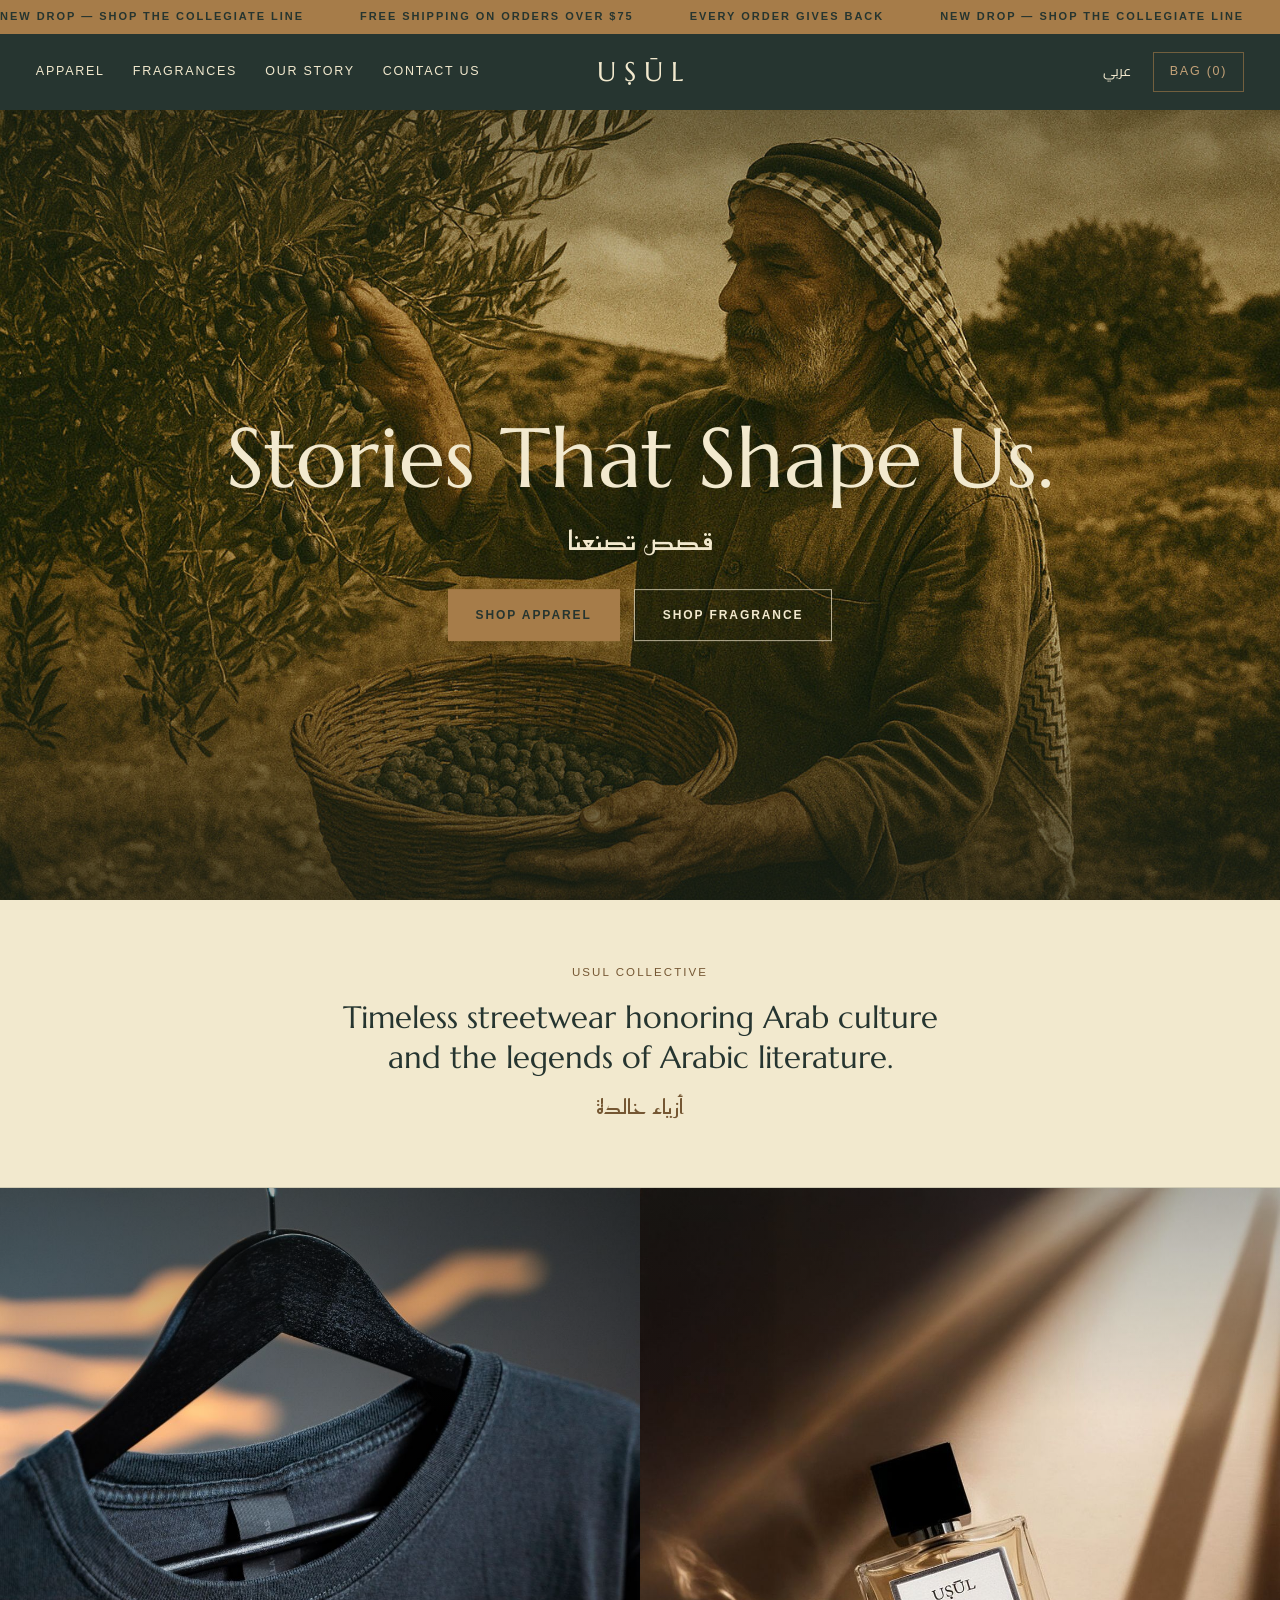
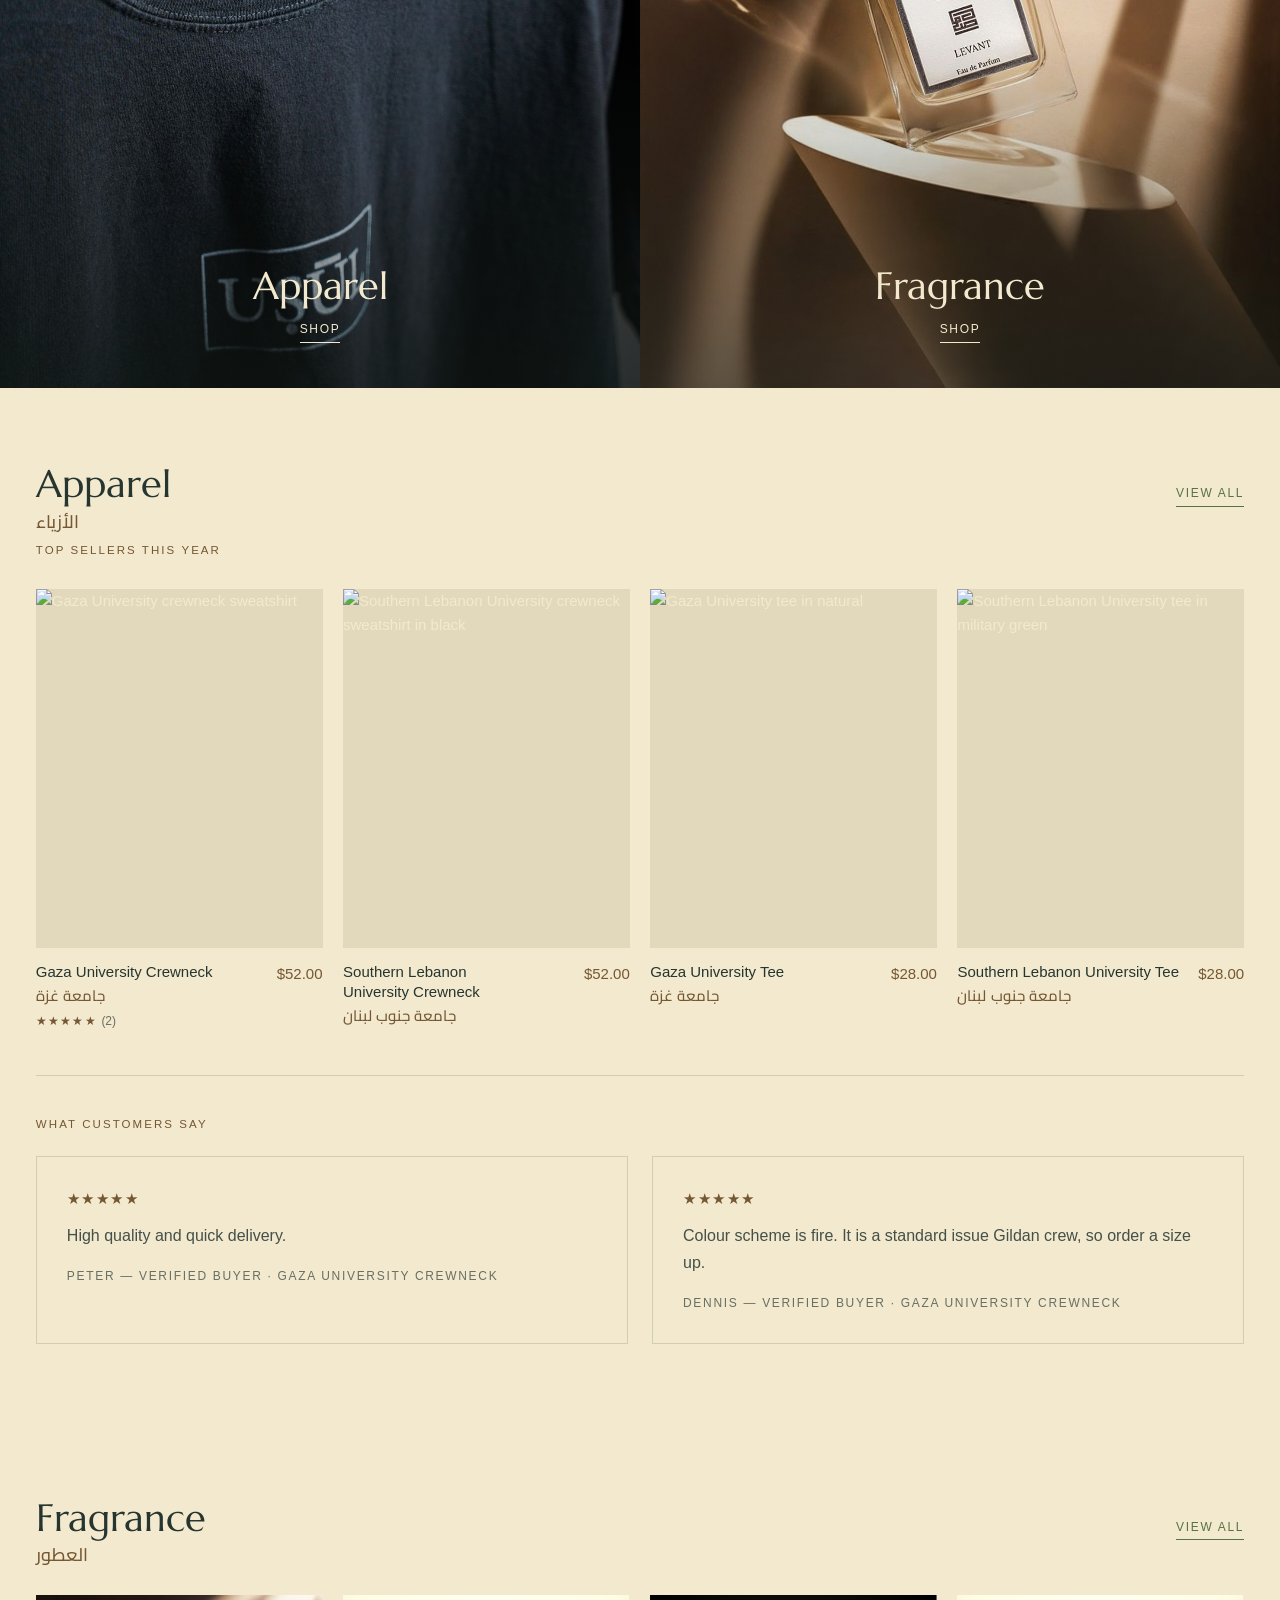
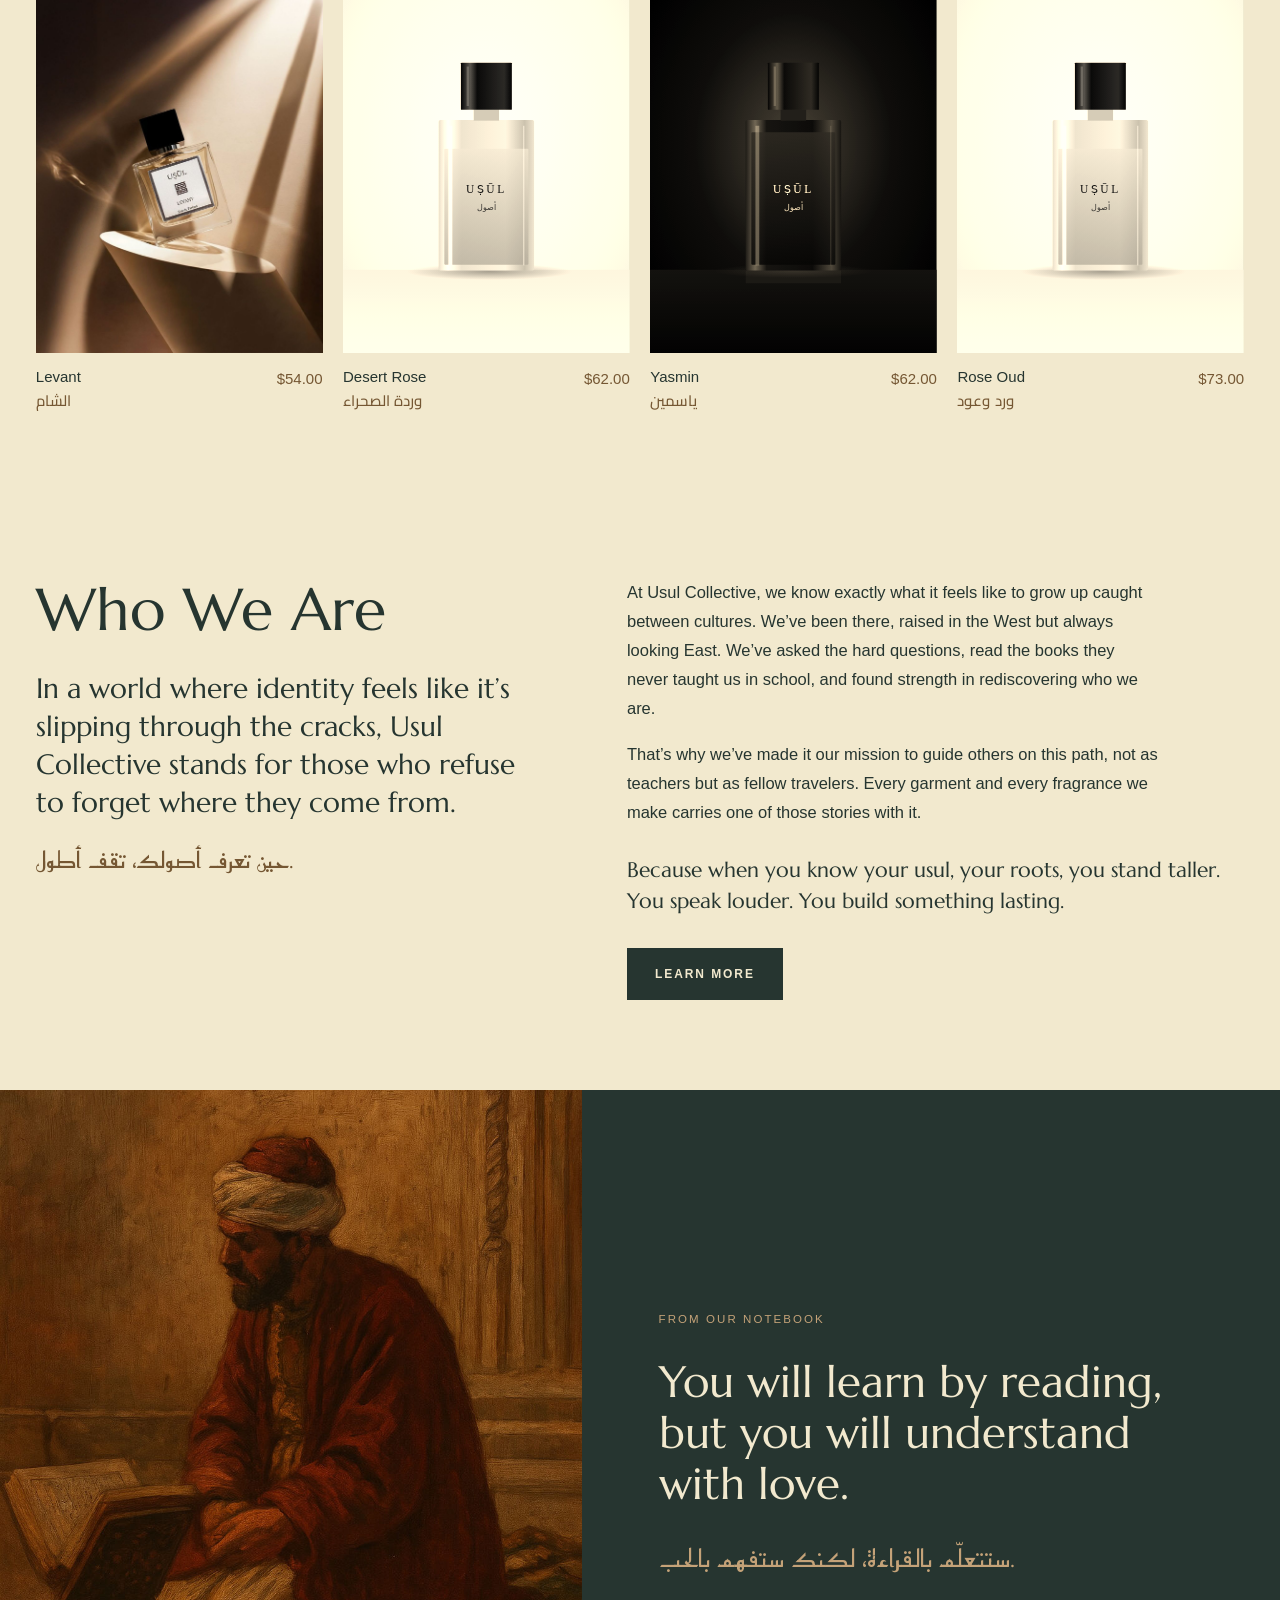
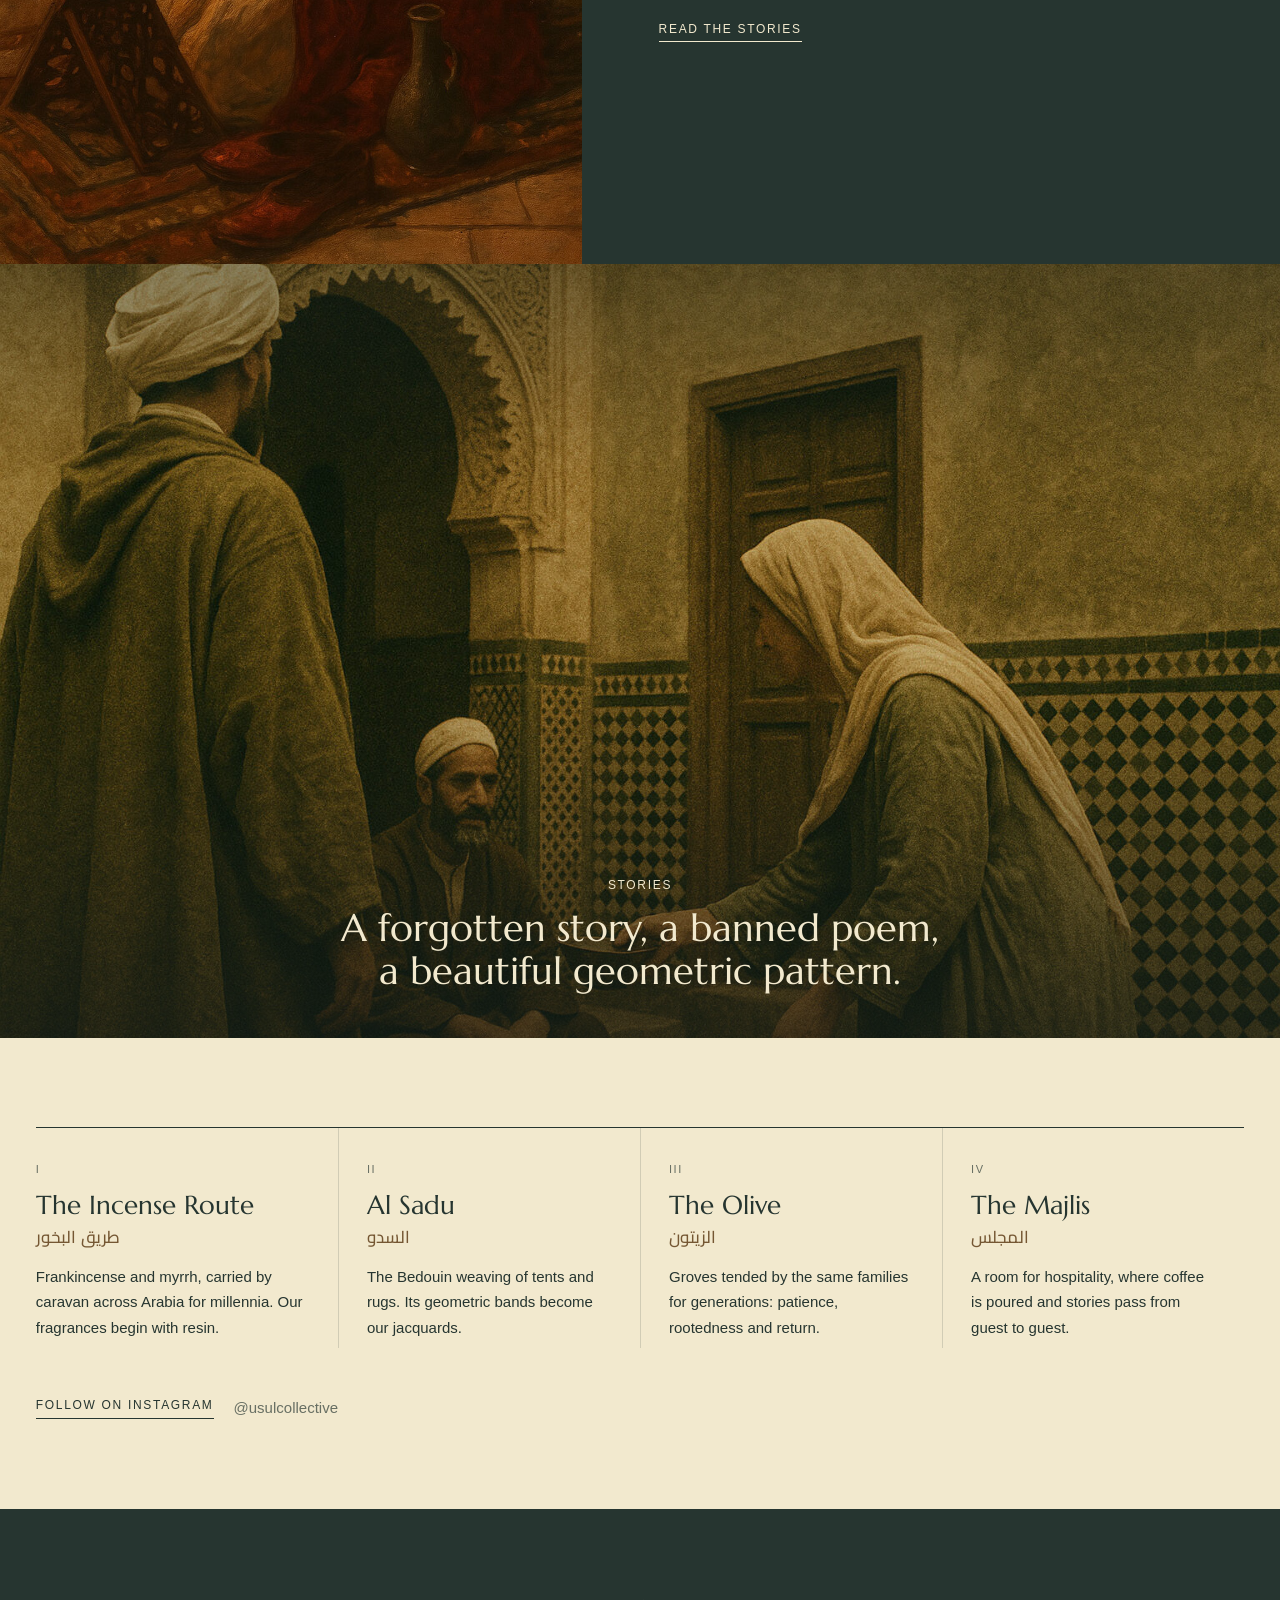
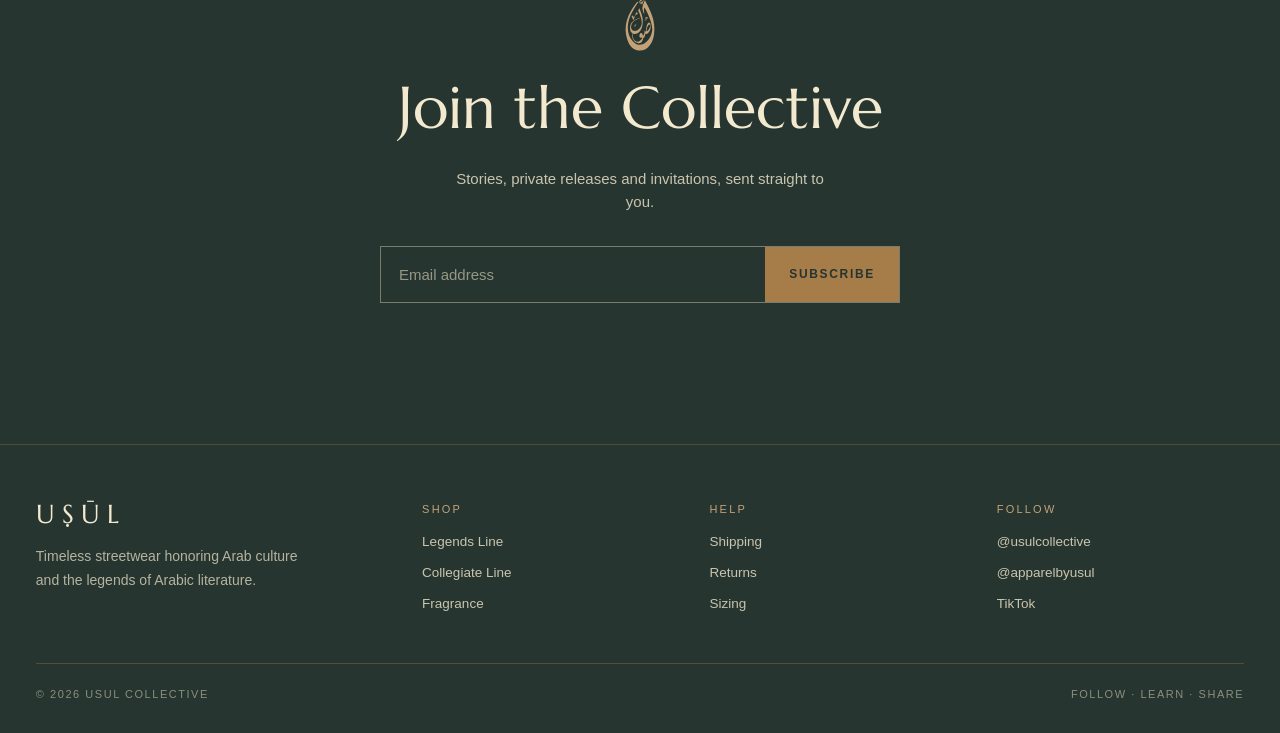
==== commit fcb0471a: "Tablet menu and grid, phone product first screen, tap targets, Cairo for small Arabic - 821-1080px: " ====
--- a/index.html
+++ b/index.html
@@ -326,18 +326,6 @@
     </div>
   </section>
 
-  <section class="panel panel--pine" aria-labelledby="process-title">
-    <div class="process__head reveal">
-      <h2 id="process-title" data-ar="طريقتنا بسيطة.">Our process is simple.</h2>
-      <a class="link" href="https://www.instagram.com/usulcollective/" rel="noopener" dir="ltr">@usulcollective</a>
-    </div>
-    <div class="steps">
-      <div class="step reveal"><span class="step__num">i.</span><h3>Follow <span class="ar">اتبع</span></h3><p>We bring Arab and Islamic history to the feed: a forgotten story, a banned poem, a beautiful geometric pattern.</p></div>
-      <div class="step reveal"><span class="step__num">ii.</span><h3>Learn <span class="ar">تعلّم</span></h3><p>We tie it to the present and make it easy to understand, so you stop, think and reconnect.</p></div>
-      <div class="step reveal"><span class="step__num">iii.</span><h3>Share <span class="ar">شارك</span></h3><p>Pass it on. Wear it, gift it, tell it. Your voice matters, and you come from resilience, intellect and beauty.</p></div>
-    </div>
-  </section>
-
   <section class="quote" aria-label="Quote">
     <div class="plate"><img src="assets/img/scholar.jpg" alt="Painting of a scholar in a red robe reading from a book on a carved wooden stand" loading="lazy"></div>
     <div class="quote__text reveal">
--- a/css/styles.css
+++ b/css/styles.css
@@ -57,6 +57,8 @@
 [hidden] { display: none !important; }
 .visually-hidden { position: absolute !important; width: 1px; height: 1px; overflow: hidden; clip: rect(0 0 0 0); white-space: nowrap; }
 .ar { font-family: var(--kufi); direction: rtl; unicode-bidi: isolate; letter-spacing: 0 !important; text-transform: none !important; }
+/* Reem Kufi is a display face and gets hard to read small, so Arabic sub-lines of 18px and under are set in Cairo. */
+.tile__name .ar, .section-head h2 .ar, .step h3 .ar, .chapter .ar, .mobile-nav a .ar, .frag-jump .ar, .notes dd .ar, .member__name .ar { font-family: var(--arabic); font-weight: 500; }
 h1, h2, h3 { text-wrap: balance; }
 
 /* Dark surfaces switch clay text to its lighter shade; cream surfaces nested inside them switch back. */
@@ -75,6 +77,10 @@
   padding-bottom: 3px; border-bottom: 1px solid currentColor; transition: color .2s, opacity .2s;
 }
 .link:hover { opacity: .65; }
+
+/* Small text controls get a larger invisible touch area (about 44px tall) without moving anything. */
+.link, .lang-toggle, .bag-btn, .footer .brand { position: relative; }
+.link::after, .lang-toggle::after, .bag-btn::after { content: ""; position: absolute; inset: -12px -8px; }
 
 /* The UṢŪL wordmark */
 .brand { display: inline-flex; align-items: center; line-height: 1; }
@@ -100,7 +106,7 @@
 .header .brand { justify-self: center; }
 .nav, .utility { display: flex; align-items: center; gap: 28px; font-size: 12.5px; }
 .utility { justify-content: flex-end; gap: 22px; }
-.nav a, .utility a, .utility button { transition: color .2s; }
+.nav a, .utility a, .utility button { transition: color .2s; white-space: nowrap; }
 .nav a:hover, .utility a:hover, .utility button:hover { color: var(--clay-text); }
 .bag-btn { border: 1px solid rgba(166, 124, 73, .6); color: var(--clay-text); padding: 9px 16px; white-space: nowrap; }
 .utility .bag-btn:hover { background: var(--clay); color: var(--pine); }
@@ -449,7 +455,10 @@
 
 /* ---------- Responsive ---------- */
 @media (max-width: 1080px) {
-  .products, .pairs { grid-template-columns: repeat(2, minmax(0, 1fr)); }
+  /* Four menu links no longer fit beside the centred wordmark, so the menu button takes over here. */
+  .nav { display: none; }
+  .menu-toggle { display: block; box-sizing: content-box; border: solid transparent; border-width: 15px 10px; margin: -15px -10px; } /* the border is touch area only */
+  .shop-grid { grid-template-columns: repeat(3, minmax(0, 1fr)); }
   .chapters { grid-template-columns: 1fr 1fr; }
   .chapter:nth-child(3) { padding-inline-start: 0; border-inline-start: 0; }
   .footer__grid { grid-template-columns: 1fr 1fr; }
@@ -457,8 +466,8 @@
   .reviews { grid-template-columns: 1fr; }
 }
 @media (max-width: 820px) {
-  .nav, .utility .hide-sm { display: none; }
-  .menu-toggle { display: block; }
+  .utility .hide-sm { display: none; }
+  .products, .pairs, .shop-grid { grid-template-columns: repeat(2, minmax(0, 1fr)); }
   .header__row { min-height: 60px; gap: 12px; }
   .wordmark { font-size: 22px; }
   .bag-btn { border: 0; padding: 0; }
@@ -478,12 +487,13 @@
 
   /* Product page, as in the mobile frame of the design */
   .gallery { position: static; display: flex; flex-direction: column-reverse; padding: 0; gap: 0; }
-  .gallery__main { height: 470px; min-height: 0; }
+  .gallery__main { height: min(470px, 40vh); height: min(470px, 40svh); min-height: 0; } /* short enough that the title and price show on the first screen */
   .gallery__thumbs { flex-direction: row; overflow-x: auto; padding: 10px var(--gutter) 14px; gap: 10px; }
   .gallery__thumbs button { flex: 0 0 74px; height: 88px; }
   .badge { font-size: 9px; top: 14px; inset-inline-start: 14px; padding: 6px 10px; }
   .shot-label { display: none; }
-  .buybox { min-height: 0; padding: 26px var(--gutter) 30px; }
+  .buybox { min-height: 0; padding: 20px var(--gutter) 30px; }
+  .crumbs { margin-bottom: 14px; }
   .pdp__ar { font-size: 18px; margin-bottom: 6px; }
   .pdp__title { font-size: 40px; margin-bottom: 10px; }
   .pdp__desc { font-size: 15px; margin-bottom: 26px; }
@@ -493,6 +503,9 @@
   .pairs { display: flex; overflow-x: auto; scrollbar-width: none; }
   .pairs::-webkit-scrollbar { display: none; }
   .pairs .tile { flex: none; width: 180px; }
+  .footer ul { gap: 0; }
+  .footer li a { display: inline-block; padding: 11px 0; }
+  .footer h4 { margin-bottom: 4px; }
   .sticky-add { position: sticky; bottom: 0; z-index: 20; display: flex; align-items: center; gap: 12px; padding: 12px var(--gutter); background: rgba(38, 53, 48, .96); border-top: 1px solid rgba(166, 124, 73, .4); color: var(--cream); }
   .sticky-add { transition: transform .25s ease, visibility .25s; }
   .sticky-add.is-off { transform: translateY(100%); visibility: hidden; } /* set by main.js until the main button scrolls away */
